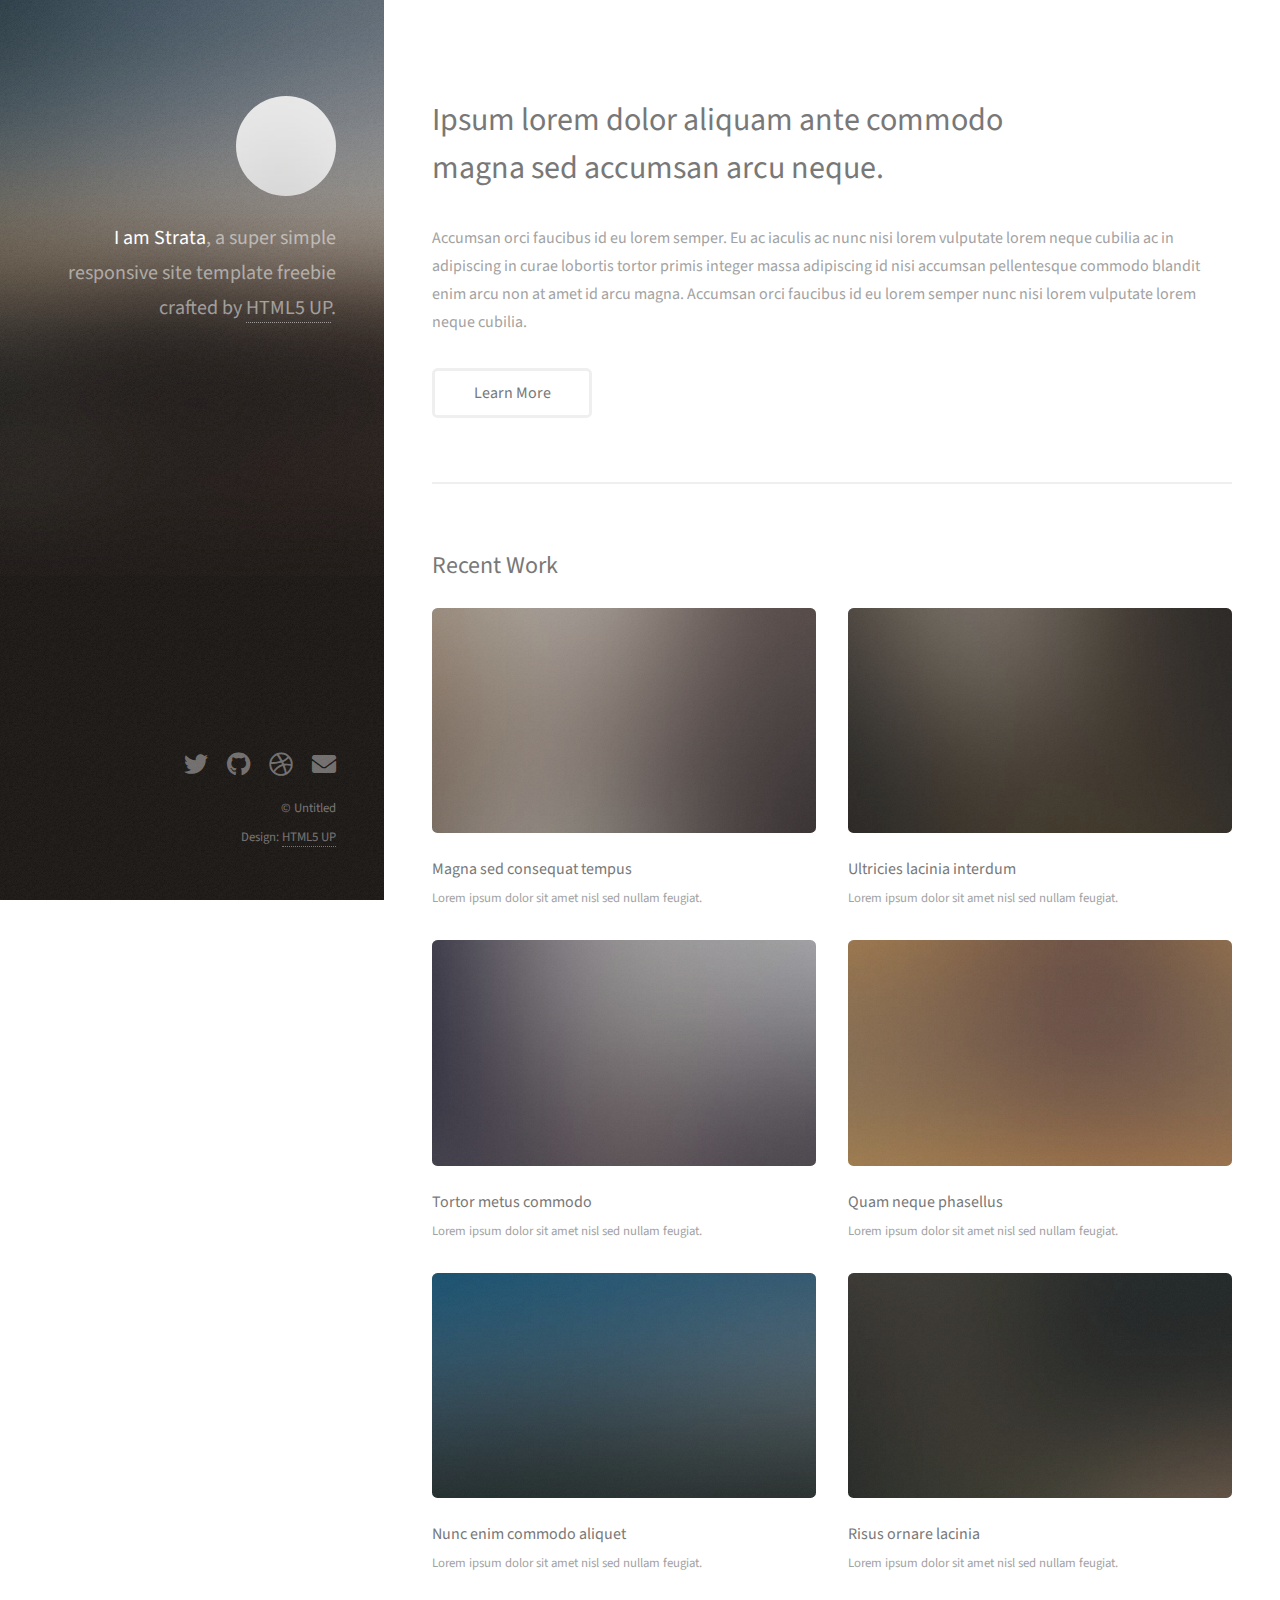
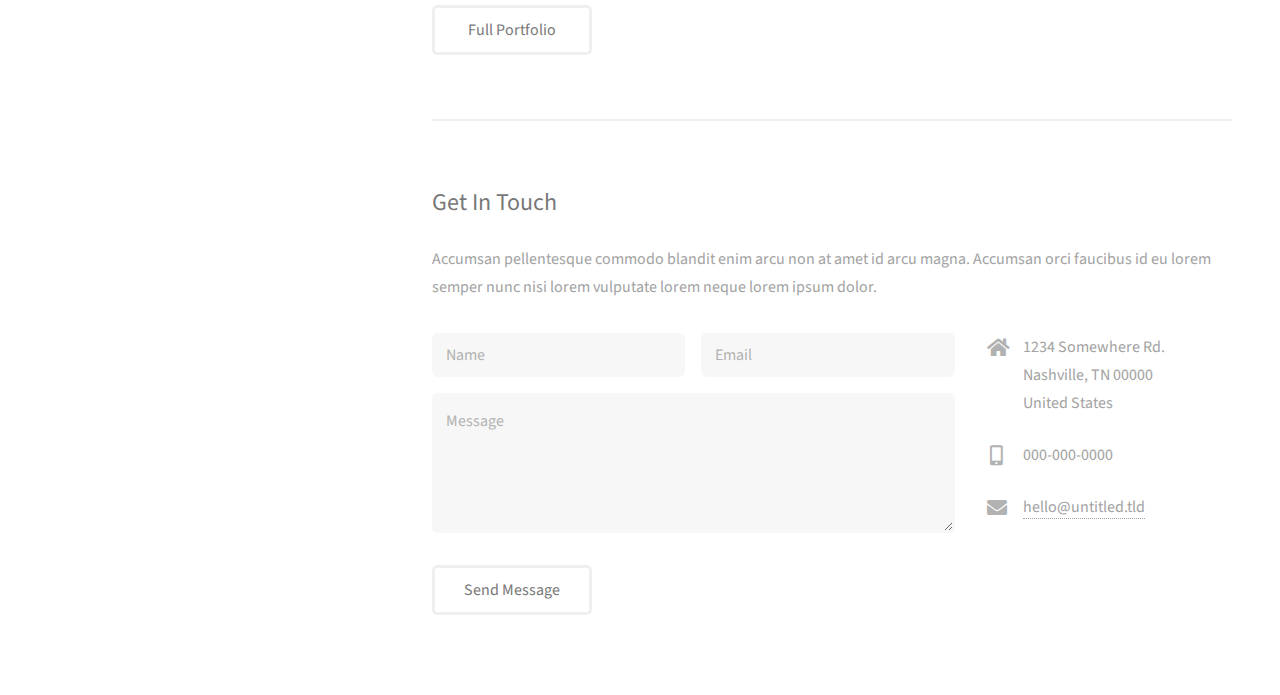
==== index.html @ 722ff7c0 "Initial Commit" ====
<!DOCTYPE HTML>
<!--
	Strata by HTML5 UP
	html5up.net | @ajlkn
	Free for personal and commercial use under the CCA 3.0 license (html5up.net/license)
-->
<html>
	<head>
		<title>Strata by HTML5 UP</title>
		<meta charset="utf-8" />
		<meta name="viewport" content="width=device-width, initial-scale=1, user-scalable=no" />
		<link rel="stylesheet" href="assets/css/main.css" />
	</head>
	<body class="is-preload">

		<!-- Header -->
			<header id="header">
				<div class="inner">
					<a href="#" class="image avatar"><img src="images/avatar.jpg" alt="" /></a>
					<h1><strong>I am Strata</strong>, a super simple<br />
					responsive site template freebie<br />
					crafted by <a href="http://html5up.net">HTML5 UP</a>.</h1>
				</div>
			</header>

		<!-- Main -->
			<div id="main">

				<!-- One -->
					<section id="one">
						<header class="major">
							<h2>Ipsum lorem dolor aliquam ante commodo<br />
							magna sed accumsan arcu neque.</h2>
						</header>
						<p>Accumsan orci faucibus id eu lorem semper. Eu ac iaculis ac nunc nisi lorem vulputate lorem neque cubilia ac in adipiscing in curae lobortis tortor primis integer massa adipiscing id nisi accumsan pellentesque commodo blandit enim arcu non at amet id arcu magna. Accumsan orci faucibus id eu lorem semper nunc nisi lorem vulputate lorem neque cubilia.</p>
						<ul class="actions">
							<li><a href="#" class="button">Learn More</a></li>
						</ul>
					</section>

				<!-- Two -->
					<section id="two">
						<h2>Recent Work</h2>
						<div class="row">
							<article class="col-6 col-12-xsmall work-item">
								<a href="images/fulls/01.jpg" class="image fit thumb"><img src="images/thumbs/01.jpg" alt="" /></a>
								<h3>Magna sed consequat tempus</h3>
								<p>Lorem ipsum dolor sit amet nisl sed nullam feugiat.</p>
							</article>
							<article class="col-6 col-12-xsmall work-item">
								<a href="images/fulls/02.jpg" class="image fit thumb"><img src="images/thumbs/02.jpg" alt="" /></a>
								<h3>Ultricies lacinia interdum</h3>
								<p>Lorem ipsum dolor sit amet nisl sed nullam feugiat.</p>
							</article>
							<article class="col-6 col-12-xsmall work-item">
								<a href="images/fulls/03.jpg" class="image fit thumb"><img src="images/thumbs/03.jpg" alt="" /></a>
								<h3>Tortor metus commodo</h3>
								<p>Lorem ipsum dolor sit amet nisl sed nullam feugiat.</p>
							</article>
							<article class="col-6 col-12-xsmall work-item">
								<a href="images/fulls/04.jpg" class="image fit thumb"><img src="images/thumbs/04.jpg" alt="" /></a>
								<h3>Quam neque phasellus</h3>
								<p>Lorem ipsum dolor sit amet nisl sed nullam feugiat.</p>
							</article>
							<article class="col-6 col-12-xsmall work-item">
								<a href="images/fulls/05.jpg" class="image fit thumb"><img src="images/thumbs/05.jpg" alt="" /></a>
								<h3>Nunc enim commodo aliquet</h3>
								<p>Lorem ipsum dolor sit amet nisl sed nullam feugiat.</p>
							</article>
							<article class="col-6 col-12-xsmall work-item">
								<a href="images/fulls/06.jpg" class="image fit thumb"><img src="images/thumbs/06.jpg" alt="" /></a>
								<h3>Risus ornare lacinia</h3>
								<p>Lorem ipsum dolor sit amet nisl sed nullam feugiat.</p>
							</article>
						</div>
						<ul class="actions">
							<li><a href="#" class="button">Full Portfolio</a></li>
						</ul>
					</section>

				<!-- Three -->
					<section id="three">
						<h2>Get In Touch</h2>
						<p>Accumsan pellentesque commodo blandit enim arcu non at amet id arcu magna. Accumsan orci faucibus id eu lorem semper nunc nisi lorem vulputate lorem neque lorem ipsum dolor.</p>
						<div class="row">
							<div class="col-8 col-12-small">
								<form method="post" action="#">
									<div class="row gtr-uniform gtr-50">
										<div class="col-6 col-12-xsmall"><input type="text" name="name" id="name" placeholder="Name" /></div>
										<div class="col-6 col-12-xsmall"><input type="email" name="email" id="email" placeholder="Email" /></div>
										<div class="col-12"><textarea name="message" id="message" placeholder="Message" rows="4"></textarea></div>
									</div>
								</form>
								<ul class="actions">
									<li><input type="submit" value="Send Message" /></li>
								</ul>
							</div>
							<div class="col-4 col-12-small">
								<ul class="labeled-icons">
									<li>
										<h3 class="icon solid fa-home"><span class="label">Address</span></h3>
										1234 Somewhere Rd.<br />
										Nashville, TN 00000<br />
										United States
									</li>
									<li>
										<h3 class="icon solid fa-mobile-alt"><span class="label">Phone</span></h3>
										000-000-0000
									</li>
									<li>
										<h3 class="icon solid fa-envelope"><span class="label">Email</span></h3>
										<a href="#">hello@untitled.tld</a>
									</li>
								</ul>
							</div>
						</div>
					</section>

				<!-- Four -->
				<!--
					<section id="four">
						<h2>Elements</h2>

						<section>
							<h4>Text</h4>
							<p>This is <b>bold</b> and this is <strong>strong</strong>. This is <i>italic</i> and this is <em>emphasized</em>.
							This is <sup>superscript</sup> text and this is <sub>subscript</sub> text.
							This is <u>underlined</u> and this is code: <code>for (;;) { ... }</code>. Finally, <a href="#">this is a link</a>.</p>
							<hr />
							<header>
								<h4>Heading with a Subtitle</h4>
								<p>Lorem ipsum dolor sit amet nullam id egestas urna aliquam</p>
							</header>
							<p>Nunc lacinia ante nunc ac lobortis. Interdum adipiscing gravida odio porttitor sem non mi integer non faucibus ornare mi ut ante amet placerat aliquet. Volutpat eu sed ante lacinia sapien lorem accumsan varius montes viverra nibh in adipiscing blandit tempus accumsan.</p>
							<header>
								<h5>Heading with a Subtitle</h5>
								<p>Lorem ipsum dolor sit amet nullam id egestas urna aliquam</p>
							</header>
							<p>Nunc lacinia ante nunc ac lobortis. Interdum adipiscing gravida odio porttitor sem non mi integer non faucibus ornare mi ut ante amet placerat aliquet. Volutpat eu sed ante lacinia sapien lorem accumsan varius montes viverra nibh in adipiscing blandit tempus accumsan.</p>
							<hr />
							<h2>Heading Level 2</h2>
							<h3>Heading Level 3</h3>
							<h4>Heading Level 4</h4>
							<h5>Heading Level 5</h5>
							<h6>Heading Level 6</h6>
							<hr />
							<h5>Blockquote</h5>
							<blockquote>Fringilla nisl. Donec accumsan interdum nisi, quis tincidunt felis sagittis eget tempus euismod. Vestibulum ante ipsum primis in faucibus vestibulum. Blandit adipiscing eu felis iaculis volutpat ac adipiscing accumsan faucibus. Vestibulum ante ipsum primis in faucibus lorem ipsum dolor sit amet nullam adipiscing eu felis.</blockquote>
							<h5>Preformatted</h5>
							<pre><code>i = 0;

while (!deck.isInOrder()) {
print 'Iteration ' + i;
deck.shuffle();
i++;
}

print 'It took ' + i + ' iterations to sort the deck.';</code></pre>
						</section>

						<section>
							<h4>Lists</h4>
							<div class="row">
								<div class="col-6 col-12-xsmall">
									<h5>Unordered</h5>
									<ul>
										<li>Dolor pulvinar etiam magna etiam.</li>
										<li>Sagittis adipiscing lorem eleifend.</li>
										<li>Felis enim feugiat dolore viverra.</li>
									</ul>
									<h5>Alternate</h5>
									<ul class="alt">
										<li>Dolor pulvinar etiam magna etiam.</li>
										<li>Sagittis adipiscing lorem eleifend.</li>
										<li>Felis enim feugiat dolore viverra.</li>
									</ul>
								</div>
								<div class="col-6 col-12-xsmall">
									<h5>Ordered</h5>
									<ol>
										<li>Dolor pulvinar etiam magna etiam.</li>
										<li>Etiam vel felis at lorem sed viverra.</li>
										<li>Felis enim feugiat dolore viverra.</li>
										<li>Dolor pulvinar etiam magna etiam.</li>
										<li>Etiam vel felis at lorem sed viverra.</li>
										<li>Felis enim feugiat dolore viverra.</li>
									</ol>
									<h5>Icons</h5>
									<ul class="icons">
										<li><a href="#" class="icon brands fa-twitter"><span class="label">Twitter</span></a></li>
										<li><a href="#" class="icon brands fa-facebook-f"><span class="label">Facebook</span></a></li>
										<li><a href="#" class="icon brands fa-instagram"><span class="label">Instagram</span></a></li>
										<li><a href="#" class="icon brands fa-github"><span class="label">Github</span></a></li>
										<li><a href="#" class="icon brands fa-dribbble"><span class="label">Dribbble</span></a></li>
										<li><a href="#" class="icon brands fa-tumblr"><span class="label">Tumblr</span></a></li>
									</ul>
								</div>
							</div>
							<h5>Actions</h5>
							<ul class="actions">
								<li><a href="#" class="button primary">Default</a></li>
								<li><a href="#" class="button">Default</a></li>
							</ul>
							<ul class="actions small">
								<li><a href="#" class="button primary small">Small</a></li>
								<li><a href="#" class="button small">Small</a></li>
							</ul>
							<div class="row">
								<div class="col-6 col-12-small">
									<ul class="actions stacked">
										<li><a href="#" class="button primary">Default</a></li>
										<li><a href="#" class="button">Default</a></li>
									</ul>
								</div>
								<div class="col-6 col-12-small">
									<ul class="actions stacked">
										<li><a href="#" class="button primary small">Small</a></li>
										<li><a href="#" class="button small">Small</a></li>
									</ul>
								</div>
								<div class="col-6 col-12-small">
									<ul class="actions stacked">
										<li><a href="#" class="button primary fit">Default</a></li>
										<li><a href="#" class="button fit">Default</a></li>
									</ul>
								</div>
								<div class="col-6 col-12-small">
									<ul class="actions stacked">
										<li><a href="#" class="button primary small fit">Small</a></li>
										<li><a href="#" class="button small fit">Small</a></li>
									</ul>
								</div>
							</div>
						</section>

						<section>
							<h4>Table</h4>
							<h5>Default</h5>
							<div class="table-wrapper">
								<table>
									<thead>
										<tr>
											<th>Name</th>
											<th>Description</th>
											<th>Price</th>
										</tr>
									</thead>
									<tbody>
										<tr>
											<td>Item One</td>
											<td>Ante turpis integer aliquet porttitor.</td>
											<td>29.99</td>
										</tr>
										<tr>
											<td>Item Two</td>
											<td>Vis ac commodo adipiscing arcu aliquet.</td>
											<td>19.99</td>
										</tr>
										<tr>
											<td>Item Three</td>
											<td> Morbi faucibus arcu accumsan lorem.</td>
											<td>29.99</td>
										</tr>
										<tr>
											<td>Item Four</td>
											<td>Vitae integer tempus condimentum.</td>
											<td>19.99</td>
										</tr>
										<tr>
											<td>Item Five</td>
											<td>Ante turpis integer aliquet porttitor.</td>
											<td>29.99</td>
										</tr>
									</tbody>
									<tfoot>
										<tr>
											<td colspan="2"></td>
											<td>100.00</td>
										</tr>
									</tfoot>
								</table>
							</div>

							<h5>Alternate</h5>
							<div class="table-wrapper">
								<table class="alt">
									<thead>
										<tr>
											<th>Name</th>
											<th>Description</th>
											<th>Price</th>
										</tr>
									</thead>
									<tbody>
										<tr>
											<td>Item One</td>
											<td>Ante turpis integer aliquet porttitor.</td>
											<td>29.99</td>
										</tr>
										<tr>
											<td>Item Two</td>
											<td>Vis ac commodo adipiscing arcu aliquet.</td>
											<td>19.99</td>
										</tr>
										<tr>
											<td>Item Three</td>
											<td> Morbi faucibus arcu accumsan lorem.</td>
											<td>29.99</td>
										</tr>
										<tr>
											<td>Item Four</td>
											<td>Vitae integer tempus condimentum.</td>
											<td>19.99</td>
										</tr>
										<tr>
											<td>Item Five</td>
											<td>Ante turpis integer aliquet porttitor.</td>
											<td>29.99</td>
										</tr>
									</tbody>
									<tfoot>
										<tr>
											<td colspan="2"></td>
											<td>100.00</td>
										</tr>
									</tfoot>
								</table>
							</div>
						</section>

						<section>
							<h4>Buttons</h4>
							<ul class="actions">
								<li><a href="#" class="button primary">Primary</a></li>
								<li><a href="#" class="button">Default</a></li>
							</ul>
							<ul class="actions">
								<li><a href="#" class="button large">Large</a></li>
								<li><a href="#" class="button">Default</a></li>
								<li><a href="#" class="button small">Small</a></li>
							</ul>
							<ul class="actions fit">
								<li><a href="#" class="button primary fit">Fit</a></li>
								<li><a href="#" class="button fit">Fit</a></li>
							</ul>
							<ul class="actions fit small">
								<li><a href="#" class="button primary fit small">Fit + Small</a></li>
								<li><a href="#" class="button fit small">Fit + Small</a></li>
							</ul>
							<ul class="actions">
								<li><a href="#" class="button primary icon solid fa-download">Icon</a></li>
								<li><a href="#" class="button icon solid fa-download">Icon</a></li>
							</ul>
							<ul class="actions">
								<li><span class="button primary disabled">Primary</span></li>
								<li><span class="button disabled">Default</span></li>
							</ul>
						</section>

						<section>
							<h4>Form</h4>
							<form method="post" action="#">
								<div class="row gtr-uniform gtr-50">
									<div class="col-6 col-12-xsmall">
										<input type="text" name="demo-name" id="demo-name" value="" placeholder="Name" />
									</div>
									<div class="col-6 col-12-xsmall">
										<input type="email" name="demo-email" id="demo-email" value="" placeholder="Email" />
									</div>
									<div class="col-12">
										<select name="demo-category" id="demo-category">
											<option value="">- Category -</option>
											<option value="1">Manufacturing</option>
											<option value="1">Shipping</option>
											<option value="1">Administration</option>
											<option value="1">Human Resources</option>
										</select>
									</div>
									<div class="col-4 col-12-small">
										<input type="radio" id="demo-priority-low" name="demo-priority" checked>
										<label for="demo-priority-low">Low Priority</label>
									</div>
									<div class="col-4 col-12-small">
										<input type="radio" id="demo-priority-normal" name="demo-priority">
										<label for="demo-priority-normal">Normal Priority</label>
									</div>
									<div class="col-4 col-12-small">
										<input type="radio" id="demo-priority-high" name="demo-priority">
										<label for="demo-priority-high">High Priority</label>
									</div>
									<div class="col-6 col-12-small">
										<input type="checkbox" id="demo-copy" name="demo-copy">
										<label for="demo-copy">Email me a copy of this message</label>
									</div>
									<div class="col-6 col-12-small">
										<input type="checkbox" id="demo-human" name="demo-human" checked>
										<label for="demo-human">I am a human and not a robot</label>
									</div>
									<div class="col-12">
										<textarea name="demo-message" id="demo-message" placeholder="Enter your message" rows="6"></textarea>
									</div>
									<div class="col-12">
										<ul class="actions">
											<li><input type="submit" value="Send Message" class="primary" /></li>
											<li><input type="reset" value="Reset" /></li>
										</ul>
									</div>
								</div>
							</form>
						</section>

						<section>
							<h4>Image</h4>
							<h5>Fit</h5>
							<div class="box alt">
								<div class="row gtr-50 gtr-uniform">
									<div class="col-12"><span class="image fit"><img src="images/fulls/05.jpg" alt="" /></span></div>
									<div class="col-4"><span class="image fit"><img src="images/thumbs/01.jpg" alt="" /></span></div>
									<div class="col-4"><span class="image fit"><img src="images/thumbs/02.jpg" alt="" /></span></div>
									<div class="col-4"><span class="image fit"><img src="images/thumbs/03.jpg" alt="" /></span></div>
									<div class="col-4"><span class="image fit"><img src="images/thumbs/04.jpg" alt="" /></span></div>
									<div class="col-4"><span class="image fit"><img src="images/thumbs/05.jpg" alt="" /></span></div>
									<div class="col-4"><span class="image fit"><img src="images/thumbs/06.jpg" alt="" /></span></div>
									<div class="col-4"><span class="image fit"><img src="images/thumbs/03.jpg" alt="" /></span></div>
									<div class="col-4"><span class="image fit"><img src="images/thumbs/02.jpg" alt="" /></span></div>
									<div class="col-4"><span class="image fit"><img src="images/thumbs/01.jpg" alt="" /></span></div>
								</div>
							</div>
							<h5>Left &amp; Right</h5>
							<p><span class="image left"><img src="images/avatar.jpg" alt="" /></span>Fringilla nisl. Donec accumsan interdum nisi, quis tincidunt felis sagittis eget. tempus euismod. Vestibulum ante ipsum primis in faucibus vestibulum. Blandit adipiscing eu felis iaculis volutpat ac adipiscing accumsan eu faucibus. Integer ac pellentesque praesent tincidunt felis sagittis eget. tempus euismod. Vestibulum ante ipsum primis in faucibus vestibulum. Blandit adipiscing eu felis iaculis volutpat ac adipiscing accumsan eu faucibus. Integer ac pellentesque praesent. Donec accumsan interdum nisi, quis tincidunt felis sagittis eget. tempus euismod. Vestibulum ante ipsum primis in faucibus vestibulum. Blandit adipiscing eu felis iaculis volutpat ac adipiscing accumsan eu faucibus. Integer ac pellentesque praesent tincidunt felis sagittis eget. tempus euismod. Vestibulum ante ipsum primis in faucibus vestibulum. Blandit adipiscing eu felis iaculis volutpat ac adipiscing accumsan eu faucibus. Integer ac pellentesque praesent.</p>
							<p><span class="image right"><img src="images/avatar.jpg" alt="" /></span>Fringilla nisl. Donec accumsan interdum nisi, quis tincidunt felis sagittis eget. tempus euismod. Vestibulum ante ipsum primis in faucibus vestibulum. Blandit adipiscing eu felis iaculis volutpat ac adipiscing accumsan eu faucibus. Integer ac pellentesque praesent tincidunt felis sagittis eget. tempus euismod. Vestibulum ante ipsum primis in faucibus vestibulum. Blandit adipiscing eu felis iaculis volutpat ac adipiscing accumsan eu faucibus. Integer ac pellentesque praesent. Donec accumsan interdum nisi, quis tincidunt felis sagittis eget. tempus euismod. Vestibulum ante ipsum primis in faucibus vestibulum. Blandit adipiscing eu felis iaculis volutpat ac adipiscing accumsan eu faucibus. Integer ac pellentesque praesent tincidunt felis sagittis eget. tempus euismod. Vestibulum ante ipsum primis in faucibus vestibulum. Blandit adipiscing eu felis iaculis volutpat ac adipiscing accumsan eu faucibus. Integer ac pellentesque praesent.</p>
						</section>

					</section>
				-->

			</div>

		<!-- Footer -->
			<footer id="footer">
				<div class="inner">
					<ul class="icons">
						<li><a href="#" class="icon brands fa-twitter"><span class="label">Twitter</span></a></li>
						<li><a href="#" class="icon brands fa-github"><span class="label">Github</span></a></li>
						<li><a href="#" class="icon brands fa-dribbble"><span class="label">Dribbble</span></a></li>
						<li><a href="#" class="icon solid fa-envelope"><span class="label">Email</span></a></li>
					</ul>
					<ul class="copyright">
						<li>&copy; Untitled</li><li>Design: <a href="http://html5up.net">HTML5 UP</a></li>
					</ul>
				</div>
			</footer>

		<!-- Scripts -->
			<script src="assets/js/jquery.min.js"></script>
			<script src="assets/js/jquery.poptrox.min.js"></script>
			<script src="assets/js/browser.min.js"></script>
			<script src="assets/js/breakpoints.min.js"></script>
			<script src="assets/js/util.js"></script>
			<script src="assets/js/main.js"></script>

	</body>
</html>
---- assets/css/main.css ----
@import url("fontawesome-all.min.css");
@import url("https://fonts.googleapis.com/css?family=Source+Sans+Pro:400,400italic");

/*
	Strata by HTML5 UP
	html5up.net | @ajlkn
	Free for personal and commercial use under the CCA 3.0 license (html5up.net/license)
*/

html, body, div, span, applet, object,
iframe, h1, h2, h3, h4, h5, h6, p, blockquote,
pre, a, abbr, acronym, address, big, cite,
code, del, dfn, em, img, ins, kbd, q, s, samp,
small, strike, strong, sub, sup, tt, var, b,
u, i, center, dl, dt, dd, ol, ul, li, fieldset,
form, label, legend, table, caption, tbody,
tfoot, thead, tr, th, td, article, aside,
canvas, details, embed, figure, figcaption,
footer, header, hgroup, menu, nav, output, ruby,
section, summary, time, mark, audio, video {
	margin: 0;
	padding: 0;
	border: 0;
	font-size: 100%;
	font: inherit;
	vertical-align: baseline;}

article, aside, details, figcaption, figure,
footer, header, hgroup, menu, nav, section {
	display: block;}

body {
	line-height: 1;
}

ol, ul {
	list-style: none;
}

blockquote, q {
	quotes: none;
}

	blockquote:before, blockquote:after, q:before, q:after {
		content: '';
		content: none;
	}

table {
	border-collapse: collapse;
	border-spacing: 0;
}

body {
	-webkit-text-size-adjust: none;
}

mark {
	background-color: transparent;
	color: inherit;
}

input::-moz-focus-inner {
	border: 0;
	padding: 0;
}

input, select, textarea {
	-moz-appearance: none;
	-webkit-appearance: none;
	-ms-appearance: none;
	appearance: none;
}

/* Basic */

	html {
		box-sizing: border-box;
	}

	*, *:before, *:after {
		box-sizing: inherit;
	}

	body {
		background: #fff;
	}

		body.is-preload *, body.is-preload *:before, body.is-preload *:after {
			-moz-animation: none !important;
			-webkit-animation: none !important;
			-ms-animation: none !important;
			animation: none !important;
			-moz-transition: none !important;
			-webkit-transition: none !important;
			-ms-transition: none !important;
			transition: none !important;
		}

	body, input, select, textarea {
		color: #a2a2a2;
		font-family: "Source Sans Pro", Helvetica, sans-serif;
		font-size: 16pt;
		font-weight: 400;
		line-height: 1.75em;
	}

	a {
		-moz-transition: color 0.2s ease-in-out, border-color 0.2s ease-in-out;
		-webkit-transition: color 0.2s ease-in-out, border-color 0.2s ease-in-out;
		-ms-transition: color 0.2s ease-in-out, border-color 0.2s ease-in-out;
		transition: color 0.2s ease-in-out, border-color 0.2s ease-in-out;
		border-bottom: dotted 1px;
		color: #49bf9d;
		text-decoration: none;
	}

		a:hover {
			border-bottom-color: transparent;
			color: #49bf9d !important;
			text-decoration: none;
		}

	strong, b {
		color: #787878;
		font-weight: 400;
	}

	em, i {
		font-style: italic;
	}

	p {
		margin: 0 0 2em 0;
	}

	h1, h2, h3, h4, h5, h6 {
		color: #787878;
		font-weight: 400;
		line-height: 1em;
		margin: 0 0 1em 0;
	}

		h1 a, h2 a, h3 a, h4 a, h5 a, h6 a {
			color: inherit;
			text-decoration: none;
		}

	h1 {
		font-size: 2em;
		line-height: 1.5em;
	}

	h2 {
		font-size: 1.5em;
		line-height: 1.5em;
	}

	h3 {
		font-size: 1.25em;
		line-height: 1.5em;
	}

	h4 {
		font-size: 1.1em;
		line-height: 1.5em;
	}

	h5 {
		font-size: 0.9em;
		line-height: 1.5em;
	}

	h6 {
		font-size: 0.7em;
		line-height: 1.5em;
	}

	sub {
		font-size: 0.8em;
		position: relative;
		top: 0.5em;
	}

	sup {
		font-size: 0.8em;
		position: relative;
		top: -0.5em;
	}

	hr {
		border: 0;
		border-bottom: solid 2px #efefef;
		margin: 2em 0;
	}

		hr.major {
			margin: 3em 0;
		}

	blockquote {
		border-left: solid 6px #efefef;
		font-style: italic;
		margin: 0 0 2em 0;
		padding: 0.5em 0 0.5em 1.5em;
	}

	code {
		background: #f7f7f7;
		border-radius: 0.35em;
		border: solid 2px #efefef;
		font-family: "Courier New", monospace;
		font-size: 0.9em;
		margin: 0 0.25em;
		padding: 0.25em 0.65em;
	}

	pre {
		-webkit-overflow-scrolling: touch;
		font-family: "Courier New", monospace;
		font-size: 0.9em;
		margin: 0 0 2em 0;
	}

		pre code {
			display: block;
			line-height: 1.75em;
			padding: 1em 1.5em;
			overflow-x: auto;
		}

	.align-left {
		text-align: left;
	}

	.align-center {
		text-align: center;
	}

	.align-right {
		text-align: right;
	}

/* Container */

	.container {
		margin: 0 auto;
		max-width: calc(100% - 4em);
		width: 100%;
	}

		.container.xsmall {
			width: 25%;
		}

		.container.small {
			width: 50%;
		}

		.container.medium {
			width: 75%;
		}

		.container.large {
			width: 125%;
		}

		.container.xlarge {
			width: 150%;
		}

		.container.max {
			width: 100%;
		}

		@media screen and (max-width: 980px) {

			.container {
				width: 100% !important;
				max-width: 100% !important;
			}

		}

		@media screen and (max-width: 480px) {

			.container {
				max-width: calc(100% - 3em);
			}

		}

/* Row */

	.row {
		display: flex;
		flex-wrap: wrap;
		box-sizing: border-box;
		align-items: stretch;
	}

		.row > * {
			box-sizing: border-box;
		}

		.row.gtr-uniform > * > :last-child {
			margin-bottom: 0;
		}

		.row.aln-left {
			justify-content: flex-start;
		}

		.row.aln-center {
			justify-content: center;
		}

		.row.aln-right {
			justify-content: flex-end;
		}

		.row.aln-top {
			align-items: flex-start;
		}

		.row.aln-middle {
			align-items: center;
		}

		.row.aln-bottom {
			align-items: flex-end;
		}

		.row > .imp {
			order: -1;
		}

		.row > .col-1 {
			width: 8.33333%;
		}

		.row > .off-1 {
			margin-left: 8.33333%;
		}

		.row > .col-2 {
			width: 16.66667%;
		}

		.row > .off-2 {
			margin-left: 16.66667%;
		}

		.row > .col-3 {
			width: 25%;
		}

		.row > .off-3 {
			margin-left: 25%;
		}

		.row > .col-4 {
			width: 33.33333%;
		}

		.row > .off-4 {
			margin-left: 33.33333%;
		}

		.row > .col-5 {
			width: 41.66667%;
		}

		.row > .off-5 {
			margin-left: 41.66667%;
		}

		.row > .col-6 {
			width: 50%;
		}

		.row > .off-6 {
			margin-left: 50%;
		}

		.row > .col-7 {
			width: 58.33333%;
		}

		.row > .off-7 {
			margin-left: 58.33333%;
		}

		.row > .col-8 {
			width: 66.66667%;
		}

		.row > .off-8 {
			margin-left: 66.66667%;
		}

		.row > .col-9 {
			width: 75%;
		}

		.row > .off-9 {
			margin-left: 75%;
		}

		.row > .col-10 {
			width: 83.33333%;
		}

		.row > .off-10 {
			margin-left: 83.33333%;
		}

		.row > .col-11 {
			width: 91.66667%;
		}

		.row > .off-11 {
			margin-left: 91.66667%;
		}

		.row > .col-12 {
			width: 100%;
		}

		.row > .off-12 {
			margin-left: 100%;
		}

		.row.gtr-0 {
			margin-top: 0;
			margin-left: 0em;
		}

			.row.gtr-0 > * {
				padding: 0 0 0 0em;
			}

			.row.gtr-0.gtr-uniform {
				margin-top: 0em;
			}

				.row.gtr-0.gtr-uniform > * {
					padding-top: 0em;
				}

		.row.gtr-25 {
			margin-top: 0;
			margin-left: -0.625em;
		}

			.row.gtr-25 > * {
				padding: 0 0 0 0.625em;
			}

			.row.gtr-25.gtr-uniform {
				margin-top: -0.625em;
			}

				.row.gtr-25.gtr-uniform > * {
					padding-top: 0.625em;
				}

		.row.gtr-50 {
			margin-top: 0;
			margin-left: -1.25em;
		}

			.row.gtr-50 > * {
				padding: 0 0 0 1.25em;
			}

			.row.gtr-50.gtr-uniform {
				margin-top: -1.25em;
			}

				.row.gtr-50.gtr-uniform > * {
					padding-top: 1.25em;
				}

		.row {
			margin-top: 0;
			margin-left: -2.5em;
		}

			.row > * {
				padding: 0 0 0 2.5em;
			}

			.row.gtr-uniform {
				margin-top: -2.5em;
			}

				.row.gtr-uniform > * {
					padding-top: 2.5em;
				}

		.row.gtr-150 {
			margin-top: 0;
			margin-left: -3.75em;
		}

			.row.gtr-150 > * {
				padding: 0 0 0 3.75em;
			}

			.row.gtr-150.gtr-uniform {
				margin-top: -3.75em;
			}

				.row.gtr-150.gtr-uniform > * {
					padding-top: 3.75em;
				}

		.row.gtr-200 {
			margin-top: 0;
			margin-left: -5em;
		}

			.row.gtr-200 > * {
				padding: 0 0 0 5em;
			}

			.row.gtr-200.gtr-uniform {
				margin-top: -5em;
			}

				.row.gtr-200.gtr-uniform > * {
					padding-top: 5em;
				}

		@media screen and (max-width: 1800px) {

			.row {
				display: flex;
				flex-wrap: wrap;
				box-sizing: border-box;
				align-items: stretch;
			}

				.row > * {
					box-sizing: border-box;
				}

				.row.gtr-uniform > * > :last-child {
					margin-bottom: 0;
				}

				.row.aln-left {
					justify-content: flex-start;
				}

				.row.aln-center {
					justify-content: center;
				}

				.row.aln-right {
					justify-content: flex-end;
				}

				.row.aln-top {
					align-items: flex-start;
				}

				.row.aln-middle {
					align-items: center;
				}

				.row.aln-bottom {
					align-items: flex-end;
				}

				.row > .imp-xlarge {
					order: -1;
				}

				.row > .col-1-xlarge {
					width: 8.33333%;
				}

				.row > .off-1-xlarge {
					margin-left: 8.33333%;
				}

				.row > .col-2-xlarge {
					width: 16.66667%;
				}

				.row > .off-2-xlarge {
					margin-left: 16.66667%;
				}

				.row > .col-3-xlarge {
					width: 25%;
				}

				.row > .off-3-xlarge {
					margin-left: 25%;
				}

				.row > .col-4-xlarge {
					width: 33.33333%;
				}

				.row > .off-4-xlarge {
					margin-left: 33.33333%;
				}

				.row > .col-5-xlarge {
					width: 41.66667%;
				}

				.row > .off-5-xlarge {
					margin-left: 41.66667%;
				}

				.row > .col-6-xlarge {
					width: 50%;
				}

				.row > .off-6-xlarge {
					margin-left: 50%;
				}

				.row > .col-7-xlarge {
					width: 58.33333%;
				}

				.row > .off-7-xlarge {
					margin-left: 58.33333%;
				}

				.row > .col-8-xlarge {
					width: 66.66667%;
				}

				.row > .off-8-xlarge {
					margin-left: 66.66667%;
				}

				.row > .col-9-xlarge {
					width: 75%;
				}

				.row > .off-9-xlarge {
					margin-left: 75%;
				}

				.row > .col-10-xlarge {
					width: 83.33333%;
				}

				.row > .off-10-xlarge {
					margin-left: 83.33333%;
				}

				.row > .col-11-xlarge {
					width: 91.66667%;
				}

				.row > .off-11-xlarge {
					margin-left: 91.66667%;
				}

				.row > .col-12-xlarge {
					width: 100%;
				}

				.row > .off-12-xlarge {
					margin-left: 100%;
				}

				.row.gtr-0 {
					margin-top: 0;
					margin-left: 0em;
				}

					.row.gtr-0 > * {
						padding: 0 0 0 0em;
					}

					.row.gtr-0.gtr-uniform {
						margin-top: 0em;
					}

						.row.gtr-0.gtr-uniform > * {
							padding-top: 0em;
						}

				.row.gtr-25 {
					margin-top: 0;
					margin-left: -0.625em;
				}

					.row.gtr-25 > * {
						padding: 0 0 0 0.625em;
					}

					.row.gtr-25.gtr-uniform {
						margin-top: -0.625em;
					}

						.row.gtr-25.gtr-uniform > * {
							padding-top: 0.625em;
						}

				.row.gtr-50 {
					margin-top: 0;
					margin-left: -1.25em;
				}

					.row.gtr-50 > * {
						padding: 0 0 0 1.25em;
					}

					.row.gtr-50.gtr-uniform {
						margin-top: -1.25em;
					}

						.row.gtr-50.gtr-uniform > * {
							padding-top: 1.25em;
						}

				.row {
					margin-top: 0;
					margin-left: -2.5em;
				}

					.row > * {
						padding: 0 0 0 2.5em;
					}

					.row.gtr-uniform {
						margin-top: -2.5em;
					}

						.row.gtr-uniform > * {
							padding-top: 2.5em;
						}

				.row.gtr-150 {
					margin-top: 0;
					margin-left: -3.75em;
				}

					.row.gtr-150 > * {
						padding: 0 0 0 3.75em;
					}

					.row.gtr-150.gtr-uniform {
						margin-top: -3.75em;
					}

						.row.gtr-150.gtr-uniform > * {
							padding-top: 3.75em;
						}

				.row.gtr-200 {
					margin-top: 0;
					margin-left: -5em;
				}

					.row.gtr-200 > * {
						padding: 0 0 0 5em;
					}

					.row.gtr-200.gtr-uniform {
						margin-top: -5em;
					}

						.row.gtr-200.gtr-uniform > * {
							padding-top: 5em;
						}

		}

		@media screen and (max-width: 1280px) {

			.row {
				display: flex;
				flex-wrap: wrap;
				box-sizing: border-box;
				align-items: stretch;
			}

				.row > * {
					box-sizing: border-box;
				}

				.row.gtr-uniform > * > :last-child {
					margin-bottom: 0;
				}

				.row.aln-left {
					justify-content: flex-start;
				}

				.row.aln-center {
					justify-content: center;
				}

				.row.aln-right {
					justify-content: flex-end;
				}

				.row.aln-top {
					align-items: flex-start;
				}

				.row.aln-middle {
					align-items: center;
				}

				.row.aln-bottom {
					align-items: flex-end;
				}

				.row > .imp-large {
					order: -1;
				}

				.row > .col-1-large {
					width: 8.33333%;
				}

				.row > .off-1-large {
					margin-left: 8.33333%;
				}

				.row > .col-2-large {
					width: 16.66667%;
				}

				.row > .off-2-large {
					margin-left: 16.66667%;
				}

				.row > .col-3-large {
					width: 25%;
				}

				.row > .off-3-large {
					margin-left: 25%;
				}

				.row > .col-4-large {
					width: 33.33333%;
				}

				.row > .off-4-large {
					margin-left: 33.33333%;
				}

				.row > .col-5-large {
					width: 41.66667%;
				}

				.row > .off-5-large {
					margin-left: 41.66667%;
				}

				.row > .col-6-large {
					width: 50%;
				}

				.row > .off-6-large {
					margin-left: 50%;
				}

				.row > .col-7-large {
					width: 58.33333%;
				}

				.row > .off-7-large {
					margin-left: 58.33333%;
				}

				.row > .col-8-large {
					width: 66.66667%;
				}

				.row > .off-8-large {
					margin-left: 66.66667%;
				}

				.row > .col-9-large {
					width: 75%;
				}

				.row > .off-9-large {
					margin-left: 75%;
				}

				.row > .col-10-large {
					width: 83.33333%;
				}

				.row > .off-10-large {
					margin-left: 83.33333%;
				}

				.row > .col-11-large {
					width: 91.66667%;
				}

				.row > .off-11-large {
					margin-left: 91.66667%;
				}

				.row > .col-12-large {
					width: 100%;
				}

				.row > .off-12-large {
					margin-left: 100%;
				}

				.row.gtr-0 {
					margin-top: 0;
					margin-left: 0em;
				}

					.row.gtr-0 > * {
						padding: 0 0 0 0em;
					}

					.row.gtr-0.gtr-uniform {
						margin-top: 0em;
					}

						.row.gtr-0.gtr-uniform > * {
							padding-top: 0em;
						}

				.row.gtr-25 {
					margin-top: 0;
					margin-left: -0.5em;
				}

					.row.gtr-25 > * {
						padding: 0 0 0 0.5em;
					}

					.row.gtr-25.gtr-uniform {
						margin-top: -0.5em;
					}

						.row.gtr-25.gtr-uniform > * {
							padding-top: 0.5em;
						}

				.row.gtr-50 {
					margin-top: 0;
					margin-left: -1em;
				}

					.row.gtr-50 > * {
						padding: 0 0 0 1em;
					}

					.row.gtr-50.gtr-uniform {
						margin-top: -1em;
					}

						.row.gtr-50.gtr-uniform > * {
							padding-top: 1em;
						}

				.row {
					margin-top: 0;
					margin-left: -2em;
				}

					.row > * {
						padding: 0 0 0 2em;
					}

					.row.gtr-uniform {
						margin-top: -2em;
					}

						.row.gtr-uniform > * {
							padding-top: 2em;
						}

				.row.gtr-150 {
					margin-top: 0;
					margin-left: -3em;
				}

					.row.gtr-150 > * {
						padding: 0 0 0 3em;
					}

					.row.gtr-150.gtr-uniform {
						margin-top: -3em;
					}

						.row.gtr-150.gtr-uniform > * {
							padding-top: 3em;
						}

				.row.gtr-200 {
					margin-top: 0;
					margin-left: -4em;
				}

					.row.gtr-200 > * {
						padding: 0 0 0 4em;
					}

					.row.gtr-200.gtr-uniform {
						margin-top: -4em;
					}

						.row.gtr-200.gtr-uniform > * {
							padding-top: 4em;
						}

		}

		@media screen and (max-width: 980px) {

			.row {
				display: flex;
				flex-wrap: wrap;
				box-sizing: border-box;
				align-items: stretch;
			}

				.row > * {
					box-sizing: border-box;
				}

				.row.gtr-uniform > * > :last-child {
					margin-bottom: 0;
				}

				.row.aln-left {
					justify-content: flex-start;
				}

				.row.aln-center {
					justify-content: center;
				}

				.row.aln-right {
					justify-content: flex-end;
				}

				.row.aln-top {
					align-items: flex-start;
				}

				.row.aln-middle {
					align-items: center;
				}

				.row.aln-bottom {
					align-items: flex-end;
				}

				.row > .imp-medium {
					order: -1;
				}

				.row > .col-1-medium {
					width: 8.33333%;
				}

				.row > .off-1-medium {
					margin-left: 8.33333%;
				}

				.row > .col-2-medium {
					width: 16.66667%;
				}

				.row > .off-2-medium {
					margin-left: 16.66667%;
				}

				.row > .col-3-medium {
					width: 25%;
				}

				.row > .off-3-medium {
					margin-left: 25%;
				}

				.row > .col-4-medium {
					width: 33.33333%;
				}

				.row > .off-4-medium {
					margin-left: 33.33333%;
				}

				.row > .col-5-medium {
					width: 41.66667%;
				}

				.row > .off-5-medium {
					margin-left: 41.66667%;
				}

				.row > .col-6-medium {
					width: 50%;
				}

				.row > .off-6-medium {
					margin-left: 50%;
				}

				.row > .col-7-medium {
					width: 58.33333%;
				}

				.row > .off-7-medium {
					margin-left: 58.33333%;
				}

				.row > .col-8-medium {
					width: 66.66667%;
				}

				.row > .off-8-medium {
					margin-left: 66.66667%;
				}

				.row > .col-9-medium {
					width: 75%;
				}

				.row > .off-9-medium {
					margin-left: 75%;
				}

				.row > .col-10-medium {
					width: 83.33333%;
				}

				.row > .off-10-medium {
					margin-left: 83.33333%;
				}

				.row > .col-11-medium {
					width: 91.66667%;
				}

				.row > .off-11-medium {
					margin-left: 91.66667%;
				}

				.row > .col-12-medium {
					width: 100%;
				}

				.row > .off-12-medium {
					margin-left: 100%;
				}

				.row.gtr-0 {
					margin-top: 0;
					margin-left: 0em;
				}

					.row.gtr-0 > * {
						padding: 0 0 0 0em;
					}

					.row.gtr-0.gtr-uniform {
						margin-top: 0em;
					}

						.row.gtr-0.gtr-uniform > * {
							padding-top: 0em;
						}

				.row.gtr-25 {
					margin-top: 0;
					margin-left: -0.5em;
				}

					.row.gtr-25 > * {
						padding: 0 0 0 0.5em;
					}

					.row.gtr-25.gtr-uniform {
						margin-top: -0.5em;
					}

						.row.gtr-25.gtr-uniform > * {
							padding-top: 0.5em;
						}

				.row.gtr-50 {
					margin-top: 0;
					margin-left: -1em;
				}

					.row.gtr-50 > * {
						padding: 0 0 0 1em;
					}

					.row.gtr-50.gtr-uniform {
						margin-top: -1em;
					}

						.row.gtr-50.gtr-uniform > * {
							padding-top: 1em;
						}

				.row {
					margin-top: 0;
					margin-left: -2em;
				}

					.row > * {
						padding: 0 0 0 2em;
					}

					.row.gtr-uniform {
						margin-top: -2em;
					}

						.row.gtr-uniform > * {
							padding-top: 2em;
						}

				.row.gtr-150 {
					margin-top: 0;
					margin-left: -3em;
				}

					.row.gtr-150 > * {
						padding: 0 0 0 3em;
					}

					.row.gtr-150.gtr-uniform {
						margin-top: -3em;
					}

						.row.gtr-150.gtr-uniform > * {
							padding-top: 3em;
						}

				.row.gtr-200 {
					margin-top: 0;
					margin-left: -4em;
				}

					.row.gtr-200 > * {
						padding: 0 0 0 4em;
					}

					.row.gtr-200.gtr-uniform {
						margin-top: -4em;
					}

						.row.gtr-200.gtr-uniform > * {
							padding-top: 4em;
						}

		}

		@media screen and (max-width: 736px) {

			.row {
				display: flex;
				flex-wrap: wrap;
				box-sizing: border-box;
				align-items: stretch;
			}

				.row > * {
					box-sizing: border-box;
				}

				.row.gtr-uniform > * > :last-child {
					margin-bottom: 0;
				}

				.row.aln-left {
					justify-content: flex-start;
				}

				.row.aln-center {
					justify-content: center;
				}

				.row.aln-right {
					justify-content: flex-end;
				}

				.row.aln-top {
					align-items: flex-start;
				}

				.row.aln-middle {
					align-items: center;
				}

				.row.aln-bottom {
					align-items: flex-end;
				}

				.row > .imp-small {
					order: -1;
				}

				.row > .col-1-small {
					width: 8.33333%;
				}

				.row > .off-1-small {
					margin-left: 8.33333%;
				}

				.row > .col-2-small {
					width: 16.66667%;
				}

				.row > .off-2-small {
					margin-left: 16.66667%;
				}

				.row > .col-3-small {
					width: 25%;
				}

				.row > .off-3-small {
					margin-left: 25%;
				}

				.row > .col-4-small {
					width: 33.33333%;
				}

				.row > .off-4-small {
					margin-left: 33.33333%;
				}

				.row > .col-5-small {
					width: 41.66667%;
				}

				.row > .off-5-small {
					margin-left: 41.66667%;
				}

				.row > .col-6-small {
					width: 50%;
				}

				.row > .off-6-small {
					margin-left: 50%;
				}

				.row > .col-7-small {
					width: 58.33333%;
				}

				.row > .off-7-small {
					margin-left: 58.33333%;
				}

				.row > .col-8-small {
					width: 66.66667%;
				}

				.row > .off-8-small {
					margin-left: 66.66667%;
				}

				.row > .col-9-small {
					width: 75%;
				}

				.row > .off-9-small {
					margin-left: 75%;
				}

				.row > .col-10-small {
					width: 83.33333%;
				}

				.row > .off-10-small {
					margin-left: 83.33333%;
				}

				.row > .col-11-small {
					width: 91.66667%;
				}

				.row > .off-11-small {
					margin-left: 91.66667%;
				}

				.row > .col-12-small {
					width: 100%;
				}

				.row > .off-12-small {
					margin-left: 100%;
				}

				.row.gtr-0 {
					margin-top: 0;
					margin-left: 0em;
				}

					.row.gtr-0 > * {
						padding: 0 0 0 0em;
					}

					.row.gtr-0.gtr-uniform {
						margin-top: 0em;
					}

						.row.gtr-0.gtr-uniform > * {
							padding-top: 0em;
						}

				.row.gtr-25 {
					margin-top: 0;
					margin-left: -0.375em;
				}

					.row.gtr-25 > * {
						padding: 0 0 0 0.375em;
					}

					.row.gtr-25.gtr-uniform {
						margin-top: -0.375em;
					}

						.row.gtr-25.gtr-uniform > * {
							padding-top: 0.375em;
						}

				.row.gtr-50 {
					margin-top: 0;
					margin-left: -0.75em;
				}

					.row.gtr-50 > * {
						padding: 0 0 0 0.75em;
					}

					.row.gtr-50.gtr-uniform {
						margin-top: -0.75em;
					}

						.row.gtr-50.gtr-uniform > * {
							padding-top: 0.75em;
						}

				.row {
					margin-top: 0;
					margin-left: -1.5em;
				}

					.row > * {
						padding: 0 0 0 1.5em;
					}

					.row.gtr-uniform {
						margin-top: -1.5em;
					}

						.row.gtr-uniform > * {
							padding-top: 1.5em;
						}

				.row.gtr-150 {
					margin-top: 0;
					margin-left: -2.25em;
				}

					.row.gtr-150 > * {
						padding: 0 0 0 2.25em;
					}

					.row.gtr-150.gtr-uniform {
						margin-top: -2.25em;
					}

						.row.gtr-150.gtr-uniform > * {
							padding-top: 2.25em;
						}

				.row.gtr-200 {
					margin-top: 0;
					margin-left: -3em;
				}

					.row.gtr-200 > * {
						padding: 0 0 0 3em;
					}

					.row.gtr-200.gtr-uniform {
						margin-top: -3em;
					}

						.row.gtr-200.gtr-uniform > * {
							padding-top: 3em;
						}

		}

		@media screen and (max-width: 480px) {

			.row {
				display: flex;
				flex-wrap: wrap;
				box-sizing: border-box;
				align-items: stretch;
			}

				.row > * {
					box-sizing: border-box;
				}

				.row.gtr-uniform > * > :last-child {
					margin-bottom: 0;
				}

				.row.aln-left {
					justify-content: flex-start;
				}

				.row.aln-center {
					justify-content: center;
				}

				.row.aln-right {
					justify-content: flex-end;
				}

				.row.aln-top {
					align-items: flex-start;
				}

				.row.aln-middle {
					align-items: center;
				}

				.row.aln-bottom {
					align-items: flex-end;
				}

				.row > .imp-xsmall {
					order: -1;
				}

				.row > .col-1-xsmall {
					width: 8.33333%;
				}

				.row > .off-1-xsmall {
					margin-left: 8.33333%;
				}

				.row > .col-2-xsmall {
					width: 16.66667%;
				}

				.row > .off-2-xsmall {
					margin-left: 16.66667%;
				}

				.row > .col-3-xsmall {
					width: 25%;
				}

				.row > .off-3-xsmall {
					margin-left: 25%;
				}

				.row > .col-4-xsmall {
					width: 33.33333%;
				}

				.row > .off-4-xsmall {
					margin-left: 33.33333%;
				}

				.row > .col-5-xsmall {
					width: 41.66667%;
				}

				.row > .off-5-xsmall {
					margin-left: 41.66667%;
				}

				.row > .col-6-xsmall {
					width: 50%;
				}

				.row > .off-6-xsmall {
					margin-left: 50%;
				}

				.row > .col-7-xsmall {
					width: 58.33333%;
				}

				.row > .off-7-xsmall {
					margin-left: 58.33333%;
				}

				.row > .col-8-xsmall {
					width: 66.66667%;
				}

				.row > .off-8-xsmall {
					margin-left: 66.66667%;
				}

				.row > .col-9-xsmall {
					width: 75%;
				}

				.row > .off-9-xsmall {
					margin-left: 75%;
				}

				.row > .col-10-xsmall {
					width: 83.33333%;
				}

				.row > .off-10-xsmall {
					margin-left: 83.33333%;
				}

				.row > .col-11-xsmall {
					width: 91.66667%;
				}

				.row > .off-11-xsmall {
					margin-left: 91.66667%;
				}

				.row > .col-12-xsmall {
					width: 100%;
				}

				.row > .off-12-xsmall {
					margin-left: 100%;
				}

				.row.gtr-0 {
					margin-top: 0;
					margin-left: 0em;
				}

					.row.gtr-0 > * {
						padding: 0 0 0 0em;
					}

					.row.gtr-0.gtr-uniform {
						margin-top: 0em;
					}

						.row.gtr-0.gtr-uniform > * {
							padding-top: 0em;
						}

				.row.gtr-25 {
					margin-top: 0;
					margin-left: -0.375em;
				}

					.row.gtr-25 > * {
						padding: 0 0 0 0.375em;
					}

					.row.gtr-25.gtr-uniform {
						margin-top: -0.375em;
					}

						.row.gtr-25.gtr-uniform > * {
							padding-top: 0.375em;
						}

				.row.gtr-50 {
					margin-top: 0;
					margin-left: -0.75em;
				}

					.row.gtr-50 > * {
						padding: 0 0 0 0.75em;
					}

					.row.gtr-50.gtr-uniform {
						margin-top: -0.75em;
					}

						.row.gtr-50.gtr-uniform > * {
							padding-top: 0.75em;
						}

				.row {
					margin-top: 0;
					margin-left: -1.5em;
				}

					.row > * {
						padding: 0 0 0 1.5em;
					}

					.row.gtr-uniform {
						margin-top: -1.5em;
					}

						.row.gtr-uniform > * {
							padding-top: 1.5em;
						}

				.row.gtr-150 {
					margin-top: 0;
					margin-left: -2.25em;
				}

					.row.gtr-150 > * {
						padding: 0 0 0 2.25em;
					}

					.row.gtr-150.gtr-uniform {
						margin-top: -2.25em;
					}

						.row.gtr-150.gtr-uniform > * {
							padding-top: 2.25em;
						}

				.row.gtr-200 {
					margin-top: 0;
					margin-left: -3em;
				}

					.row.gtr-200 > * {
						padding: 0 0 0 3em;
					}

					.row.gtr-200.gtr-uniform {
						margin-top: -3em;
					}

						.row.gtr-200.gtr-uniform > * {
							padding-top: 3em;
						}

		}

/* Section/Article */

	section.special, article.special {
		text-align: center;
	}

	header p {
		color: #b2b2b2;
		position: relative;
		margin: 0 0 1.5em 0;
	}

	header h2 + p {
		font-size: 1.25em;
		margin-top: -1em;
		line-height: 1.5em;
	}

	header h3 + p {
		font-size: 1.1em;
		margin-top: -0.8em;
		line-height: 1.5em;
	}

	header h4 + p,
	header h5 + p,
	header h6 + p {
		font-size: 0.9em;
		margin-top: -0.6em;
		line-height: 1.5em;
	}

	header.major h2 {
		font-size: 2em;
	}

/* Form */

	form {
		margin: 0 0 2em 0;
	}

	label {
		color: #787878;
		display: block;
		font-size: 0.9em;
		font-weight: 400;
		margin: 0 0 1em 0;
	}

	input[type="text"],
	input[type="password"],
	input[type="email"],
	select,
	textarea {
		-moz-appearance: none;
		-webkit-appearance: none;
		-ms-appearance: none;
		appearance: none;
		background: #f7f7f7;
		border-radius: 0.35em;
		border: solid 2px transparent;
		color: inherit;
		display: block;
		outline: 0;
		padding: 0 0.75em;
		text-decoration: none;
		width: 100%;
	}

		input[type="text"]:invalid,
		input[type="password"]:invalid,
		input[type="email"]:invalid,
		select:invalid,
		textarea:invalid {
			box-shadow: none;
		}

		input[type="text"]:focus,
		input[type="password"]:focus,
		input[type="email"]:focus,
		select:focus,
		textarea:focus {
			border-color: #49bf9d;
		}

	select {
		background-image: url("data:image/svg+xml;charset=utf8,%3Csvg xmlns='http://www.w3.org/2000/svg' width='40' height='40' preserveAspectRatio='none' viewBox='0 0 40 40'%3E%3Cpath d='M9.4,12.3l10.4,10.4l10.4-10.4c0.2-0.2,0.5-0.4,0.9-0.4c0.3,0,0.6,0.1,0.9,0.4l3.3,3.3c0.2,0.2,0.4,0.5,0.4,0.9 c0,0.4-0.1,0.6-0.4,0.9L20.7,31.9c-0.2,0.2-0.5,0.4-0.9,0.4c-0.3,0-0.6-0.1-0.9-0.4L4.3,17.3c-0.2-0.2-0.4-0.5-0.4-0.9 c0-0.4,0.1-0.6,0.4-0.9l3.3-3.3c0.2-0.2,0.5-0.4,0.9-0.4S9.1,12.1,9.4,12.3z' fill='%23dfdfdf' /%3E%3C/svg%3E");
		background-size: 1.25rem;
		background-repeat: no-repeat;
		background-position: calc(100% - 1rem) center;
		height: 2.75em;
		padding-right: 2.75em;
		text-overflow: ellipsis;
	}

		select option {
			color: #787878;
			background: #fff;
		}

		select:focus::-ms-value {
			background-color: transparent;
		}

		select::-ms-expand {
			display: none;
		}

	input[type="text"],
	input[type="password"],
	input[type="email"],
	select {
		height: 2.75em;
	}

	textarea {
		padding: 0.75em;
	}

	input[type="checkbox"],
	input[type="radio"] {
		-moz-appearance: none;
		-webkit-appearance: none;
		-ms-appearance: none;
		appearance: none;
		display: block;
		float: left;
		margin-right: -2em;
		opacity: 0;
		width: 1em;
		z-index: -1;
	}

		input[type="checkbox"] + label,
		input[type="radio"] + label {
			text-decoration: none;
			color: #a2a2a2;
			cursor: pointer;
			display: inline-block;
			font-size: 1em;
			font-weight: 400;
			padding-left: 2.4em;
			padding-right: 0.75em;
			position: relative;
		}

			input[type="checkbox"] + label:before,
			input[type="radio"] + label:before {
				-moz-osx-font-smoothing: grayscale;
				-webkit-font-smoothing: antialiased;
				display: inline-block;
				font-style: normal;
				font-variant: normal;
				text-rendering: auto;
				line-height: 1;
				text-transform: none !important;
				font-family: 'Font Awesome 5 Free';
				font-weight: 900;
			}

			input[type="checkbox"] + label:before,
			input[type="radio"] + label:before {
				background: #f7f7f7;
				border-radius: 0.35em;
				border: solid 2px transparent;
				content: '';
				display: inline-block;
				font-size: 0.8em;
				height: 2.0625em;
				left: 0;
				line-height: 1.85625em;
				position: absolute;
				text-align: center;
				top: 0;
				width: 2.0625em;
			}

		input[type="checkbox"]:checked + label:before,
		input[type="radio"]:checked + label:before {
			background: #787878;
			border-color: #787878;
			color: #fff;
			content: '\f00c';
		}

		input[type="checkbox"]:focus + label:before,
		input[type="radio"]:focus + label:before {
			border-color: #49bf9d;
		}

	input[type="checkbox"] + label:before {
		border-radius: 0.35em;
	}

	input[type="radio"] + label:before {
		border-radius: 100%;
	}

	::-webkit-input-placeholder {
		color: #b2b2b2 !important;
		opacity: 1.0;
	}

	:-moz-placeholder {
		color: #b2b2b2 !important;
		opacity: 1.0;
	}

	::-moz-placeholder {
		color: #b2b2b2 !important;
		opacity: 1.0;
	}

	:-ms-input-placeholder {
		color: #b2b2b2 !important;
		opacity: 1.0;
	}

/* Box */

	.box {
		border-radius: 0.35em;
		border: solid 2px #efefef;
		margin-bottom: 2em;
		padding: 1.5em;
	}

		.box > :last-child,
		.box > :last-child > :last-child,
		.box > :last-child > :last-child > :last-child {
			margin-bottom: 0;
		}

		.box.alt {
			border: 0;
			border-radius: 0;
			padding: 0;
		}

/* Icon */

	.icon {
		text-decoration: none;
		border-bottom: none;
		position: relative;
	}

		.icon:before {
			-moz-osx-font-smoothing: grayscale;
			-webkit-font-smoothing: antialiased;
			display: inline-block;
			font-style: normal;
			font-variant: normal;
			text-rendering: auto;
			line-height: 1;
			text-transform: none !important;
			font-family: 'Font Awesome 5 Free';
			font-weight: 400;
		}

		.icon > .label {
			display: none;
		}

		.icon:before {
			line-height: inherit;
		}

		.icon.solid:before {
			font-weight: 900;
		}

		.icon.brands:before {
			font-family: 'Font Awesome 5 Brands';
		}

/* Image */

	.image {
		border-radius: 0.35em;
		border: 0;
		display: inline-block;
		position: relative;
	}

		.image:before {
			-moz-transition: opacity 0.2s ease-in-out;
			-webkit-transition: opacity 0.2s ease-in-out;
			-ms-transition: opacity 0.2s ease-in-out;
			transition: opacity 0.2s ease-in-out;
			background: url("images/overlay.png");
			border-radius: 0.35em;
			content: '';
			display: block;
			height: 100%;
			left: 0;
			opacity: 0.5;
			position: absolute;
			top: 0;
			width: 100%;
		}

		.image.thumb {
			text-align: center;
		}

			.image.thumb:after {
				-moz-transition: opacity 0.2s ease-in-out;
				-webkit-transition: opacity 0.2s ease-in-out;
				-ms-transition: opacity 0.2s ease-in-out;
				transition: opacity 0.2s ease-in-out;
				border-radius: 0.35em;
				border: solid 3px rgba(255, 255, 255, 0.5);
				color: #fff;
				content: 'View';
				display: inline-block;
				font-size: 0.8em;
				font-weight: 400;
				left: 50%;
				line-height: 2.25em;
				margin: -1.25em 0 0 -3em;
				opacity: 0;
				padding: 0 1.5em;
				position: absolute;
				text-align: center;
				text-decoration: none;
				top: 50%;
				white-space: nowrap;
			}

			.image.thumb:hover:after {
				opacity: 1.0;
			}

			.image.thumb:hover:before {
				background: url("images/overlay.png"), url("images/overlay.png");
				opacity: 1.0;
			}

		.image img {
			border-radius: 0.35em;
			display: block;
		}

		.image.left {
			float: left;
			margin: 0 1.5em 1em 0;
			top: 0.25em;
		}

		.image.right {
			float: right;
			margin: 0 0 1em 1.5em;
			top: 0.25em;
		}

		.image.left, .image.right {
			max-width: 40%;
		}

			.image.left img, .image.right img {
				width: 100%;
			}

		.image.fit {
			display: block;
			margin: 0 0 2em 0;
			width: 100%;
		}

			.image.fit img {
				width: 100%;
			}

		.image.avatar {
			border-radius: 100%;
		}

			.image.avatar:before {
				display: none;
			}

			.image.avatar img {
				border-radius: 100%;
				width: 100%;
			}

/* List */

	ol {
		list-style: decimal;
		margin: 0 0 2em 0;
		padding-left: 1.25em;
	}

		ol li {
			padding-left: 0.25em;
		}

	ul {
		list-style: disc;
		margin: 0 0 2em 0;
		padding-left: 1em;
	}

		ul li {
			padding-left: 0.5em;
		}

		ul.alt {
			list-style: none;
			padding-left: 0;
		}

			ul.alt li {
				border-top: solid 2px #efefef;
				padding: 0.5em 0;
			}

				ul.alt li:first-child {
					border-top: 0;
					padding-top: 0;
				}

	dl {
		margin: 0 0 2em 0;
	}

/* Icons */

	ul.icons {
		cursor: default;
		list-style: none;
		padding-left: 0;
	}

		ul.icons li {
			display: inline-block;
			padding: 0 1em 0 0;
		}

			ul.icons li:last-child {
				padding-right: 0;
			}

			ul.icons li .icon:before {
				font-size: 1.5em;
			}

/* Labeled Icons */

	ul.labeled-icons {
		list-style: none;
		padding: 0;
	}

		ul.labeled-icons li {
			line-height: 1.75em;
			margin: 1.5em 0 0 0;
			padding-left: 2.25em;
			position: relative;
		}

			ul.labeled-icons li:first-child {
				margin-top: 0;
			}

			ul.labeled-icons li a {
				color: inherit;
			}

			ul.labeled-icons li h3 {
				color: #b2b2b2;
				left: 0;
				position: absolute;
				text-align: center;
				top: 0;
				width: 1em;
			}

/* Actions */

	ul.actions {
		display: -moz-flex;
		display: -webkit-flex;
		display: -ms-flex;
		display: flex;
		cursor: default;
		list-style: none;
		margin-left: -1em;
		padding-left: 0;
	}

		ul.actions li {
			padding: 0 0 0 1em;
			vertical-align: middle;
		}

		ul.actions.special {
			-moz-justify-content: center;
			-webkit-justify-content: center;
			-ms-justify-content: center;
			justify-content: center;
			width: 100%;
			margin-left: 0;
		}

			ul.actions.special li:first-child {
				padding-left: 0;
			}

		ul.actions.stacked {
			-moz-flex-direction: column;
			-webkit-flex-direction: column;
			-ms-flex-direction: column;
			flex-direction: column;
			margin-left: 0;
		}

			ul.actions.stacked li {
				padding: 1.3em 0 0 0;
			}

				ul.actions.stacked li:first-child {
					padding-top: 0;
				}

		ul.actions.fit {
			width: calc(100% + 1em);
		}

			ul.actions.fit li {
				-moz-flex-grow: 1;
				-webkit-flex-grow: 1;
				-ms-flex-grow: 1;
				flex-grow: 1;
				-moz-flex-shrink: 1;
				-webkit-flex-shrink: 1;
				-ms-flex-shrink: 1;
				flex-shrink: 1;
				width: 100%;
			}

				ul.actions.fit li > * {
					width: 100%;
				}

			ul.actions.fit.stacked {
				width: 100%;
			}

		@media screen and (max-width: 480px) {

			ul.actions:not(.fixed) {
				-moz-flex-direction: column;
				-webkit-flex-direction: column;
				-ms-flex-direction: column;
				flex-direction: column;
				margin-left: 0;
				width: 100% !important;
			}

				ul.actions:not(.fixed) li {
					-moz-flex-grow: 1;
					-webkit-flex-grow: 1;
					-ms-flex-grow: 1;
					flex-grow: 1;
					-moz-flex-shrink: 1;
					-webkit-flex-shrink: 1;
					-ms-flex-shrink: 1;
					flex-shrink: 1;
					padding: 1em 0 0 0;
					text-align: center;
					width: 100%;
				}

					ul.actions:not(.fixed) li > * {
						width: 100%;
					}

					ul.actions:not(.fixed) li:first-child {
						padding-top: 0;
					}

					ul.actions:not(.fixed) li input[type="submit"],
					ul.actions:not(.fixed) li input[type="reset"],
					ul.actions:not(.fixed) li input[type="button"],
					ul.actions:not(.fixed) li button,
					ul.actions:not(.fixed) li .button {
						width: 100%;
					}

						ul.actions:not(.fixed) li input[type="submit"].icon:before,
						ul.actions:not(.fixed) li input[type="reset"].icon:before,
						ul.actions:not(.fixed) li input[type="button"].icon:before,
						ul.actions:not(.fixed) li button.icon:before,
						ul.actions:not(.fixed) li .button.icon:before {
							margin-left: -0.5em;
						}

		}

/* Table */

	.table-wrapper {
		-webkit-overflow-scrolling: touch;
		overflow-x: auto;
	}

	table {
		margin: 0 0 2em 0;
		width: 100%;
	}

		table tbody tr {
			border: solid 1px #efefef;
			border-left: 0;
			border-right: 0;
		}

			table tbody tr:nth-child(2n + 1) {
				background-color: #f7f7f7;
			}

		table td {
			padding: 0.75em 0.75em;
		}

		table th {
			color: #787878;
			font-size: 0.9em;
			font-weight: 400;
			padding: 0 0.75em 0.75em 0.75em;
			text-align: left;
		}

		table thead {
			border-bottom: solid 2px #efefef;
		}

		table tfoot {
			border-top: solid 2px #efefef;
		}

		table.alt {
			border-collapse: separate;
		}

			table.alt tbody tr td {
				border: solid 2px #efefef;
				border-left-width: 0;
				border-top-width: 0;
			}

				table.alt tbody tr td:first-child {
					border-left-width: 2px;
				}

			table.alt tbody tr:first-child td {
				border-top-width: 2px;
			}

			table.alt thead {
				border-bottom: 0;
			}

			table.alt tfoot {
				border-top: 0;
			}

/* Button */

	input[type="submit"],
	input[type="reset"],
	input[type="button"],
	.button {
		-moz-appearance: none;
		-webkit-appearance: none;
		-ms-appearance: none;
		appearance: none;
		-moz-transition: background-color 0.2s ease-in-out, color 0.2s ease-in-out, border-color 0.2s ease-in-out;
		-webkit-transition: background-color 0.2s ease-in-out, color 0.2s ease-in-out, border-color 0.2s ease-in-out;
		-ms-transition: background-color 0.2s ease-in-out, color 0.2s ease-in-out, border-color 0.2s ease-in-out;
		transition: background-color 0.2s ease-in-out, color 0.2s ease-in-out, border-color 0.2s ease-in-out;
		background-color: transparent;
		border-radius: 0.35em;
		border: solid 3px #efefef;
		color: #787878 !important;
		cursor: pointer;
		display: inline-block;
		font-weight: 400;
		height: 3.15em;
		height: calc(2.75em + 6px);
		line-height: 2.75em;
		min-width: 10em;
		padding: 0 1.5em;
		text-align: center;
		text-decoration: none;
		white-space: nowrap;
	}

		input[type="submit"]:hover,
		input[type="reset"]:hover,
		input[type="button"]:hover,
		.button:hover {
			border-color: #49bf9d;
			color: #49bf9d !important;
		}

		input[type="submit"]:active,
		input[type="reset"]:active,
		input[type="button"]:active,
		.button:active {
			background-color: rgba(73, 191, 157, 0.1);
			border-color: #49bf9d;
			color: #49bf9d !important;
		}

		input[type="submit"].icon,
		input[type="reset"].icon,
		input[type="button"].icon,
		.button.icon {
			padding-left: 1.35em;
		}

			input[type="submit"].icon:before,
			input[type="reset"].icon:before,
			input[type="button"].icon:before,
			.button.icon:before {
				margin-right: 0.5em;
			}

		input[type="submit"].fit,
		input[type="reset"].fit,
		input[type="button"].fit,
		.button.fit {
			min-width: 0;
			width: 100%;
		}

		input[type="submit"].small,
		input[type="reset"].small,
		input[type="button"].small,
		.button.small {
			font-size: 0.8em;
		}

		input[type="submit"].large,
		input[type="reset"].large,
		input[type="button"].large,
		.button.large {
			font-size: 1.35em;
		}

		input[type="submit"].primary,
		input[type="reset"].primary,
		input[type="button"].primary,
		.button.primary {
			background-color: #49bf9d;
			border-color: #49bf9d;
			color: #ffffff !important;
		}

			input[type="submit"].primary:hover,
			input[type="reset"].primary:hover,
			input[type="button"].primary:hover,
			.button.primary:hover {
				background-color: #5cc6a7;
				border-color: #5cc6a7;
			}

			input[type="submit"].primary:active,
			input[type="reset"].primary:active,
			input[type="button"].primary:active,
			.button.primary:active {
				background-color: #3eb08f;
				border-color: #3eb08f;
			}

		input[type="submit"].disabled, input[type="submit"]:disabled,
		input[type="reset"].disabled,
		input[type="reset"]:disabled,
		input[type="button"].disabled,
		input[type="button"]:disabled,
		.button.disabled,
		.button:disabled {
			background-color: #e7e7e7 !important;
			border-color: #e7e7e7 !important;
			color: #b2b2b2 !important;
			cursor: default;
		}

/* Work Item */

	.work-item {
		margin: 0 0 2em 0;
	}

		.work-item .image {
			margin: 0 0 1.5em 0;
		}

		.work-item h3 {
			font-size: 1em;
			margin: 0 0 0.5em 0;
		}

		.work-item p {
			font-size: 0.8em;
			line-height: 1.5em;
			margin: 0;
		}

/* Header */

	#header {
		display: -moz-flex;
		display: -webkit-flex;
		display: -ms-flex;
		display: flex;
		-moz-flex-direction: column;
		-webkit-flex-direction: column;
		-ms-flex-direction: column;
		flex-direction: column;
		-moz-align-items: -moz-flex-end;
		-webkit-align-items: -webkit-flex-end;
		-ms-align-items: -ms-flex-end;
		align-items: flex-end;
		-moz-justify-content: space-between;
		-webkit-justify-content: space-between;
		-ms-justify-content: space-between;
		justify-content: space-between;
		background-color: #1f1815;
		background-attachment: scroll,								scroll;
		background-image: url("images/overlay.png"), url("../../images/bg.jpg");
		background-position: top left,							top left;
		background-repeat: repeat,								no-repeat;
		background-size: auto,								150%;
		color: rgba(255, 255, 255, 0.5);
		height: 100%;
		left: 0;
		padding: 8em 4em;
		position: fixed;
		text-align: right;
		top: 0;
		width: 35%;
	}

		#header > * {
			-moz-flex-shrink: 0;
			-webkit-flex-shrink: 0;
			-ms-flex-shrink: 0;
			flex-shrink: 0;
			width: 100%;
		}

		#header > .inner {
			-moz-flex-grow: 1;
			-webkit-flex-grow: 1;
			-ms-flex-grow: 1;
			flex-grow: 1;
			margin: 0 0 2em 0;
		}

		#header strong, #header b {
			color: #ffffff;
		}

		#header h2, #header h3, #header h4, #header h5, #header h6 {
			color: #ffffff;
		}

		#header h1 {
			color: rgba(255, 255, 255, 0.5);
			font-size: 1.35em;
			line-height: 1.75em;
			margin: 0;
		}

		#header .image.avatar {
			margin: 0 0 1em 0;
			width: 6.25em;
		}

/* Footer */

	#footer .icons {
		margin: 1em 0 0 0;
	}

		#footer .icons a {
			color: rgba(255, 255, 255, 0.4);
		}

	#footer .copyright {
		color: rgba(255, 255, 255, 0.4);
		font-size: 0.8em;
		list-style: none;
		margin: 1em 0 0 0;
		padding: 0;
	}

		#footer .copyright li {
			border-left: solid 1px rgba(255, 255, 255, 0.25);
			display: inline-block;
			line-height: 1em;
			margin-left: 0.75em;
			padding-left: 0.75em;
		}

			#footer .copyright li:first-child {
				border-left: 0;
				margin-left: 0;
				padding-left: 0;
			}

			#footer .copyright li a {
				color: inherit;
			}

/* Main */

	#main {
		margin-left: 35%;
		max-width: 54em;
		padding: 8em 4em 4em 4em;
		width: calc(100% - 35%);
	}

		#main > section {
			border-top: solid 2px #efefef;
			margin: 4em 0 0 0;
			padding: 4em 0 0 0;
		}

			#main > section:first-child {
				border-top: 0;
				margin-top: 0;
				padding-top: 0;
			}

/* Poptrox */

	@-moz-keyframes spin {
		0% {
			-moz-transform: rotate(0deg);
			-webkit-transform: rotate(0deg);
			-ms-transform: rotate(0deg);
			transform: rotate(0deg);
		}

		100% {
			-moz-transform: rotate(360deg);
			-webkit-transform: rotate(360deg);
			-ms-transform: rotate(360deg);
			transform: rotate(360deg);
		}
	}

	@-webkit-keyframes spin {
		0% {
			-moz-transform: rotate(0deg);
			-webkit-transform: rotate(0deg);
			-ms-transform: rotate(0deg);
			transform: rotate(0deg);
		}

		100% {
			-moz-transform: rotate(360deg);
			-webkit-transform: rotate(360deg);
			-ms-transform: rotate(360deg);
			transform: rotate(360deg);
		}
	}

	@-ms-keyframes spin {
		0% {
			-moz-transform: rotate(0deg);
			-webkit-transform: rotate(0deg);
			-ms-transform: rotate(0deg);
			transform: rotate(0deg);
		}

		100% {
			-moz-transform: rotate(360deg);
			-webkit-transform: rotate(360deg);
			-ms-transform: rotate(360deg);
			transform: rotate(360deg);
		}
	}

	@keyframes spin {
		0% {
			-moz-transform: rotate(0deg);
			-webkit-transform: rotate(0deg);
			-ms-transform: rotate(0deg);
			transform: rotate(0deg);
		}

		100% {
			-moz-transform: rotate(360deg);
			-webkit-transform: rotate(360deg);
			-ms-transform: rotate(360deg);
			transform: rotate(360deg);
		}
	}

	.poptrox-popup {
		-moz-box-sizing: content-box;
		-webkit-box-sizing: content-box;
		-ms-box-sizing: content-box;
		box-sizing: content-box;
		-webkit-tap-highlight-color: rgba(255, 255, 255, 0);
		background: #fff;
		border-radius: 0.35em;
		box-shadow: 0 0.1em 0.15em 0 rgba(0, 0, 0, 0.15);
		overflow: hidden;
		padding-bottom: 3em;
	}

		.poptrox-popup .loader {
			text-decoration: none;
			-moz-animation: spin 1s linear infinite;
			-webkit-animation: spin 1s linear infinite;
			-ms-animation: spin 1s linear infinite;
			animation: spin 1s linear infinite;
			font-size: 1.5em;
			height: 1em;
			left: 50%;
			line-height: 1em;
			margin: -0.5em 0 0 -0.5em;
			position: absolute;
			top: 50%;
			width: 1em;
		}

			.poptrox-popup .loader:before {
				-moz-osx-font-smoothing: grayscale;
				-webkit-font-smoothing: antialiased;
				display: inline-block;
				font-style: normal;
				font-variant: normal;
				text-rendering: auto;
				line-height: 1;
				text-transform: none !important;
				font-family: 'Font Awesome 5 Free';
				font-weight: 900;
			}

			.poptrox-popup .loader:before {
				content: '\f1ce';
			}

		.poptrox-popup .caption {
			background: #fff;
			bottom: 0;
			cursor: default;
			font-size: 0.9em;
			height: 3em;
			left: 0;
			line-height: 2.8em;
			position: absolute;
			text-align: center;
			width: 100%;
			z-index: 1;
		}

		.poptrox-popup .nav-next,
		.poptrox-popup .nav-previous {
			text-decoration: none;
			-moz-transition: opacity 0.2s ease-in-out;
			-webkit-transition: opacity 0.2s ease-in-out;
			-ms-transition: opacity 0.2s ease-in-out;
			transition: opacity 0.2s ease-in-out;
			-webkit-tap-highlight-color: rgba(255, 255, 255, 0);
			background: rgba(0, 0, 0, 0.01);
			cursor: pointer;
			height: 100%;
			opacity: 0;
			position: absolute;
			top: 0;
			width: 50%;
		}

			.poptrox-popup .nav-next:before,
			.poptrox-popup .nav-previous:before {
				-moz-osx-font-smoothing: grayscale;
				-webkit-font-smoothing: antialiased;
				display: inline-block;
				font-style: normal;
				font-variant: normal;
				text-rendering: auto;
				line-height: 1;
				text-transform: none !important;
				font-family: 'Font Awesome 5 Free';
				font-weight: 900;
			}

			.poptrox-popup .nav-next:before,
			.poptrox-popup .nav-previous:before {
				color: #fff;
				font-size: 2.5em;
				height: 1em;
				line-height: 1em;
				margin-top: -0.75em;
				position: absolute;
				text-align: center;
				top: 50%;
				width: 1.5em;
			}

		.poptrox-popup .nav-next {
			right: 0;
		}

			.poptrox-popup .nav-next:before {
				content: '\f105';
				right: 0;
			}

		.poptrox-popup .nav-previous {
			left: 0;
		}

			.poptrox-popup .nav-previous:before {
				content: '\f104';
				left: 0;
			}

		.poptrox-popup .closer {
			text-decoration: none;
			-moz-transition: opacity 0.2s ease-in-out;
			-webkit-transition: opacity 0.2s ease-in-out;
			-ms-transition: opacity 0.2s ease-in-out;
			transition: opacity 0.2s ease-in-out;
			-webkit-tap-highlight-color: rgba(255, 255, 255, 0);
			color: #fff;
			height: 4em;
			line-height: 4em;
			opacity: 0;
			position: absolute;
			right: 0;
			text-align: center;
			top: 0;
			width: 4em;
			z-index: 2;
		}

			.poptrox-popup .closer:before {
				-moz-osx-font-smoothing: grayscale;
				-webkit-font-smoothing: antialiased;
				display: inline-block;
				font-style: normal;
				font-variant: normal;
				text-rendering: auto;
				line-height: 1;
				text-transform: none !important;
				font-family: 'Font Awesome 5 Free';
				font-weight: 900;
			}

			.poptrox-popup .closer:before {
				-moz-box-sizing: content-box;
				-webkit-box-sizing: content-box;
				-ms-box-sizing: content-box;
				box-sizing: content-box;
				border-radius: 100%;
				border: solid 3px rgba(255, 255, 255, 0.5);
				content: '\f00d';
				display: block;
				font-size: 1em;
				height: 1.75em;
				left: 50%;
				line-height: 1.75em;
				margin: -0.875em 0 0 -0.875em;
				position: absolute;
				top: 50%;
				width: 1.75em;
			}

		.poptrox-popup:hover .nav-next,
		.poptrox-popup:hover .nav-previous {
			opacity: 0.5;
		}

			.poptrox-popup:hover .nav-next:hover,
			.poptrox-popup:hover .nav-previous:hover {
				opacity: 1.0;
			}

		.poptrox-popup:hover .closer {
			opacity: 0.5;
		}

			.poptrox-popup:hover .closer:hover {
				opacity: 1.0;
			}

/* Touch */

	body.is-touch .image.thumb:before {
		opacity: 0.5 !important;
	}

	body.is-touch .image.thumb:after {
		display: none !important;
	}

	body.is-touch #header {
		background-attachment: scroll;
		background-size: auto, cover;
	}

	body.is-touch .poptrox-popup .nav-next,
	body.is-touch .poptrox-popup .nav-previous,
	body.is-touch .poptrox-popup .closer {
		opacity: 1.0 !important;
	}

/* XLarge */

	@media screen and (max-width: 1800px) {

		/* Basic */

			body, input, select, textarea {
				font-size: 12pt;
			}

	}

/* Large */

	@media screen and (max-width: 1280px) {

		/* Header */

			#header {
				padding: 6em 3em 3em 3em;
				width: 30%;
			}

				#header h1 {
					font-size: 1.25em;
				}

					#header h1 br {
						display: none;
					}

				#header > .inner {
					margin-bottom: 0;
				}

		/* Footer */

			#footer .copyright li {
				border-left-width: 0;
				display: block;
				line-height: 2.25em;
				margin-left: 0;
				padding-left: 0;
			}

		/* Main */

			#main {
				margin-left: 30%;
				max-width: none;
				padding: 6em 3em 3em 3em;
				width: calc(100% - 30%);
			}

	}

/* Medium */

	@media screen and (max-width: 980px) {

		/* Basic */

			h1 br, h2 br, h3 br, h4 br, h5 br, h6 br {
				display: none;
			}

		/* List */

			ul.icons li .icon {
				font-size: 1.25em;
			}

		/* Header */

			#header {
				background-attachment: scroll;
				background-position: top left, center center;
				background-size: auto,		cover;
				left: auto;
				padding: 6em 4em;
				position: relative;
				text-align: center;
				top: auto;
				width: 100%;
				display: block;
			}

				#header h1 {
					font-size: 1.75em;
				}

					#header h1 br {
						display: inline;
					}

		/* Footer */

			#footer {
				background-attachment: scroll;
				background-color: #1f1815;
				background-image: url("images/overlay.png"), url("../../images/bg.jpg");
				background-position: top left,						bottom center;
				background-repeat: repeat,							no-repeat;
				background-size: auto,							cover;
				bottom: auto;
				left: auto;
				padding: 4em 4em 6em 4em;
				position: relative;
				text-align: center;
				width: 100%;
			}

				#footer .icons {
					margin: 0 0 1em 0;
				}

				#footer .copyright {
					margin: 0 0 1em 0;
				}

					#footer .copyright li {
						border-left-width: 1px;
						display: inline-block;
						line-height: 1em;
						margin-left: 0.75em;
						padding-left: 0.75em;
					}

		/* Main */

			#main {
				margin: 0;
				padding: 6em 4em;
				width: 100%;
			}

	}

/* Small */

	@media screen and (max-width: 736px) {

		/* Basic */

			h1 {
				font-size: 1.5em;
			}

			h2 {
				font-size: 1.2em;
			}

			h3 {
				font-size: 1em;
			}

		/* Section/Article */

			section.special, article.special {
				text-align: center;
			}

			header.major h2 {
				font-size: 1.35em;
			}

		/* List */

			ul.labeled-icons li {
				padding-left: 2em;
			}

				ul.labeled-icons li h3 {
					line-height: 1.75em;
				}

		/* Header */

			#header {
				padding: 2.25em 1.5em;
			}

				#header h1 {
					font-size: 1.35em;
				}

		/* Footer */

			#footer {
				padding: 2.25em 1.5em;
			}

		/* Main */

			#main {
				padding: 2.25em 1.5em 0.25em 1.5em;
			}

				#main > section {
					margin: 2.25em 0 0 0;
					padding: 2.25em 0 0 0;
				}

		/* Poptrox */

			.poptrox-popup {
				border-radius: 0;
			}

				.poptrox-popup .nav-next:before,
				.poptrox-popup .nav-previous:before {
					margin-top: -1em;
				}

	}

/* XSmall */

	@media screen and (max-width: 480px) {

		/* Header */

			#header {
				padding: 4.5em 1.5em;
			}

				#header h1 br {
					display: none;
				}

		/* Footer */

			#footer .copyright li {
				border-left-width: 0;
				display: block;
				line-height: 2.25em;
				margin-left: 0;
				padding-left: 0;
			}

	}
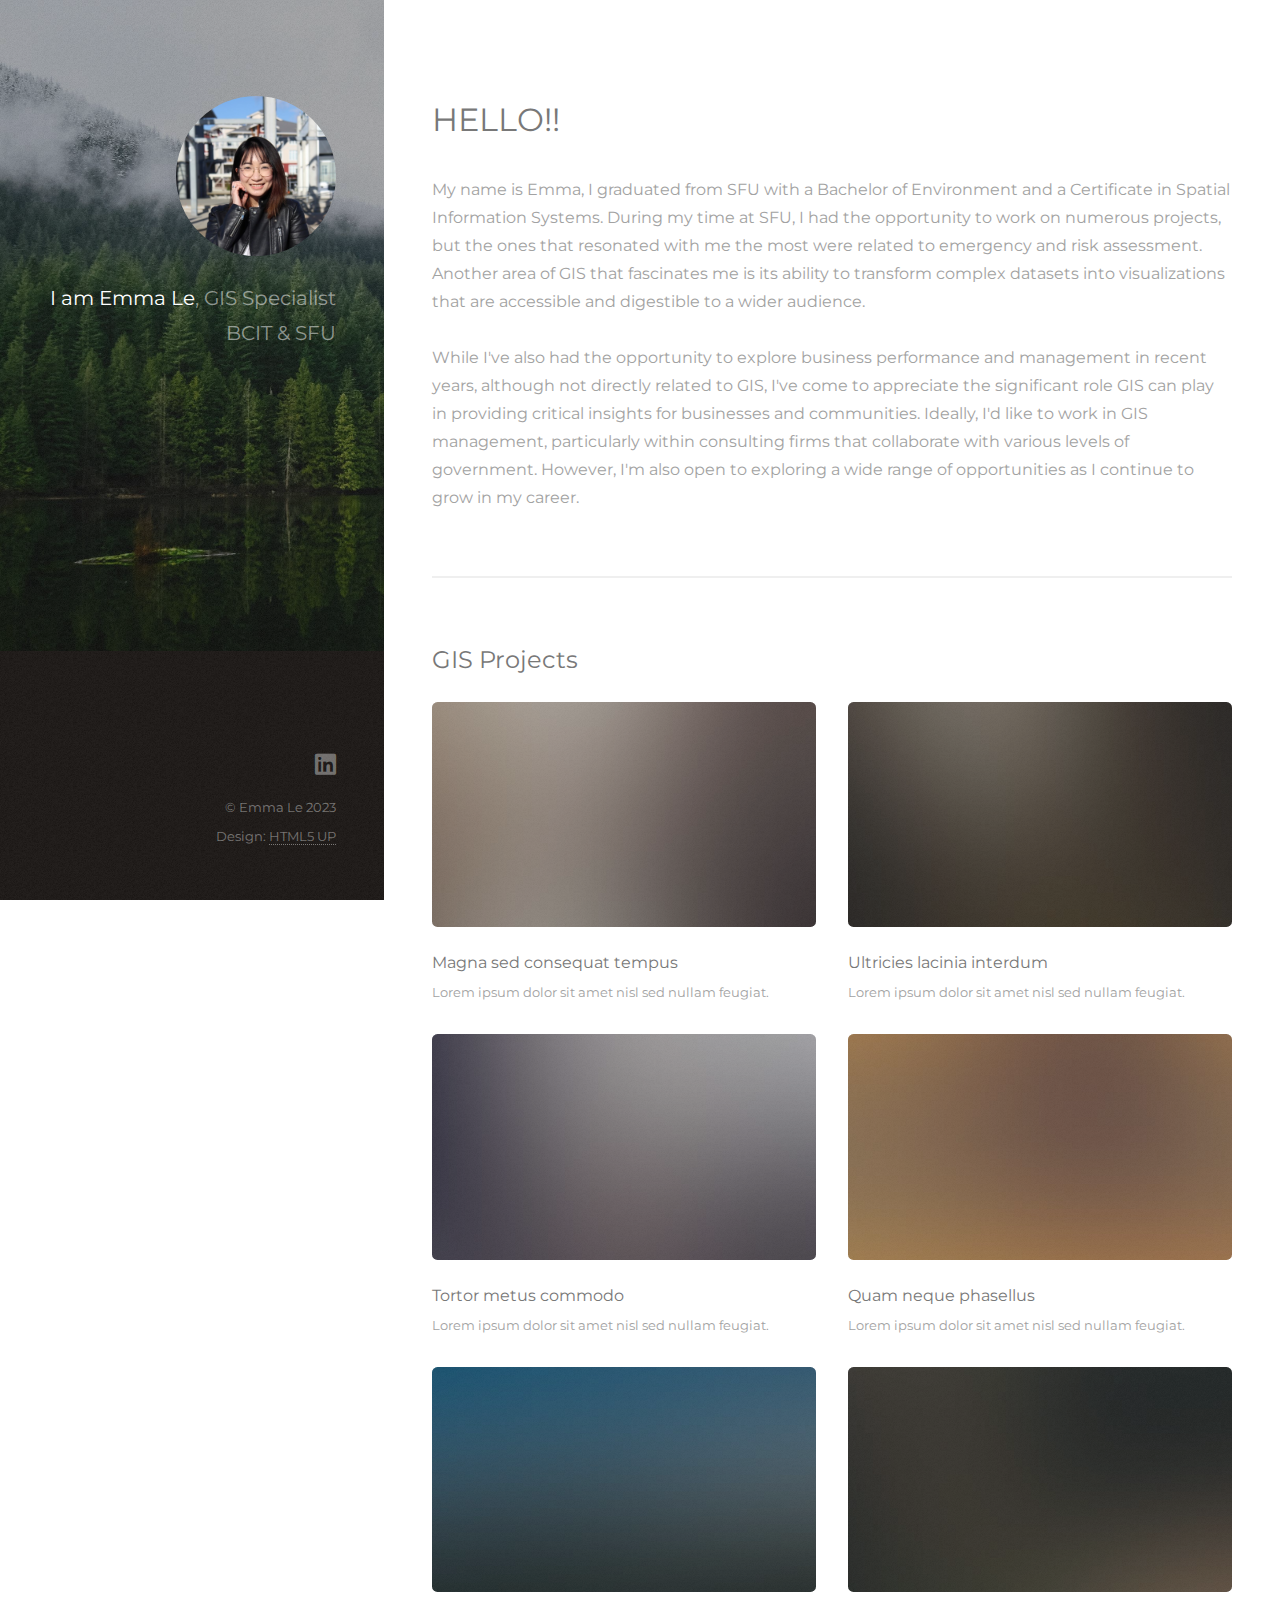
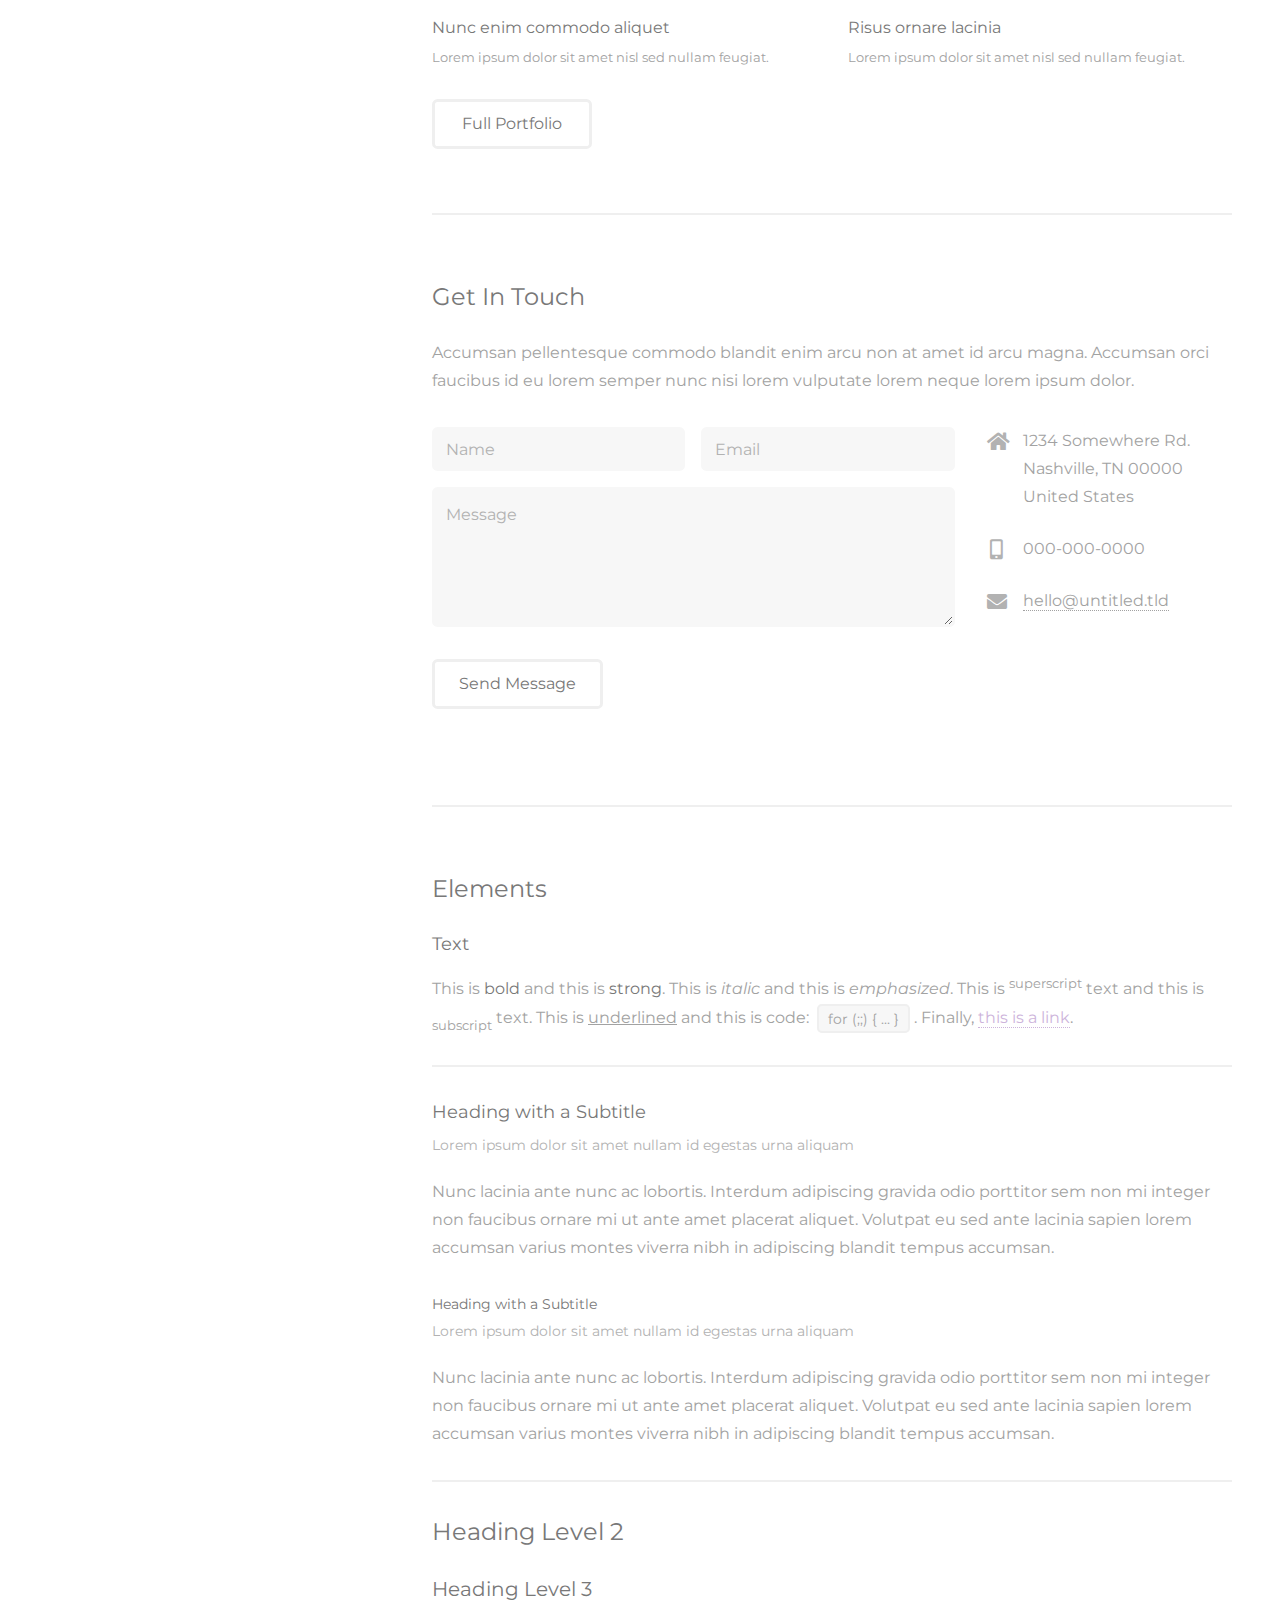
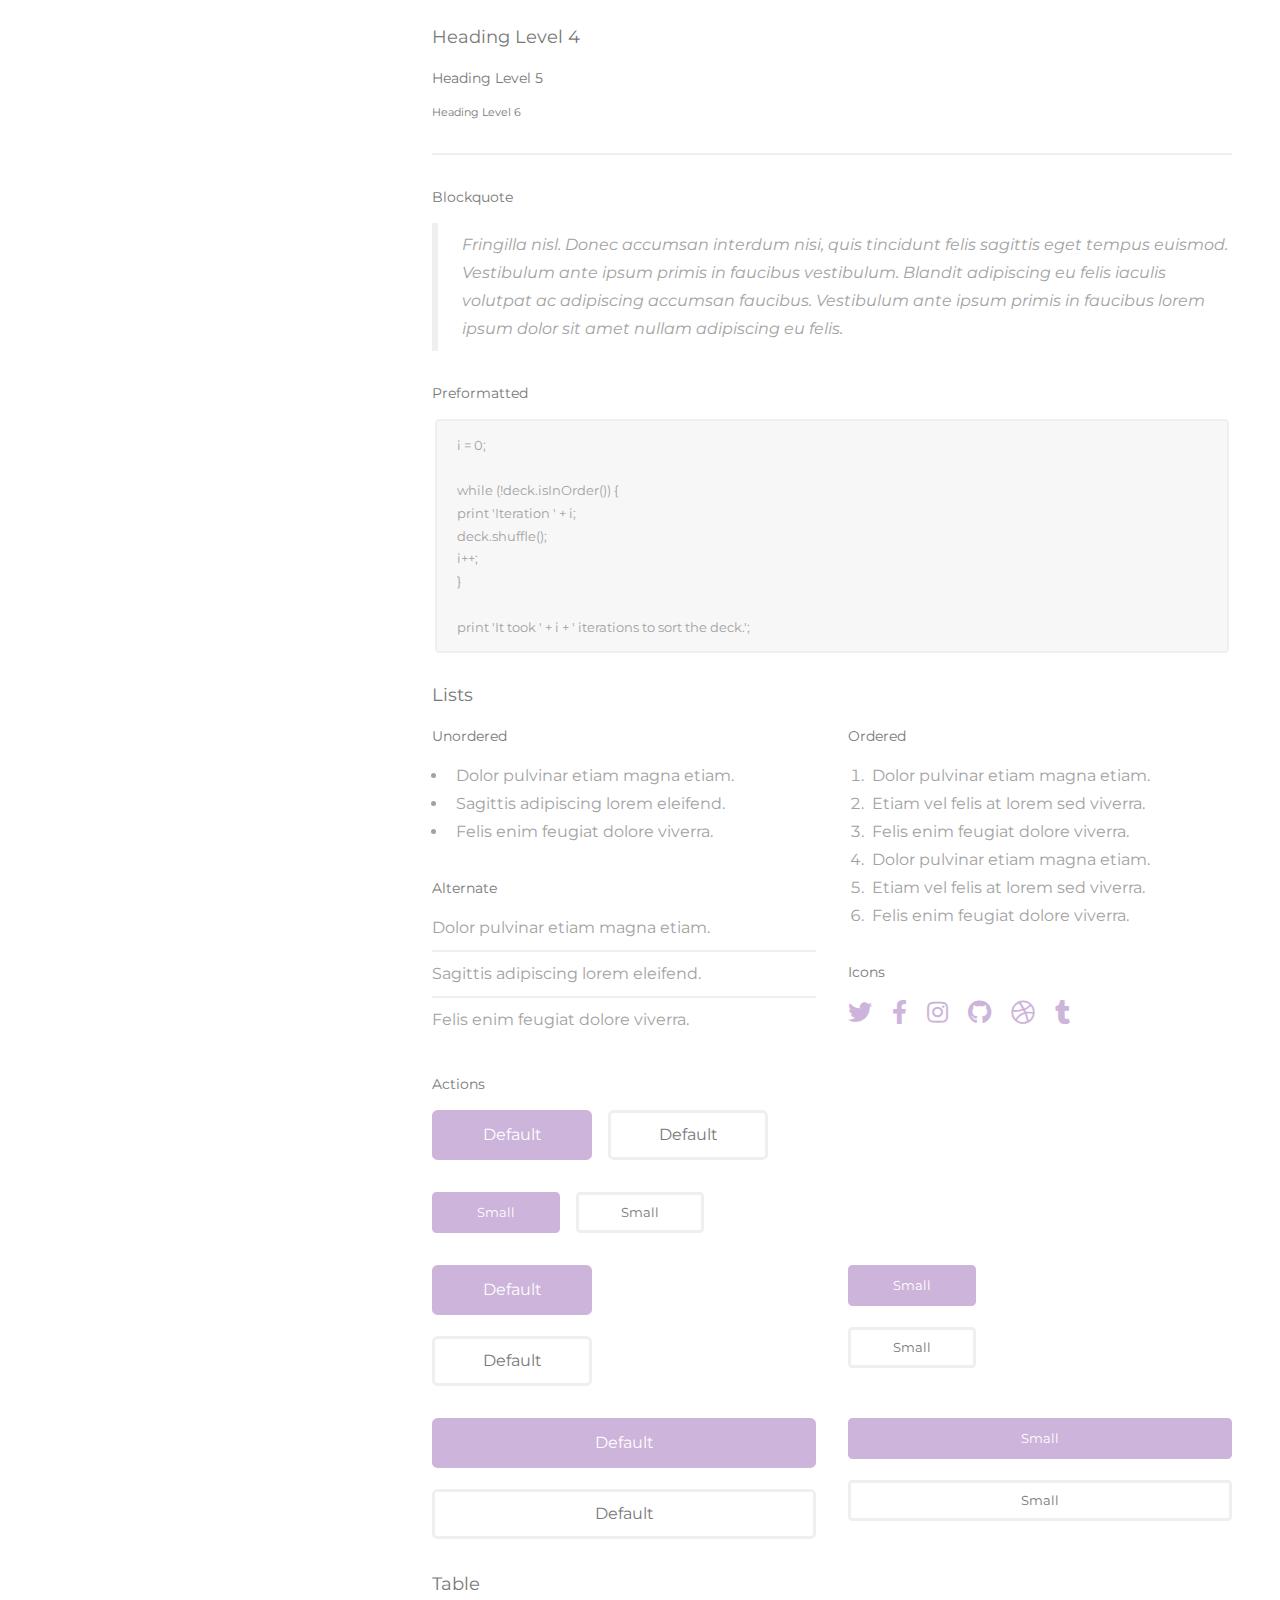
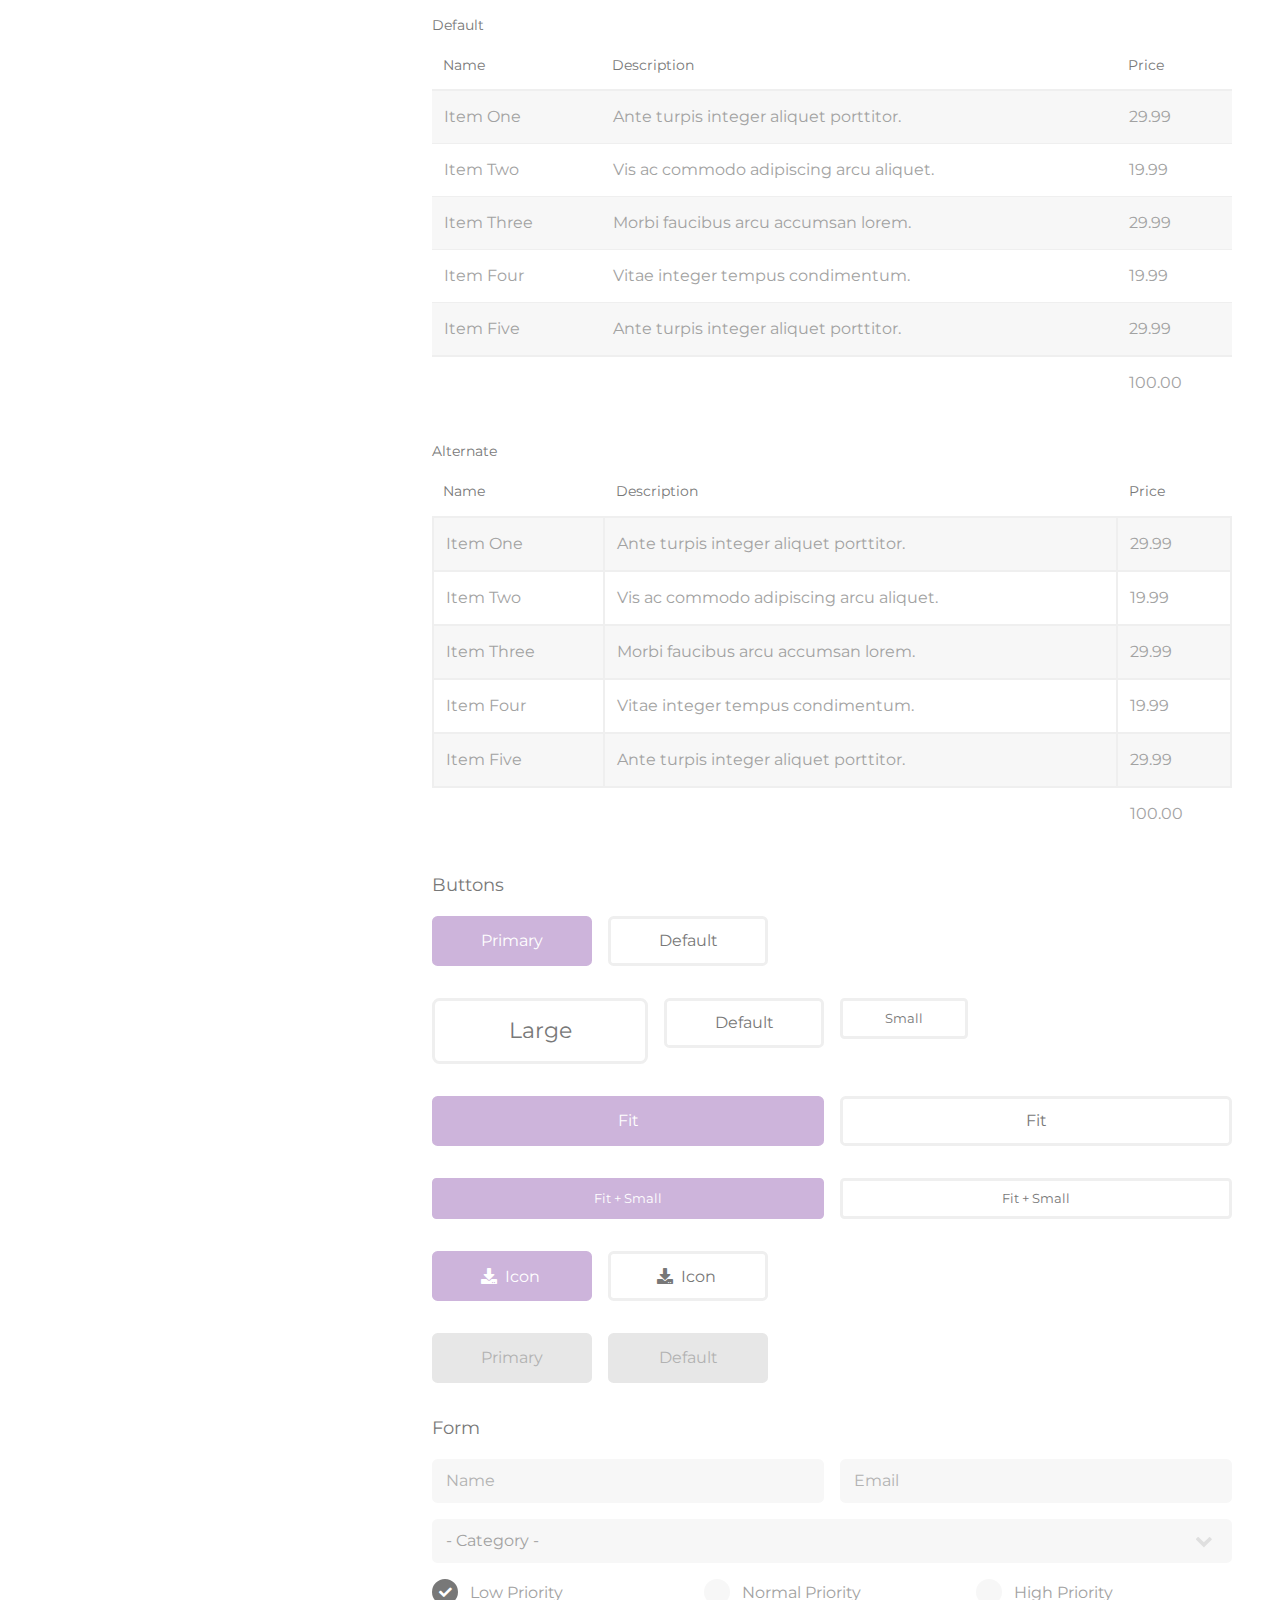
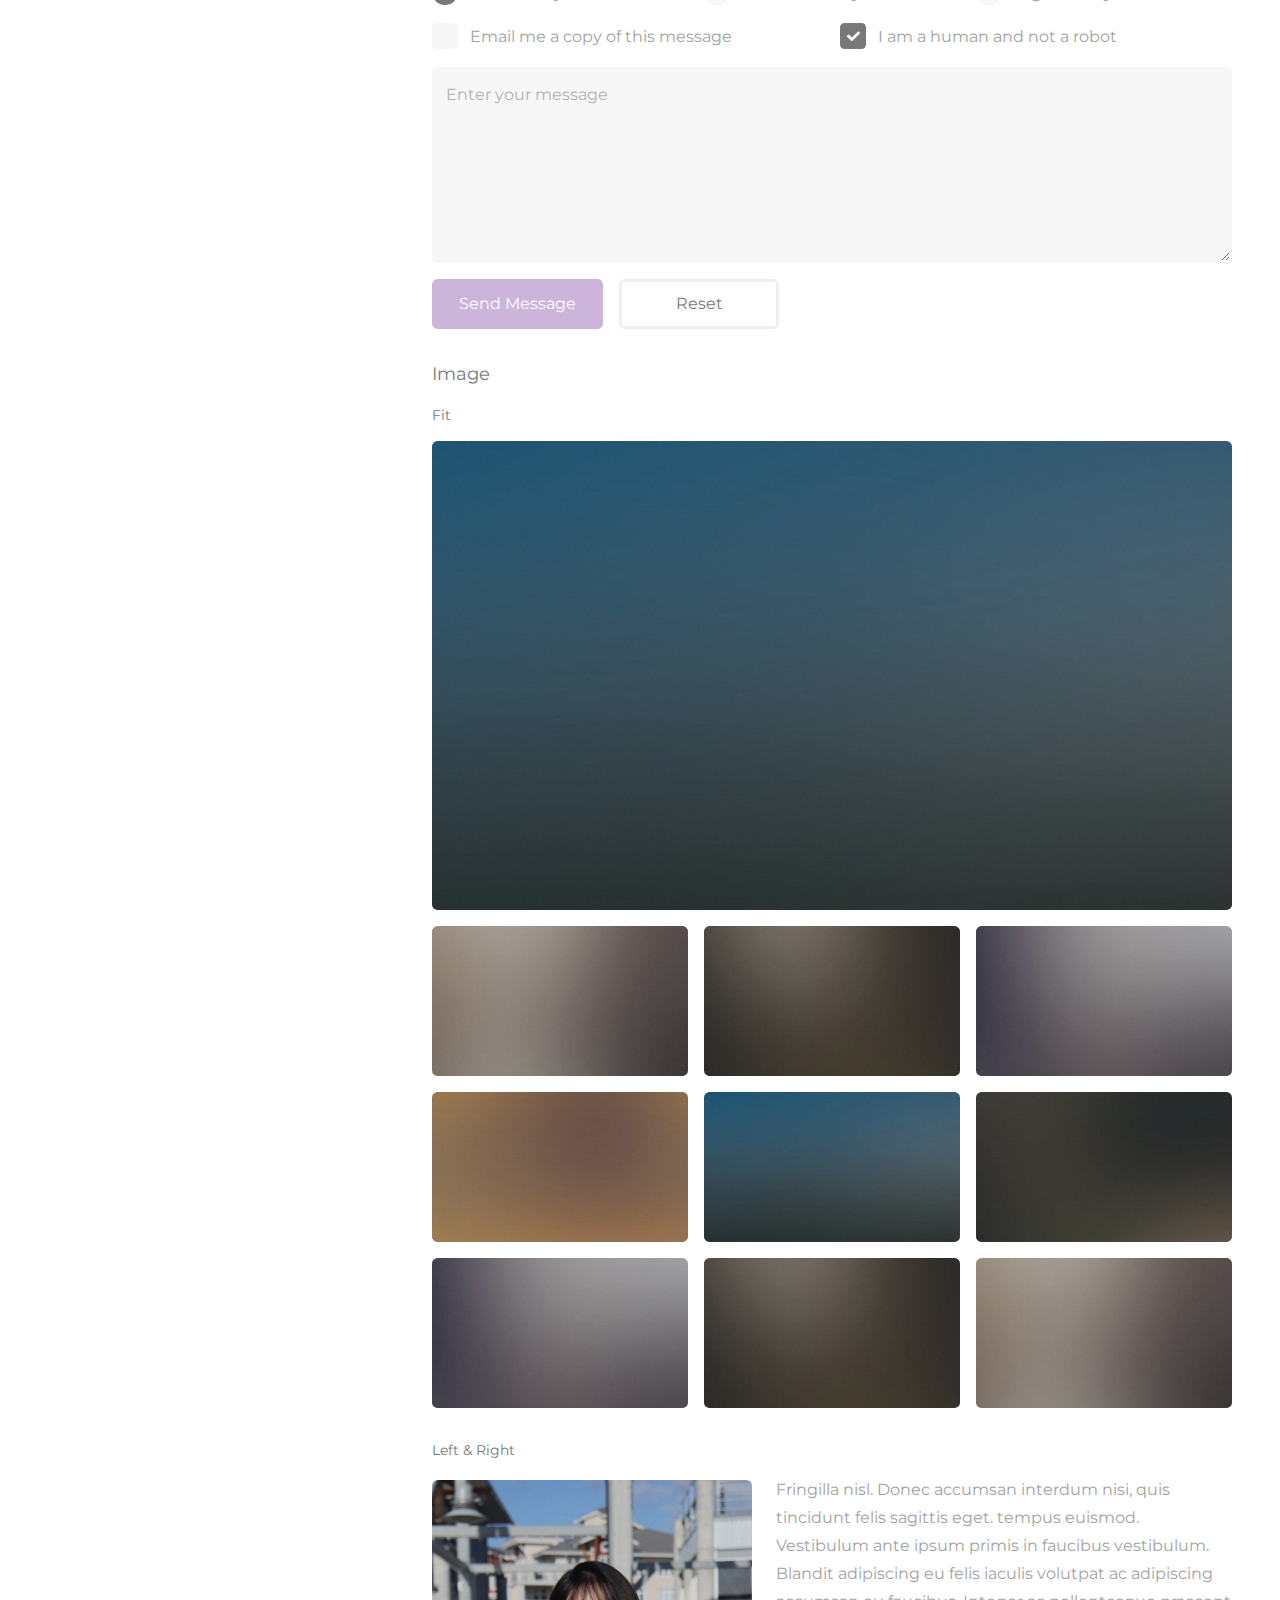
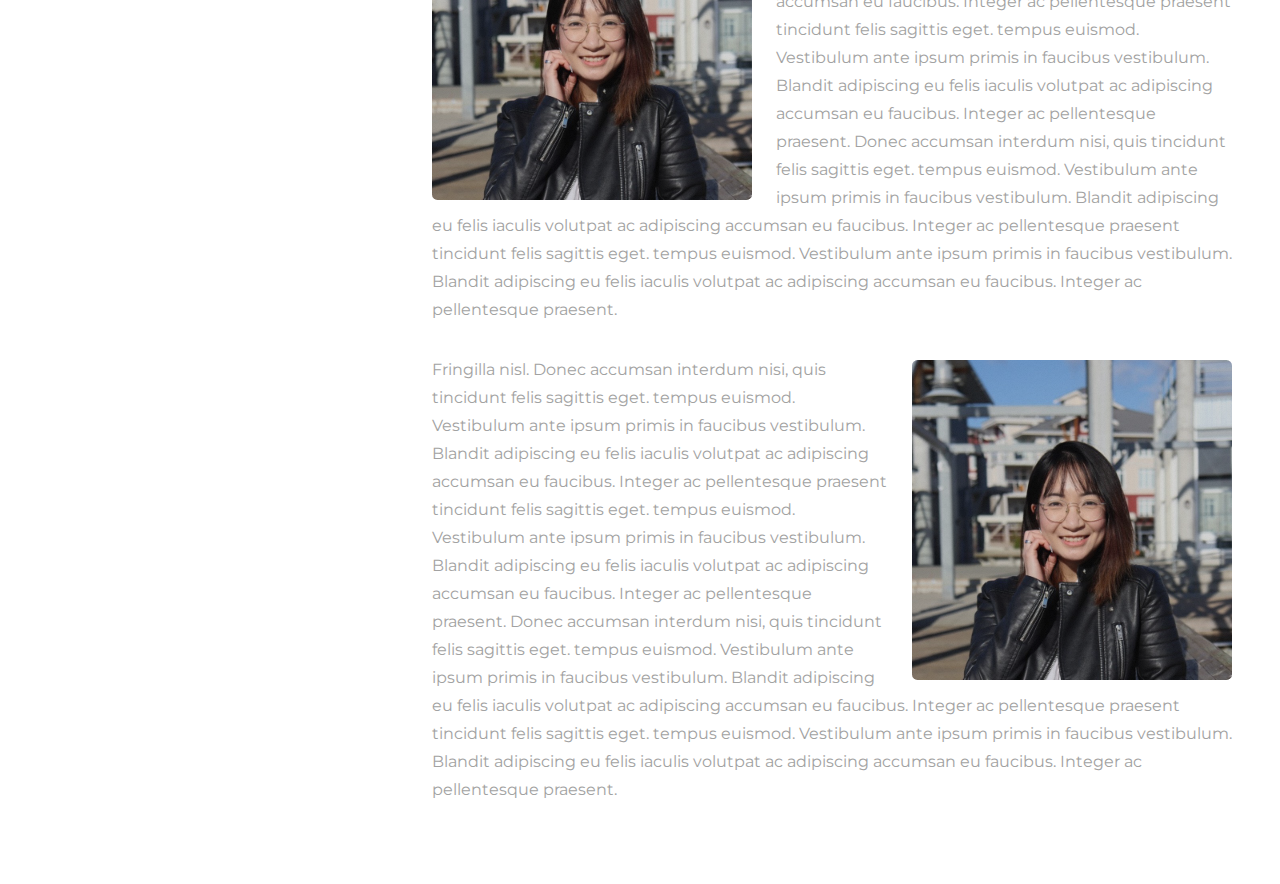
==== commit 51c795ba: "Style Changes and added wesbite content and added new image assets" ====
--- a/index.html
+++ b/index.html
@@ -1,153 +1,176 @@
 <!DOCTYPE HTML>
-<!--
-	Strata by HTML5 UP
-	html5up.net | @ajlkn
-	Free for personal and commercial use under the CCA 3.0 license (html5up.net/license)
--->
-<html>
-	<head>
-		<title>Strata by HTML5 UP</title>
-		<meta charset="utf-8" />
-		<meta name="viewport" content="width=device-width, initial-scale=1, user-scalable=no" />
-		<link rel="stylesheet" href="assets/css/main.css" />
-	</head>
-	<body class="is-preload">
-
-		<!-- Header -->
-			<header id="header">
-				<div class="inner">
-					<a href="#" class="image avatar"><img src="images/avatar.jpg" alt="" /></a>
-					<h1><strong>I am Strata</strong>, a super simple<br />
-					responsive site template freebie<br />
-					crafted by <a href="http://html5up.net">HTML5 UP</a>.</h1>
-				</div>
+<html> 
+
+<head>
+	<title>Emma's GIS Portfolio</title>
+	<link rel="icon" type="image/x-icon" href="images/favicon.png">
+	<meta charset="utf-8" />
+	<meta name="viewport" content="width=device-width, initial-scale=1, user-scalable=no" />
+	<link rel="stylesheet" href="assets/css/main.css" />
+	<link rel="preconnect" href="https://fonts.googleapis.com">
+	<link rel="preconnect" href="https://fonts.gstatic.com" crossorigin>
+	<link
+		href="https://fonts.googleapis.com/css2?family=Montserrat:ital,wght@0,100;0,200;0,300;0,400;0,500;0,600;0,700;0,800;0,900;1,100;1,200;1,300;1,400;1,500;1,600;1,700;1,800;1,900&display=swap"
+		rel="stylesheet">
+</head>
+
+<body class="is-preload">
+
+	<!-- Header -->
+	<header id="header">
+		<div class="inner">
+			<a href="https://www.linkedin.com/in/emma-trang-le/" class="image avatar"><img src="images/avatar.jpg" alt="Emma Le Profile Image" /></a>
+			<h1><strong>I am Emma Le</strong>, GIS Specialist<br />
+				BCIT & SFU<br />
+		</div>
+	</header>
+
+	<!-- Main -->
+	<div id="main">
+
+		<!-- One -->
+		<section id="one">
+			<header class="major">
+				<h2>HELLO!!</h2>
 			</header>
-
-		<!-- Main -->
-			<div id="main">
-
-				<!-- One -->
-					<section id="one">
-						<header class="major">
-							<h2>Ipsum lorem dolor aliquam ante commodo<br />
-							magna sed accumsan arcu neque.</h2>
-						</header>
-						<p>Accumsan orci faucibus id eu lorem semper. Eu ac iaculis ac nunc nisi lorem vulputate lorem neque cubilia ac in adipiscing in curae lobortis tortor primis integer massa adipiscing id nisi accumsan pellentesque commodo blandit enim arcu non at amet id arcu magna. Accumsan orci faucibus id eu lorem semper nunc nisi lorem vulputate lorem neque cubilia.</p>
-						<ul class="actions">
-							<li><a href="#" class="button">Learn More</a></li>
-						</ul>
-					</section>
-
-				<!-- Two -->
-					<section id="two">
-						<h2>Recent Work</h2>
-						<div class="row">
-							<article class="col-6 col-12-xsmall work-item">
-								<a href="images/fulls/01.jpg" class="image fit thumb"><img src="images/thumbs/01.jpg" alt="" /></a>
-								<h3>Magna sed consequat tempus</h3>
-								<p>Lorem ipsum dolor sit amet nisl sed nullam feugiat.</p>
-							</article>
-							<article class="col-6 col-12-xsmall work-item">
-								<a href="images/fulls/02.jpg" class="image fit thumb"><img src="images/thumbs/02.jpg" alt="" /></a>
-								<h3>Ultricies lacinia interdum</h3>
-								<p>Lorem ipsum dolor sit amet nisl sed nullam feugiat.</p>
-							</article>
-							<article class="col-6 col-12-xsmall work-item">
-								<a href="images/fulls/03.jpg" class="image fit thumb"><img src="images/thumbs/03.jpg" alt="" /></a>
-								<h3>Tortor metus commodo</h3>
-								<p>Lorem ipsum dolor sit amet nisl sed nullam feugiat.</p>
-							</article>
-							<article class="col-6 col-12-xsmall work-item">
-								<a href="images/fulls/04.jpg" class="image fit thumb"><img src="images/thumbs/04.jpg" alt="" /></a>
-								<h3>Quam neque phasellus</h3>
-								<p>Lorem ipsum dolor sit amet nisl sed nullam feugiat.</p>
-							</article>
-							<article class="col-6 col-12-xsmall work-item">
-								<a href="images/fulls/05.jpg" class="image fit thumb"><img src="images/thumbs/05.jpg" alt="" /></a>
-								<h3>Nunc enim commodo aliquet</h3>
-								<p>Lorem ipsum dolor sit amet nisl sed nullam feugiat.</p>
-							</article>
-							<article class="col-6 col-12-xsmall work-item">
-								<a href="images/fulls/06.jpg" class="image fit thumb"><img src="images/thumbs/06.jpg" alt="" /></a>
-								<h3>Risus ornare lacinia</h3>
-								<p>Lorem ipsum dolor sit amet nisl sed nullam feugiat.</p>
-							</article>
-						</div>
-						<ul class="actions">
-							<li><a href="#" class="button">Full Portfolio</a></li>
-						</ul>
-					</section>
-
-				<!-- Three -->
-					<section id="three">
-						<h2>Get In Touch</h2>
-						<p>Accumsan pellentesque commodo blandit enim arcu non at amet id arcu magna. Accumsan orci faucibus id eu lorem semper nunc nisi lorem vulputate lorem neque lorem ipsum dolor.</p>
-						<div class="row">
-							<div class="col-8 col-12-small">
-								<form method="post" action="#">
-									<div class="row gtr-uniform gtr-50">
-										<div class="col-6 col-12-xsmall"><input type="text" name="name" id="name" placeholder="Name" /></div>
-										<div class="col-6 col-12-xsmall"><input type="email" name="email" id="email" placeholder="Email" /></div>
-										<div class="col-12"><textarea name="message" id="message" placeholder="Message" rows="4"></textarea></div>
-									</div>
-								</form>
-								<ul class="actions">
-									<li><input type="submit" value="Send Message" /></li>
-								</ul>
-							</div>
-							<div class="col-4 col-12-small">
-								<ul class="labeled-icons">
-									<li>
-										<h3 class="icon solid fa-home"><span class="label">Address</span></h3>
-										1234 Somewhere Rd.<br />
-										Nashville, TN 00000<br />
-										United States
-									</li>
-									<li>
-										<h3 class="icon solid fa-mobile-alt"><span class="label">Phone</span></h3>
-										000-000-0000
-									</li>
-									<li>
-										<h3 class="icon solid fa-envelope"><span class="label">Email</span></h3>
-										<a href="#">hello@untitled.tld</a>
-									</li>
-								</ul>
-							</div>
-						</div>
-					</section>
-
-				<!-- Four -->
-				<!--
-					<section id="four">
-						<h2>Elements</h2>
-
-						<section>
-							<h4>Text</h4>
-							<p>This is <b>bold</b> and this is <strong>strong</strong>. This is <i>italic</i> and this is <em>emphasized</em>.
-							This is <sup>superscript</sup> text and this is <sub>subscript</sub> text.
-							This is <u>underlined</u> and this is code: <code>for (;;) { ... }</code>. Finally, <a href="#">this is a link</a>.</p>
-							<hr />
-							<header>
-								<h4>Heading with a Subtitle</h4>
-								<p>Lorem ipsum dolor sit amet nullam id egestas urna aliquam</p>
-							</header>
-							<p>Nunc lacinia ante nunc ac lobortis. Interdum adipiscing gravida odio porttitor sem non mi integer non faucibus ornare mi ut ante amet placerat aliquet. Volutpat eu sed ante lacinia sapien lorem accumsan varius montes viverra nibh in adipiscing blandit tempus accumsan.</p>
-							<header>
-								<h5>Heading with a Subtitle</h5>
-								<p>Lorem ipsum dolor sit amet nullam id egestas urna aliquam</p>
-							</header>
-							<p>Nunc lacinia ante nunc ac lobortis. Interdum adipiscing gravida odio porttitor sem non mi integer non faucibus ornare mi ut ante amet placerat aliquet. Volutpat eu sed ante lacinia sapien lorem accumsan varius montes viverra nibh in adipiscing blandit tempus accumsan.</p>
-							<hr />
-							<h2>Heading Level 2</h2>
-							<h3>Heading Level 3</h3>
-							<h4>Heading Level 4</h4>
-							<h5>Heading Level 5</h5>
-							<h6>Heading Level 6</h6>
-							<hr />
-							<h5>Blockquote</h5>
-							<blockquote>Fringilla nisl. Donec accumsan interdum nisi, quis tincidunt felis sagittis eget tempus euismod. Vestibulum ante ipsum primis in faucibus vestibulum. Blandit adipiscing eu felis iaculis volutpat ac adipiscing accumsan faucibus. Vestibulum ante ipsum primis in faucibus lorem ipsum dolor sit amet nullam adipiscing eu felis.</blockquote>
-							<h5>Preformatted</h5>
-							<pre><code>i = 0;
+			<p>My name is Emma, I graduated from SFU with a Bachelor of Environment and a Certificate in Spatial
+				Information Systems. During my time at SFU, I had the opportunity to work on numerous projects, but the
+				ones that resonated with me the most were related to emergency and risk assessment. Another area of GIS
+				that fascinates me is its ability to transform complex datasets into visualizations that are accessible
+				and digestible to a wider audience.
+				<br>
+				<br>
+				While I've also had the opportunity to explore business performance and management in recent years,
+				although not directly related to GIS, I've come to appreciate the significant role GIS can play in
+				providing critical insights for businesses and communities. Ideally, I'd like to work in GIS management,
+				particularly within consulting firms that collaborate with various levels of government. However, I'm
+				also open to exploring a wide range of opportunities as I continue to grow in my career.
+			</p>
+		</section>
+
+		<!-- Two -->
+		<section id="two">
+			<h2>GIS Projects</h2>
+			<div class="row">
+				<article class="col-6 col-12-xsmall work-item">
+					<a href="images/fulls/01.jpg" class="image fit thumb"><img src="images/thumbs/01.jpg" alt="" /></a>
+					<h3>Magna sed consequat tempus</h3>
+					<p>Lorem ipsum dolor sit amet nisl sed nullam feugiat.</p>
+				</article>
+				<article class="col-6 col-12-xsmall work-item">
+					<a href="images/fulls/02.jpg" class="image fit thumb"><img src="images/thumbs/02.jpg" alt="" /></a>
+					<h3>Ultricies lacinia interdum</h3>
+					<p>Lorem ipsum dolor sit amet nisl sed nullam feugiat.</p>
+				</article>
+				<article class="col-6 col-12-xsmall work-item">
+					<a href="images/fulls/03.jpg" class="image fit thumb"><img src="images/thumbs/03.jpg" alt="" /></a>
+					<h3>Tortor metus commodo</h3>
+					<p>Lorem ipsum dolor sit amet nisl sed nullam feugiat.</p>
+				</article>
+				<article class="col-6 col-12-xsmall work-item">
+					<a href="images/fulls/04.jpg" class="image fit thumb"><img src="images/thumbs/04.jpg" alt="" /></a>
+					<h3>Quam neque phasellus</h3>
+					<p>Lorem ipsum dolor sit amet nisl sed nullam feugiat.</p>
+				</article>
+				<article class="col-6 col-12-xsmall work-item">
+					<a href="images/fulls/05.jpg" class="image fit thumb"><img src="images/thumbs/05.jpg" alt="" /></a>
+					<h3>Nunc enim commodo aliquet</h3>
+					<p>Lorem ipsum dolor sit amet nisl sed nullam feugiat.</p>
+				</article>
+				<article class="col-6 col-12-xsmall work-item">
+					<a href="images/fulls/06.jpg" class="image fit thumb"><img src="images/thumbs/06.jpg" alt="" /></a>
+					<h3>Risus ornare lacinia</h3>
+					<p>Lorem ipsum dolor sit amet nisl sed nullam feugiat.</p>
+				</article>
+			</div>
+			<ul class="actions">
+				<li><a href="#" class="button">Full Portfolio</a></li>
+			</ul>
+		</section>
+
+		<!-- Three -->
+		<section id="three">
+			<h2>Get In Touch</h2>
+			<p>Accumsan pellentesque commodo blandit enim arcu non at amet id arcu magna. Accumsan orci faucibus id eu
+				lorem semper nunc nisi lorem vulputate lorem neque lorem ipsum dolor.</p>
+			<div class="row">
+				<div class="col-8 col-12-small">
+					<form method="post" action="#">
+						<div class="row gtr-uniform gtr-50">
+							<div class="col-6 col-12-xsmall"><input type="text" name="name" id="name"
+									placeholder="Name" /></div>
+							<div class="col-6 col-12-xsmall"><input type="email" name="email" id="email"
+									placeholder="Email" /></div>
+							<div class="col-12"><textarea name="message" id="message" placeholder="Message"
+									rows="4"></textarea></div>
+						</div>
+					</form>
+					<ul class="actions">
+						<li><input type="submit" value="Send Message" /></li>
+					</ul>
+				</div>
+				<div class="col-4 col-12-small">
+					<ul class="labeled-icons">
+						<li>
+							<h3 class="icon solid fa-home"><span class="label">Address</span></h3>
+							1234 Somewhere Rd.<br />
+							Nashville, TN 00000<br />
+							United States
+						</li>
+						<li>
+							<h3 class="icon solid fa-mobile-alt"><span class="label">Phone</span></h3>
+							000-000-0000
+						</li>
+						<li>
+							<h3 class="icon solid fa-envelope"><span class="label">Email</span></h3>
+							<a href="#">hello@untitled.tld</a>
+						</li>
+					</ul>
+				</div>
+			</div>
+		</section>
+
+		<!-- Four -->
+
+		<section id="four">
+			<h2>Elements</h2>
+
+			<section>
+				<h4>Text</h4>
+				<p>This is <b>bold</b> and this is <strong>strong</strong>. This is <i>italic</i> and this is
+					<em>emphasized</em>.
+					This is <sup>superscript</sup> text and this is <sub>subscript</sub> text.
+					This is <u>underlined</u> and this is code: <code>for (;;) { ... }</code>. Finally, <a href="#">this
+						is a link</a>.</p>
+				<hr />
+				<header>
+					<h4>Heading with a Subtitle</h4>
+					<p>Lorem ipsum dolor sit amet nullam id egestas urna aliquam</p>
+				</header>
+				<p>Nunc lacinia ante nunc ac lobortis. Interdum adipiscing gravida odio porttitor sem non mi integer non
+					faucibus ornare mi ut ante amet placerat aliquet. Volutpat eu sed ante lacinia sapien lorem accumsan
+					varius montes viverra nibh in adipiscing blandit tempus accumsan.</p>
+				<header>
+					<h5>Heading with a Subtitle</h5>
+					<p>Lorem ipsum dolor sit amet nullam id egestas urna aliquam</p>
+				</header>
+				<p>Nunc lacinia ante nunc ac lobortis. Interdum adipiscing gravida odio porttitor sem non mi integer non
+					faucibus ornare mi ut ante amet placerat aliquet. Volutpat eu sed ante lacinia sapien lorem accumsan
+					varius montes viverra nibh in adipiscing blandit tempus accumsan.</p>
+				<hr />
+				<h2>Heading Level 2</h2>
+				<h3>Heading Level 3</h3>
+				<h4>Heading Level 4</h4>
+				<h5>Heading Level 5</h5>
+				<h6>Heading Level 6</h6>
+				<hr />
+				<h5>Blockquote</h5>
+				<blockquote>Fringilla nisl. Donec accumsan interdum nisi, quis tincidunt felis sagittis eget tempus
+					euismod. Vestibulum ante ipsum primis in faucibus vestibulum. Blandit adipiscing eu felis iaculis
+					volutpat ac adipiscing accumsan faucibus. Vestibulum ante ipsum primis in faucibus lorem ipsum dolor
+					sit amet nullam adipiscing eu felis.</blockquote>
+				<h5>Preformatted</h5>
+				<pre><code>i = 0;
 
 while (!deck.isInOrder()) {
 print 'Iteration ' + i;
@@ -156,308 +179,340 @@
 }
 
 print 'It took ' + i + ' iterations to sort the deck.';</code></pre>
-						</section>
-
-						<section>
-							<h4>Lists</h4>
-							<div class="row">
-								<div class="col-6 col-12-xsmall">
-									<h5>Unordered</h5>
-									<ul>
-										<li>Dolor pulvinar etiam magna etiam.</li>
-										<li>Sagittis adipiscing lorem eleifend.</li>
-										<li>Felis enim feugiat dolore viverra.</li>
-									</ul>
-									<h5>Alternate</h5>
-									<ul class="alt">
-										<li>Dolor pulvinar etiam magna etiam.</li>
-										<li>Sagittis adipiscing lorem eleifend.</li>
-										<li>Felis enim feugiat dolore viverra.</li>
-									</ul>
-								</div>
-								<div class="col-6 col-12-xsmall">
-									<h5>Ordered</h5>
-									<ol>
-										<li>Dolor pulvinar etiam magna etiam.</li>
-										<li>Etiam vel felis at lorem sed viverra.</li>
-										<li>Felis enim feugiat dolore viverra.</li>
-										<li>Dolor pulvinar etiam magna etiam.</li>
-										<li>Etiam vel felis at lorem sed viverra.</li>
-										<li>Felis enim feugiat dolore viverra.</li>
-									</ol>
-									<h5>Icons</h5>
-									<ul class="icons">
-										<li><a href="#" class="icon brands fa-twitter"><span class="label">Twitter</span></a></li>
-										<li><a href="#" class="icon brands fa-facebook-f"><span class="label">Facebook</span></a></li>
-										<li><a href="#" class="icon brands fa-instagram"><span class="label">Instagram</span></a></li>
-										<li><a href="#" class="icon brands fa-github"><span class="label">Github</span></a></li>
-										<li><a href="#" class="icon brands fa-dribbble"><span class="label">Dribbble</span></a></li>
-										<li><a href="#" class="icon brands fa-tumblr"><span class="label">Tumblr</span></a></li>
-									</ul>
-								</div>
-							</div>
-							<h5>Actions</h5>
+			</section>
+
+			<section>
+				<h4>Lists</h4>
+				<div class="row">
+					<div class="col-6 col-12-xsmall">
+						<h5>Unordered</h5>
+						<ul>
+							<li>Dolor pulvinar etiam magna etiam.</li>
+							<li>Sagittis adipiscing lorem eleifend.</li>
+							<li>Felis enim feugiat dolore viverra.</li>
+						</ul>
+						<h5>Alternate</h5>
+						<ul class="alt">
+							<li>Dolor pulvinar etiam magna etiam.</li>
+							<li>Sagittis adipiscing lorem eleifend.</li>
+							<li>Felis enim feugiat dolore viverra.</li>
+						</ul>
+					</div>
+					<div class="col-6 col-12-xsmall">
+						<h5>Ordered</h5>
+						<ol>
+							<li>Dolor pulvinar etiam magna etiam.</li>
+							<li>Etiam vel felis at lorem sed viverra.</li>
+							<li>Felis enim feugiat dolore viverra.</li>
+							<li>Dolor pulvinar etiam magna etiam.</li>
+							<li>Etiam vel felis at lorem sed viverra.</li>
+							<li>Felis enim feugiat dolore viverra.</li>
+						</ol>
+						<h5>Icons</h5>
+						<ul class="icons">
+							<li><a href="#" class="icon brands fa-twitter"><span class="label">Twitter</span></a></li>
+							<li><a href="#" class="icon brands fa-facebook-f"><span class="label">Facebook</span></a>
+							</li>
+							<li><a href="#" class="icon brands fa-instagram"><span class="label">Instagram</span></a>
+							</li>
+							<li><a href="#" class="icon brands fa-github"><span class="label">Github</span></a></li>
+							<li><a href="#" class="icon brands fa-dribbble"><span class="label">Dribbble</span></a></li>
+							<li><a href="#" class="icon brands fa-tumblr"><span class="label">Tumblr</span></a></li>
+						</ul>
+					</div>
+				</div>
+				<h5>Actions</h5>
+				<ul class="actions">
+					<li><a href="#" class="button primary">Default</a></li>
+					<li><a href="#" class="button">Default</a></li>
+				</ul>
+				<ul class="actions small">
+					<li><a href="#" class="button primary small">Small</a></li>
+					<li><a href="#" class="button small">Small</a></li>
+				</ul>
+				<div class="row">
+					<div class="col-6 col-12-small">
+						<ul class="actions stacked">
+							<li><a href="#" class="button primary">Default</a></li>
+							<li><a href="#" class="button">Default</a></li>
+						</ul>
+					</div>
+					<div class="col-6 col-12-small">
+						<ul class="actions stacked">
+							<li><a href="#" class="button primary small">Small</a></li>
+							<li><a href="#" class="button small">Small</a></li>
+						</ul>
+					</div>
+					<div class="col-6 col-12-small">
+						<ul class="actions stacked">
+							<li><a href="#" class="button primary fit">Default</a></li>
+							<li><a href="#" class="button fit">Default</a></li>
+						</ul>
+					</div>
+					<div class="col-6 col-12-small">
+						<ul class="actions stacked">
+							<li><a href="#" class="button primary small fit">Small</a></li>
+							<li><a href="#" class="button small fit">Small</a></li>
+						</ul>
+					</div>
+				</div>
+			</section>
+
+			<section>
+				<h4>Table</h4>
+				<h5>Default</h5>
+				<div class="table-wrapper">
+					<table>
+						<thead>
+							<tr>
+								<th>Name</th>
+								<th>Description</th>
+								<th>Price</th>
+							</tr>
+						</thead>
+						<tbody>
+							<tr>
+								<td>Item One</td>
+								<td>Ante turpis integer aliquet porttitor.</td>
+								<td>29.99</td>
+							</tr>
+							<tr>
+								<td>Item Two</td>
+								<td>Vis ac commodo adipiscing arcu aliquet.</td>
+								<td>19.99</td>
+							</tr>
+							<tr>
+								<td>Item Three</td>
+								<td> Morbi faucibus arcu accumsan lorem.</td>
+								<td>29.99</td>
+							</tr>
+							<tr>
+								<td>Item Four</td>
+								<td>Vitae integer tempus condimentum.</td>
+								<td>19.99</td>
+							</tr>
+							<tr>
+								<td>Item Five</td>
+								<td>Ante turpis integer aliquet porttitor.</td>
+								<td>29.99</td>
+							</tr>
+						</tbody>
+						<tfoot>
+							<tr>
+								<td colspan="2"></td>
+								<td>100.00</td>
+							</tr>
+						</tfoot>
+					</table>
+				</div>
+
+				<h5>Alternate</h5>
+				<div class="table-wrapper">
+					<table class="alt">
+						<thead>
+							<tr>
+								<th>Name</th>
+								<th>Description</th>
+								<th>Price</th>
+							</tr>
+						</thead>
+						<tbody>
+							<tr>
+								<td>Item One</td>
+								<td>Ante turpis integer aliquet porttitor.</td>
+								<td>29.99</td>
+							</tr>
+							<tr>
+								<td>Item Two</td>
+								<td>Vis ac commodo adipiscing arcu aliquet.</td>
+								<td>19.99</td>
+							</tr>
+							<tr>
+								<td>Item Three</td>
+								<td> Morbi faucibus arcu accumsan lorem.</td>
+								<td>29.99</td>
+							</tr>
+							<tr>
+								<td>Item Four</td>
+								<td>Vitae integer tempus condimentum.</td>
+								<td>19.99</td>
+							</tr>
+							<tr>
+								<td>Item Five</td>
+								<td>Ante turpis integer aliquet porttitor.</td>
+								<td>29.99</td>
+							</tr>
+						</tbody>
+						<tfoot>
+							<tr>
+								<td colspan="2"></td>
+								<td>100.00</td>
+							</tr>
+						</tfoot>
+					</table>
+				</div>
+			</section>
+
+			<section>
+				<h4>Buttons</h4>
+				<ul class="actions">
+					<li><a href="#" class="button primary">Primary</a></li>
+					<li><a href="#" class="button">Default</a></li>
+				</ul>
+				<ul class="actions">
+					<li><a href="#" class="button large">Large</a></li>
+					<li><a href="#" class="button">Default</a></li>
+					<li><a href="#" class="button small">Small</a></li>
+				</ul>
+				<ul class="actions fit">
+					<li><a href="#" class="button primary fit">Fit</a></li>
+					<li><a href="#" class="button fit">Fit</a></li>
+				</ul>
+				<ul class="actions fit small">
+					<li><a href="#" class="button primary fit small">Fit + Small</a></li>
+					<li><a href="#" class="button fit small">Fit + Small</a></li>
+				</ul>
+				<ul class="actions">
+					<li><a href="#" class="button primary icon solid fa-download">Icon</a></li>
+					<li><a href="#" class="button icon solid fa-download">Icon</a></li>
+				</ul>
+				<ul class="actions">
+					<li><span class="button primary disabled">Primary</span></li>
+					<li><span class="button disabled">Default</span></li>
+				</ul>
+			</section>
+
+			<section>
+				<h4>Form</h4>
+				<form method="post" action="#">
+					<div class="row gtr-uniform gtr-50">
+						<div class="col-6 col-12-xsmall">
+							<input type="text" name="demo-name" id="demo-name" value="" placeholder="Name" />
+						</div>
+						<div class="col-6 col-12-xsmall">
+							<input type="email" name="demo-email" id="demo-email" value="" placeholder="Email" />
+						</div>
+						<div class="col-12">
+							<select name="demo-category" id="demo-category">
+								<option value="">- Category -</option>
+								<option value="1">Manufacturing</option>
+								<option value="1">Shipping</option>
+								<option value="1">Administration</option>
+								<option value="1">Human Resources</option>
+							</select>
+						</div>
+						<div class="col-4 col-12-small">
+							<input type="radio" id="demo-priority-low" name="demo-priority" checked>
+							<label for="demo-priority-low">Low Priority</label>
+						</div>
+						<div class="col-4 col-12-small">
+							<input type="radio" id="demo-priority-normal" name="demo-priority">
+							<label for="demo-priority-normal">Normal Priority</label>
+						</div>
+						<div class="col-4 col-12-small">
+							<input type="radio" id="demo-priority-high" name="demo-priority">
+							<label for="demo-priority-high">High Priority</label>
+						</div>
+						<div class="col-6 col-12-small">
+							<input type="checkbox" id="demo-copy" name="demo-copy">
+							<label for="demo-copy">Email me a copy of this message</label>
+						</div>
+						<div class="col-6 col-12-small">
+							<input type="checkbox" id="demo-human" name="demo-human" checked>
+							<label for="demo-human">I am a human and not a robot</label>
+						</div>
+						<div class="col-12">
+							<textarea name="demo-message" id="demo-message" placeholder="Enter your message"
+								rows="6"></textarea>
+						</div>
+						<div class="col-12">
 							<ul class="actions">
-								<li><a href="#" class="button primary">Default</a></li>
-								<li><a href="#" class="button">Default</a></li>
+								<li><input type="submit" value="Send Message" class="primary" /></li>
+								<li><input type="reset" value="Reset" /></li>
 							</ul>
-							<ul class="actions small">
-								<li><a href="#" class="button primary small">Small</a></li>
-								<li><a href="#" class="button small">Small</a></li>
-							</ul>
-							<div class="row">
-								<div class="col-6 col-12-small">
-									<ul class="actions stacked">
-										<li><a href="#" class="button primary">Default</a></li>
-										<li><a href="#" class="button">Default</a></li>
-									</ul>
-								</div>
-								<div class="col-6 col-12-small">
-									<ul class="actions stacked">
-										<li><a href="#" class="button primary small">Small</a></li>
-										<li><a href="#" class="button small">Small</a></li>
-									</ul>
-								</div>
-								<div class="col-6 col-12-small">
-									<ul class="actions stacked">
-										<li><a href="#" class="button primary fit">Default</a></li>
-										<li><a href="#" class="button fit">Default</a></li>
-									</ul>
-								</div>
-								<div class="col-6 col-12-small">
-									<ul class="actions stacked">
-										<li><a href="#" class="button primary small fit">Small</a></li>
-										<li><a href="#" class="button small fit">Small</a></li>
-									</ul>
-								</div>
-							</div>
-						</section>
-
-						<section>
-							<h4>Table</h4>
-							<h5>Default</h5>
-							<div class="table-wrapper">
-								<table>
-									<thead>
-										<tr>
-											<th>Name</th>
-											<th>Description</th>
-											<th>Price</th>
-										</tr>
-									</thead>
-									<tbody>
-										<tr>
-											<td>Item One</td>
-											<td>Ante turpis integer aliquet porttitor.</td>
-											<td>29.99</td>
-										</tr>
-										<tr>
-											<td>Item Two</td>
-											<td>Vis ac commodo adipiscing arcu aliquet.</td>
-											<td>19.99</td>
-										</tr>
-										<tr>
-											<td>Item Three</td>
-											<td> Morbi faucibus arcu accumsan lorem.</td>
-											<td>29.99</td>
-										</tr>
-										<tr>
-											<td>Item Four</td>
-											<td>Vitae integer tempus condimentum.</td>
-											<td>19.99</td>
-										</tr>
-										<tr>
-											<td>Item Five</td>
-											<td>Ante turpis integer aliquet porttitor.</td>
-											<td>29.99</td>
-										</tr>
-									</tbody>
-									<tfoot>
-										<tr>
-											<td colspan="2"></td>
-											<td>100.00</td>
-										</tr>
-									</tfoot>
-								</table>
-							</div>
-
-							<h5>Alternate</h5>
-							<div class="table-wrapper">
-								<table class="alt">
-									<thead>
-										<tr>
-											<th>Name</th>
-											<th>Description</th>
-											<th>Price</th>
-										</tr>
-									</thead>
-									<tbody>
-										<tr>
-											<td>Item One</td>
-											<td>Ante turpis integer aliquet porttitor.</td>
-											<td>29.99</td>
-										</tr>
-										<tr>
-											<td>Item Two</td>
-											<td>Vis ac commodo adipiscing arcu aliquet.</td>
-											<td>19.99</td>
-										</tr>
-										<tr>
-											<td>Item Three</td>
-											<td> Morbi faucibus arcu accumsan lorem.</td>
-											<td>29.99</td>
-										</tr>
-										<tr>
-											<td>Item Four</td>
-											<td>Vitae integer tempus condimentum.</td>
-											<td>19.99</td>
-										</tr>
-										<tr>
-											<td>Item Five</td>
-											<td>Ante turpis integer aliquet porttitor.</td>
-											<td>29.99</td>
-										</tr>
-									</tbody>
-									<tfoot>
-										<tr>
-											<td colspan="2"></td>
-											<td>100.00</td>
-										</tr>
-									</tfoot>
-								</table>
-							</div>
-						</section>
-
-						<section>
-							<h4>Buttons</h4>
-							<ul class="actions">
-								<li><a href="#" class="button primary">Primary</a></li>
-								<li><a href="#" class="button">Default</a></li>
-							</ul>
-							<ul class="actions">
-								<li><a href="#" class="button large">Large</a></li>
-								<li><a href="#" class="button">Default</a></li>
-								<li><a href="#" class="button small">Small</a></li>
-							</ul>
-							<ul class="actions fit">
-								<li><a href="#" class="button primary fit">Fit</a></li>
-								<li><a href="#" class="button fit">Fit</a></li>
-							</ul>
-							<ul class="actions fit small">
-								<li><a href="#" class="button primary fit small">Fit + Small</a></li>
-								<li><a href="#" class="button fit small">Fit + Small</a></li>
-							</ul>
-							<ul class="actions">
-								<li><a href="#" class="button primary icon solid fa-download">Icon</a></li>
-								<li><a href="#" class="button icon solid fa-download">Icon</a></li>
-							</ul>
-							<ul class="actions">
-								<li><span class="button primary disabled">Primary</span></li>
-								<li><span class="button disabled">Default</span></li>
-							</ul>
-						</section>
-
-						<section>
-							<h4>Form</h4>
-							<form method="post" action="#">
-								<div class="row gtr-uniform gtr-50">
-									<div class="col-6 col-12-xsmall">
-										<input type="text" name="demo-name" id="demo-name" value="" placeholder="Name" />
-									</div>
-									<div class="col-6 col-12-xsmall">
-										<input type="email" name="demo-email" id="demo-email" value="" placeholder="Email" />
-									</div>
-									<div class="col-12">
-										<select name="demo-category" id="demo-category">
-											<option value="">- Category -</option>
-											<option value="1">Manufacturing</option>
-											<option value="1">Shipping</option>
-											<option value="1">Administration</option>
-											<option value="1">Human Resources</option>
-										</select>
-									</div>
-									<div class="col-4 col-12-small">
-										<input type="radio" id="demo-priority-low" name="demo-priority" checked>
-										<label for="demo-priority-low">Low Priority</label>
-									</div>
-									<div class="col-4 col-12-small">
-										<input type="radio" id="demo-priority-normal" name="demo-priority">
-										<label for="demo-priority-normal">Normal Priority</label>
-									</div>
-									<div class="col-4 col-12-small">
-										<input type="radio" id="demo-priority-high" name="demo-priority">
-										<label for="demo-priority-high">High Priority</label>
-									</div>
-									<div class="col-6 col-12-small">
-										<input type="checkbox" id="demo-copy" name="demo-copy">
-										<label for="demo-copy">Email me a copy of this message</label>
-									</div>
-									<div class="col-6 col-12-small">
-										<input type="checkbox" id="demo-human" name="demo-human" checked>
-										<label for="demo-human">I am a human and not a robot</label>
-									</div>
-									<div class="col-12">
-										<textarea name="demo-message" id="demo-message" placeholder="Enter your message" rows="6"></textarea>
-									</div>
-									<div class="col-12">
-										<ul class="actions">
-											<li><input type="submit" value="Send Message" class="primary" /></li>
-											<li><input type="reset" value="Reset" /></li>
-										</ul>
-									</div>
-								</div>
-							</form>
-						</section>
-
-						<section>
-							<h4>Image</h4>
-							<h5>Fit</h5>
-							<div class="box alt">
-								<div class="row gtr-50 gtr-uniform">
-									<div class="col-12"><span class="image fit"><img src="images/fulls/05.jpg" alt="" /></span></div>
-									<div class="col-4"><span class="image fit"><img src="images/thumbs/01.jpg" alt="" /></span></div>
-									<div class="col-4"><span class="image fit"><img src="images/thumbs/02.jpg" alt="" /></span></div>
-									<div class="col-4"><span class="image fit"><img src="images/thumbs/03.jpg" alt="" /></span></div>
-									<div class="col-4"><span class="image fit"><img src="images/thumbs/04.jpg" alt="" /></span></div>
-									<div class="col-4"><span class="image fit"><img src="images/thumbs/05.jpg" alt="" /></span></div>
-									<div class="col-4"><span class="image fit"><img src="images/thumbs/06.jpg" alt="" /></span></div>
-									<div class="col-4"><span class="image fit"><img src="images/thumbs/03.jpg" alt="" /></span></div>
-									<div class="col-4"><span class="image fit"><img src="images/thumbs/02.jpg" alt="" /></span></div>
-									<div class="col-4"><span class="image fit"><img src="images/thumbs/01.jpg" alt="" /></span></div>
-								</div>
-							</div>
-							<h5>Left &amp; Right</h5>
-							<p><span class="image left"><img src="images/avatar.jpg" alt="" /></span>Fringilla nisl. Donec accumsan interdum nisi, quis tincidunt felis sagittis eget. tempus euismod. Vestibulum ante ipsum primis in faucibus vestibulum. Blandit adipiscing eu felis iaculis volutpat ac adipiscing accumsan eu faucibus. Integer ac pellentesque praesent tincidunt felis sagittis eget. tempus euismod. Vestibulum ante ipsum primis in faucibus vestibulum. Blandit adipiscing eu felis iaculis volutpat ac adipiscing accumsan eu faucibus. Integer ac pellentesque praesent. Donec accumsan interdum nisi, quis tincidunt felis sagittis eget. tempus euismod. Vestibulum ante ipsum primis in faucibus vestibulum. Blandit adipiscing eu felis iaculis volutpat ac adipiscing accumsan eu faucibus. Integer ac pellentesque praesent tincidunt felis sagittis eget. tempus euismod. Vestibulum ante ipsum primis in faucibus vestibulum. Blandit adipiscing eu felis iaculis volutpat ac adipiscing accumsan eu faucibus. Integer ac pellentesque praesent.</p>
-							<p><span class="image right"><img src="images/avatar.jpg" alt="" /></span>Fringilla nisl. Donec accumsan interdum nisi, quis tincidunt felis sagittis eget. tempus euismod. Vestibulum ante ipsum primis in faucibus vestibulum. Blandit adipiscing eu felis iaculis volutpat ac adipiscing accumsan eu faucibus. Integer ac pellentesque praesent tincidunt felis sagittis eget. tempus euismod. Vestibulum ante ipsum primis in faucibus vestibulum. Blandit adipiscing eu felis iaculis volutpat ac adipiscing accumsan eu faucibus. Integer ac pellentesque praesent. Donec accumsan interdum nisi, quis tincidunt felis sagittis eget. tempus euismod. Vestibulum ante ipsum primis in faucibus vestibulum. Blandit adipiscing eu felis iaculis volutpat ac adipiscing accumsan eu faucibus. Integer ac pellentesque praesent tincidunt felis sagittis eget. tempus euismod. Vestibulum ante ipsum primis in faucibus vestibulum. Blandit adipiscing eu felis iaculis volutpat ac adipiscing accumsan eu faucibus. Integer ac pellentesque praesent.</p>
-						</section>
-
-					</section>
-				-->
-
-			</div>
-
-		<!-- Footer -->
-			<footer id="footer">
-				<div class="inner">
-					<ul class="icons">
-						<li><a href="#" class="icon brands fa-twitter"><span class="label">Twitter</span></a></li>
-						<li><a href="#" class="icon brands fa-github"><span class="label">Github</span></a></li>
-						<li><a href="#" class="icon brands fa-dribbble"><span class="label">Dribbble</span></a></li>
-						<li><a href="#" class="icon solid fa-envelope"><span class="label">Email</span></a></li>
-					</ul>
-					<ul class="copyright">
-						<li>&copy; Untitled</li><li>Design: <a href="http://html5up.net">HTML5 UP</a></li>
-					</ul>
-				</div>
-			</footer>
-
-		<!-- Scripts -->
-			<script src="assets/js/jquery.min.js"></script>
-			<script src="assets/js/jquery.poptrox.min.js"></script>
-			<script src="assets/js/browser.min.js"></script>
-			<script src="assets/js/breakpoints.min.js"></script>
-			<script src="assets/js/util.js"></script>
-			<script src="assets/js/main.js"></script>
-
-	</body>
+						</div>
+					</div>
+				</form>
+			</section>
+
+			<section>
+				<h4>Image</h4>
+				<h5>Fit</h5>
+				<div class="box alt">
+					<div class="row gtr-50 gtr-uniform">
+						<div class="col-12"><span class="image fit"><img src="images/fulls/05.jpg" alt="" /></span>
+						</div>
+						<div class="col-4"><span class="image fit"><img src="images/thumbs/01.jpg" alt="" /></span>
+						</div>
+						<div class="col-4"><span class="image fit"><img src="images/thumbs/02.jpg" alt="" /></span>
+						</div>
+						<div class="col-4"><span class="image fit"><img src="images/thumbs/03.jpg" alt="" /></span>
+						</div>
+						<div class="col-4"><span class="image fit"><img src="images/thumbs/04.jpg" alt="" /></span>
+						</div>
+						<div class="col-4"><span class="image fit"><img src="images/thumbs/05.jpg" alt="" /></span>
+						</div>
+						<div class="col-4"><span class="image fit"><img src="images/thumbs/06.jpg" alt="" /></span>
+						</div>
+						<div class="col-4"><span class="image fit"><img src="images/thumbs/03.jpg" alt="" /></span>
+						</div>
+						<div class="col-4"><span class="image fit"><img src="images/thumbs/02.jpg" alt="" /></span>
+						</div>
+						<div class="col-4"><span class="image fit"><img src="images/thumbs/01.jpg" alt="" /></span>
+						</div>
+					</div>
+				</div>
+				<h5>Left &amp; Right</h5>
+				<p><span class="image left"><img src="images/avatar.jpg" alt="" /></span>Fringilla nisl. Donec accumsan
+					interdum nisi, quis tincidunt felis sagittis eget. tempus euismod. Vestibulum ante ipsum primis in
+					faucibus vestibulum. Blandit adipiscing eu felis iaculis volutpat ac adipiscing accumsan eu
+					faucibus. Integer ac pellentesque praesent tincidunt felis sagittis eget. tempus euismod. Vestibulum
+					ante ipsum primis in faucibus vestibulum. Blandit adipiscing eu felis iaculis volutpat ac adipiscing
+					accumsan eu faucibus. Integer ac pellentesque praesent. Donec accumsan interdum nisi, quis tincidunt
+					felis sagittis eget. tempus euismod. Vestibulum ante ipsum primis in faucibus vestibulum. Blandit
+					adipiscing eu felis iaculis volutpat ac adipiscing accumsan eu faucibus. Integer ac pellentesque
+					praesent tincidunt felis sagittis eget. tempus euismod. Vestibulum ante ipsum primis in faucibus
+					vestibulum. Blandit adipiscing eu felis iaculis volutpat ac adipiscing accumsan eu faucibus. Integer
+					ac pellentesque praesent.</p>
+				<p><span class="image right"><img src="images/avatar.jpg" alt="" /></span>Fringilla nisl. Donec accumsan
+					interdum nisi, quis tincidunt felis sagittis eget. tempus euismod. Vestibulum ante ipsum primis in
+					faucibus vestibulum. Blandit adipiscing eu felis iaculis volutpat ac adipiscing accumsan eu
+					faucibus. Integer ac pellentesque praesent tincidunt felis sagittis eget. tempus euismod. Vestibulum
+					ante ipsum primis in faucibus vestibulum. Blandit adipiscing eu felis iaculis volutpat ac adipiscing
+					accumsan eu faucibus. Integer ac pellentesque praesent. Donec accumsan interdum nisi, quis tincidunt
+					felis sagittis eget. tempus euismod. Vestibulum ante ipsum primis in faucibus vestibulum. Blandit
+					adipiscing eu felis iaculis volutpat ac adipiscing accumsan eu faucibus. Integer ac pellentesque
+					praesent tincidunt felis sagittis eget. tempus euismod. Vestibulum ante ipsum primis in faucibus
+					vestibulum. Blandit adipiscing eu felis iaculis volutpat ac adipiscing accumsan eu faucibus. Integer
+					ac pellentesque praesent.</p>
+			</section>
+
+		</section>
+
+
+	</div>
+
+	<!-- Footer -->
+	<footer id="footer">
+		<div class="inner">
+			<ul class="icons">
+				<li><a href="https://www.linkedin.com/in/emma-trang-le/" class="icon brands fa-linkedin"><span class="label">LinkedIn</span></a></li>
+			</ul>
+			<ul class="copyright">
+				<li>&copy; Emma Le 2023</li>
+				<li>Design: <a href="http://html5up.net">HTML5 UP</a></li>
+			</ul>
+		</div>
+	</footer>
+
+	<!-- Scripts -->
+	<script src="assets/js/jquery.min.js"></script>
+	<script src="assets/js/jquery.poptrox.min.js"></script>
+	<script src="assets/js/browser.min.js"></script>
+	<script src="assets/js/breakpoints.min.js"></script>
+	<script src="assets/js/util.js"></script>
+	<script src="assets/js/main.js"></script>
+
+</body>
+
 </html>--- a/assets/css/main.css
+++ b/assets/css/main.css
@@ -1,12 +1,11 @@
 @import url("fontawesome-all.min.css");
 @import url("https://fonts.googleapis.com/css?family=Source+Sans+Pro:400,400italic");
-
+@import url("https://fonts.googleapis.com/css2?family=Montserrat:ital,wght@0,100;0,200;0,300;0,400;0,500;0,600;0,700;0,800;0,900;1,100;1,200;1,300;1,400;1,500;1,600;1,700;1,800;1,900&display=swap");
 /*
 	Strata by HTML5 UP
 	html5up.net | @ajlkn
 	Free for personal and commercial use under the CCA 3.0 license (html5up.net/license)
 */
-
 html, body, div, span, applet, object,
 iframe, h1, h2, h3, h4, h5, h6, p, blockquote,
 pre, a, abbr, acronym, address, big, cite,
@@ -18,3204 +17,2508 @@
 canvas, details, embed, figure, figcaption,
 footer, header, hgroup, menu, nav, output, ruby,
 section, summary, time, mark, audio, video {
-	margin: 0;
-	padding: 0;
-	border: 0;
-	font-size: 100%;
-	font: inherit;
-	vertical-align: baseline;}
+  margin: 0;
+  padding: 0;
+  border: 0;
+  font-size: 100%;
+  font: inherit;
+  vertical-align: baseline;
+}
 
 article, aside, details, figcaption, figure,
 footer, header, hgroup, menu, nav, section {
-	display: block;}
+  display: block;
+}
 
 body {
-	line-height: 1;
+  line-height: 1;
 }
 
 ol, ul {
-	list-style: none;
+  list-style: none;
 }
 
 blockquote, q {
-	quotes: none;
-}
-
-	blockquote:before, blockquote:after, q:before, q:after {
-		content: '';
-		content: none;
-	}
+  quotes: none;
+}
+blockquote:before, blockquote:after, q:before, q:after {
+  content: "";
+  content: none;
+}
 
 table {
-	border-collapse: collapse;
-	border-spacing: 0;
+  border-collapse: collapse;
+  border-spacing: 0;
 }
 
 body {
-	-webkit-text-size-adjust: none;
+  -webkit-text-size-adjust: none;
 }
 
 mark {
-	background-color: transparent;
-	color: inherit;
+  background-color: transparent;
+  color: inherit;
 }
 
 input::-moz-focus-inner {
-	border: 0;
-	padding: 0;
+  border: 0;
+  padding: 0;
 }
 
 input, select, textarea {
-	-moz-appearance: none;
-	-webkit-appearance: none;
-	-ms-appearance: none;
-	appearance: none;
+  -moz-appearance: none;
+  -webkit-appearance: none;
+  appearance: none;
 }
 
 /* Basic */
-
-	html {
-		box-sizing: border-box;
-	}
-
-	*, *:before, *:after {
-		box-sizing: inherit;
-	}
-
-	body {
-		background: #fff;
-	}
-
-		body.is-preload *, body.is-preload *:before, body.is-preload *:after {
-			-moz-animation: none !important;
-			-webkit-animation: none !important;
-			-ms-animation: none !important;
-			animation: none !important;
-			-moz-transition: none !important;
-			-webkit-transition: none !important;
-			-ms-transition: none !important;
-			transition: none !important;
-		}
-
-	body, input, select, textarea {
-		color: #a2a2a2;
-		font-family: "Source Sans Pro", Helvetica, sans-serif;
-		font-size: 16pt;
-		font-weight: 400;
-		line-height: 1.75em;
-	}
-
-	a {
-		-moz-transition: color 0.2s ease-in-out, border-color 0.2s ease-in-out;
-		-webkit-transition: color 0.2s ease-in-out, border-color 0.2s ease-in-out;
-		-ms-transition: color 0.2s ease-in-out, border-color 0.2s ease-in-out;
-		transition: color 0.2s ease-in-out, border-color 0.2s ease-in-out;
-		border-bottom: dotted 1px;
-		color: #49bf9d;
-		text-decoration: none;
-	}
-
-		a:hover {
-			border-bottom-color: transparent;
-			color: #49bf9d !important;
-			text-decoration: none;
-		}
-
-	strong, b {
-		color: #787878;
-		font-weight: 400;
-	}
-
-	em, i {
-		font-style: italic;
-	}
-
-	p {
-		margin: 0 0 2em 0;
-	}
-
-	h1, h2, h3, h4, h5, h6 {
-		color: #787878;
-		font-weight: 400;
-		line-height: 1em;
-		margin: 0 0 1em 0;
-	}
-
-		h1 a, h2 a, h3 a, h4 a, h5 a, h6 a {
-			color: inherit;
-			text-decoration: none;
-		}
-
-	h1 {
-		font-size: 2em;
-		line-height: 1.5em;
-	}
-
-	h2 {
-		font-size: 1.5em;
-		line-height: 1.5em;
-	}
-
-	h3 {
-		font-size: 1.25em;
-		line-height: 1.5em;
-	}
-
-	h4 {
-		font-size: 1.1em;
-		line-height: 1.5em;
-	}
-
-	h5 {
-		font-size: 0.9em;
-		line-height: 1.5em;
-	}
-
-	h6 {
-		font-size: 0.7em;
-		line-height: 1.5em;
-	}
-
-	sub {
-		font-size: 0.8em;
-		position: relative;
-		top: 0.5em;
-	}
-
-	sup {
-		font-size: 0.8em;
-		position: relative;
-		top: -0.5em;
-	}
-
-	hr {
-		border: 0;
-		border-bottom: solid 2px #efefef;
-		margin: 2em 0;
-	}
-
-		hr.major {
-			margin: 3em 0;
-		}
-
-	blockquote {
-		border-left: solid 6px #efefef;
-		font-style: italic;
-		margin: 0 0 2em 0;
-		padding: 0.5em 0 0.5em 1.5em;
-	}
-
-	code {
-		background: #f7f7f7;
-		border-radius: 0.35em;
-		border: solid 2px #efefef;
-		font-family: "Courier New", monospace;
-		font-size: 0.9em;
-		margin: 0 0.25em;
-		padding: 0.25em 0.65em;
-	}
-
-	pre {
-		-webkit-overflow-scrolling: touch;
-		font-family: "Courier New", monospace;
-		font-size: 0.9em;
-		margin: 0 0 2em 0;
-	}
-
-		pre code {
-			display: block;
-			line-height: 1.75em;
-			padding: 1em 1.5em;
-			overflow-x: auto;
-		}
-
-	.align-left {
-		text-align: left;
-	}
-
-	.align-center {
-		text-align: center;
-	}
-
-	.align-right {
-		text-align: right;
-	}
+html {
+  box-sizing: border-box;
+}
+
+*, *:before, *:after {
+  box-sizing: inherit;
+}
+
+body {
+  background: #fff;
+}
+body.is-preload *, body.is-preload *:before, body.is-preload *:after {
+  animation: none !important;
+  transition: none !important;
+}
+
+body, input, select, textarea {
+  color: #a2a2a2;
+  font-family: "Montserrat", sans-serif;
+  font-size: 16pt;
+  font-weight: 400;
+  line-height: 1.75em;
+}
+
+a {
+  transition: color 0.2s ease-in-out, border-color 0.2s ease-in-out;
+  border-bottom: dotted 1px;
+  color: #cdb4db;
+  text-decoration: none;
+}
+a:hover {
+  border-bottom-color: transparent;
+  color: #cdb4db !important;
+  text-decoration: none;
+}
+
+strong, b {
+  color: #787878;
+  font-weight: 400;
+}
+
+em, i {
+  font-style: italic;
+}
+
+p {
+  margin: 0 0 2em 0;
+}
+
+h1, h2, h3, h4, h5, h6 {
+  color: #787878;
+  font-weight: 400;
+  line-height: 1em;
+  margin: 0 0 1em 0;
+}
+h1 a, h2 a, h3 a, h4 a, h5 a, h6 a {
+  color: inherit;
+  text-decoration: none;
+}
+
+h1 {
+  font-size: 2em;
+  line-height: 1.5em;
+}
+
+h2 {
+  font-size: 1.5em;
+  line-height: 1.5em;
+}
+
+h3 {
+  font-size: 1.25em;
+  line-height: 1.5em;
+}
+
+h4 {
+  font-size: 1.1em;
+  line-height: 1.5em;
+}
+
+h5 {
+  font-size: 0.9em;
+  line-height: 1.5em;
+}
+
+h6 {
+  font-size: 0.7em;
+  line-height: 1.5em;
+}
+
+sub {
+  font-size: 0.8em;
+  position: relative;
+  top: 0.5em;
+}
+
+sup {
+  font-size: 0.8em;
+  position: relative;
+  top: -0.5em;
+}
+
+hr {
+  border: 0;
+  border-bottom: solid 2px #efefef;
+  margin: 2em 0;
+}
+hr.major {
+  margin: 3em 0;
+}
+
+blockquote {
+  border-left: solid 6px #efefef;
+  font-style: italic;
+  margin: 0 0 2em 0;
+  padding: 0.5em 0 0.5em 1.5em;
+}
+
+code {
+  background: #f7f7f7;
+  border-radius: 0.35em;
+  border: solid 2px #efefef;
+  font-family: "Montserrat", sans-serif;
+  font-size: 0.9em;
+  margin: 0 0.25em;
+  padding: 0.25em 0.65em;
+}
+
+pre {
+  -webkit-overflow-scrolling: touch;
+  font-family: "Montserrat", sans-serif;
+  font-size: 0.9em;
+  margin: 0 0 2em 0;
+}
+pre code {
+  display: block;
+  line-height: 1.75em;
+  padding: 1em 1.5em;
+  overflow-x: auto;
+}
+
+.align-left {
+  text-align: left;
+}
+
+.align-center {
+  text-align: center;
+}
+
+.align-right {
+  text-align: right;
+}
 
 /* Container */
-
-	.container {
-		margin: 0 auto;
-		max-width: calc(100% - 4em);
-		width: 100%;
-	}
-
-		.container.xsmall {
-			width: 25%;
-		}
-
-		.container.small {
-			width: 50%;
-		}
-
-		.container.medium {
-			width: 75%;
-		}
-
-		.container.large {
-			width: 125%;
-		}
-
-		.container.xlarge {
-			width: 150%;
-		}
-
-		.container.max {
-			width: 100%;
-		}
-
-		@media screen and (max-width: 980px) {
-
-			.container {
-				width: 100% !important;
-				max-width: 100% !important;
-			}
-
-		}
-
-		@media screen and (max-width: 480px) {
-
-			.container {
-				max-width: calc(100% - 3em);
-			}
-
-		}
+.container {
+  margin: 0 auto;
+  max-width: calc(100% - 4em);
+  width: 100%;
+}
+.container.xsmall {
+  width: 25%;
+}
+.container.small {
+  width: 50%;
+}
+.container.medium {
+  width: 75%;
+}
+.container.large {
+  width: 125%;
+}
+.container.xlarge {
+  width: 150%;
+}
+.container.max {
+  width: 100%;
+}
+@media screen and (max-width: 980px) {
+  .container {
+    width: 100% !important;
+    max-width: 100% !important;
+  }
+}
+@media screen and (max-width: 480px) {
+  .container {
+    max-width: calc(100% - 3em);
+  }
+}
 
 /* Row */
-
-	.row {
-		display: flex;
-		flex-wrap: wrap;
-		box-sizing: border-box;
-		align-items: stretch;
-	}
-
-		.row > * {
-			box-sizing: border-box;
-		}
-
-		.row.gtr-uniform > * > :last-child {
-			margin-bottom: 0;
-		}
-
-		.row.aln-left {
-			justify-content: flex-start;
-		}
-
-		.row.aln-center {
-			justify-content: center;
-		}
-
-		.row.aln-right {
-			justify-content: flex-end;
-		}
-
-		.row.aln-top {
-			align-items: flex-start;
-		}
-
-		.row.aln-middle {
-			align-items: center;
-		}
-
-		.row.aln-bottom {
-			align-items: flex-end;
-		}
-
-		.row > .imp {
-			order: -1;
-		}
-
-		.row > .col-1 {
-			width: 8.33333%;
-		}
-
-		.row > .off-1 {
-			margin-left: 8.33333%;
-		}
-
-		.row > .col-2 {
-			width: 16.66667%;
-		}
-
-		.row > .off-2 {
-			margin-left: 16.66667%;
-		}
-
-		.row > .col-3 {
-			width: 25%;
-		}
-
-		.row > .off-3 {
-			margin-left: 25%;
-		}
-
-		.row > .col-4 {
-			width: 33.33333%;
-		}
-
-		.row > .off-4 {
-			margin-left: 33.33333%;
-		}
-
-		.row > .col-5 {
-			width: 41.66667%;
-		}
-
-		.row > .off-5 {
-			margin-left: 41.66667%;
-		}
-
-		.row > .col-6 {
-			width: 50%;
-		}
-
-		.row > .off-6 {
-			margin-left: 50%;
-		}
-
-		.row > .col-7 {
-			width: 58.33333%;
-		}
-
-		.row > .off-7 {
-			margin-left: 58.33333%;
-		}
-
-		.row > .col-8 {
-			width: 66.66667%;
-		}
-
-		.row > .off-8 {
-			margin-left: 66.66667%;
-		}
-
-		.row > .col-9 {
-			width: 75%;
-		}
-
-		.row > .off-9 {
-			margin-left: 75%;
-		}
-
-		.row > .col-10 {
-			width: 83.33333%;
-		}
-
-		.row > .off-10 {
-			margin-left: 83.33333%;
-		}
-
-		.row > .col-11 {
-			width: 91.66667%;
-		}
-
-		.row > .off-11 {
-			margin-left: 91.66667%;
-		}
-
-		.row > .col-12 {
-			width: 100%;
-		}
-
-		.row > .off-12 {
-			margin-left: 100%;
-		}
-
-		.row.gtr-0 {
-			margin-top: 0;
-			margin-left: 0em;
-		}
-
-			.row.gtr-0 > * {
-				padding: 0 0 0 0em;
-			}
-
-			.row.gtr-0.gtr-uniform {
-				margin-top: 0em;
-			}
-
-				.row.gtr-0.gtr-uniform > * {
-					padding-top: 0em;
-				}
-
-		.row.gtr-25 {
-			margin-top: 0;
-			margin-left: -0.625em;
-		}
-
-			.row.gtr-25 > * {
-				padding: 0 0 0 0.625em;
-			}
-
-			.row.gtr-25.gtr-uniform {
-				margin-top: -0.625em;
-			}
-
-				.row.gtr-25.gtr-uniform > * {
-					padding-top: 0.625em;
-				}
-
-		.row.gtr-50 {
-			margin-top: 0;
-			margin-left: -1.25em;
-		}
-
-			.row.gtr-50 > * {
-				padding: 0 0 0 1.25em;
-			}
-
-			.row.gtr-50.gtr-uniform {
-				margin-top: -1.25em;
-			}
-
-				.row.gtr-50.gtr-uniform > * {
-					padding-top: 1.25em;
-				}
-
-		.row {
-			margin-top: 0;
-			margin-left: -2.5em;
-		}
-
-			.row > * {
-				padding: 0 0 0 2.5em;
-			}
-
-			.row.gtr-uniform {
-				margin-top: -2.5em;
-			}
-
-				.row.gtr-uniform > * {
-					padding-top: 2.5em;
-				}
-
-		.row.gtr-150 {
-			margin-top: 0;
-			margin-left: -3.75em;
-		}
-
-			.row.gtr-150 > * {
-				padding: 0 0 0 3.75em;
-			}
-
-			.row.gtr-150.gtr-uniform {
-				margin-top: -3.75em;
-			}
-
-				.row.gtr-150.gtr-uniform > * {
-					padding-top: 3.75em;
-				}
-
-		.row.gtr-200 {
-			margin-top: 0;
-			margin-left: -5em;
-		}
-
-			.row.gtr-200 > * {
-				padding: 0 0 0 5em;
-			}
-
-			.row.gtr-200.gtr-uniform {
-				margin-top: -5em;
-			}
-
-				.row.gtr-200.gtr-uniform > * {
-					padding-top: 5em;
-				}
-
-		@media screen and (max-width: 1800px) {
-
-			.row {
-				display: flex;
-				flex-wrap: wrap;
-				box-sizing: border-box;
-				align-items: stretch;
-			}
-
-				.row > * {
-					box-sizing: border-box;
-				}
-
-				.row.gtr-uniform > * > :last-child {
-					margin-bottom: 0;
-				}
-
-				.row.aln-left {
-					justify-content: flex-start;
-				}
-
-				.row.aln-center {
-					justify-content: center;
-				}
-
-				.row.aln-right {
-					justify-content: flex-end;
-				}
-
-				.row.aln-top {
-					align-items: flex-start;
-				}
-
-				.row.aln-middle {
-					align-items: center;
-				}
-
-				.row.aln-bottom {
-					align-items: flex-end;
-				}
-
-				.row > .imp-xlarge {
-					order: -1;
-				}
-
-				.row > .col-1-xlarge {
-					width: 8.33333%;
-				}
-
-				.row > .off-1-xlarge {
-					margin-left: 8.33333%;
-				}
-
-				.row > .col-2-xlarge {
-					width: 16.66667%;
-				}
-
-				.row > .off-2-xlarge {
-					margin-left: 16.66667%;
-				}
-
-				.row > .col-3-xlarge {
-					width: 25%;
-				}
-
-				.row > .off-3-xlarge {
-					margin-left: 25%;
-				}
-
-				.row > .col-4-xlarge {
-					width: 33.33333%;
-				}
-
-				.row > .off-4-xlarge {
-					margin-left: 33.33333%;
-				}
-
-				.row > .col-5-xlarge {
-					width: 41.66667%;
-				}
-
-				.row > .off-5-xlarge {
-					margin-left: 41.66667%;
-				}
-
-				.row > .col-6-xlarge {
-					width: 50%;
-				}
-
-				.row > .off-6-xlarge {
-					margin-left: 50%;
-				}
-
-				.row > .col-7-xlarge {
-					width: 58.33333%;
-				}
-
-				.row > .off-7-xlarge {
-					margin-left: 58.33333%;
-				}
-
-				.row > .col-8-xlarge {
-					width: 66.66667%;
-				}
-
-				.row > .off-8-xlarge {
-					margin-left: 66.66667%;
-				}
-
-				.row > .col-9-xlarge {
-					width: 75%;
-				}
-
-				.row > .off-9-xlarge {
-					margin-left: 75%;
-				}
-
-				.row > .col-10-xlarge {
-					width: 83.33333%;
-				}
-
-				.row > .off-10-xlarge {
-					margin-left: 83.33333%;
-				}
-
-				.row > .col-11-xlarge {
-					width: 91.66667%;
-				}
-
-				.row > .off-11-xlarge {
-					margin-left: 91.66667%;
-				}
-
-				.row > .col-12-xlarge {
-					width: 100%;
-				}
-
-				.row > .off-12-xlarge {
-					margin-left: 100%;
-				}
-
-				.row.gtr-0 {
-					margin-top: 0;
-					margin-left: 0em;
-				}
-
-					.row.gtr-0 > * {
-						padding: 0 0 0 0em;
-					}
-
-					.row.gtr-0.gtr-uniform {
-						margin-top: 0em;
-					}
-
-						.row.gtr-0.gtr-uniform > * {
-							padding-top: 0em;
-						}
-
-				.row.gtr-25 {
-					margin-top: 0;
-					margin-left: -0.625em;
-				}
-
-					.row.gtr-25 > * {
-						padding: 0 0 0 0.625em;
-					}
-
-					.row.gtr-25.gtr-uniform {
-						margin-top: -0.625em;
-					}
-
-						.row.gtr-25.gtr-uniform > * {
-							padding-top: 0.625em;
-						}
-
-				.row.gtr-50 {
-					margin-top: 0;
-					margin-left: -1.25em;
-				}
-
-					.row.gtr-50 > * {
-						padding: 0 0 0 1.25em;
-					}
-
-					.row.gtr-50.gtr-uniform {
-						margin-top: -1.25em;
-					}
-
-						.row.gtr-50.gtr-uniform > * {
-							padding-top: 1.25em;
-						}
-
-				.row {
-					margin-top: 0;
-					margin-left: -2.5em;
-				}
-
-					.row > * {
-						padding: 0 0 0 2.5em;
-					}
-
-					.row.gtr-uniform {
-						margin-top: -2.5em;
-					}
-
-						.row.gtr-uniform > * {
-							padding-top: 2.5em;
-						}
-
-				.row.gtr-150 {
-					margin-top: 0;
-					margin-left: -3.75em;
-				}
-
-					.row.gtr-150 > * {
-						padding: 0 0 0 3.75em;
-					}
-
-					.row.gtr-150.gtr-uniform {
-						margin-top: -3.75em;
-					}
-
-						.row.gtr-150.gtr-uniform > * {
-							padding-top: 3.75em;
-						}
-
-				.row.gtr-200 {
-					margin-top: 0;
-					margin-left: -5em;
-				}
-
-					.row.gtr-200 > * {
-						padding: 0 0 0 5em;
-					}
-
-					.row.gtr-200.gtr-uniform {
-						margin-top: -5em;
-					}
-
-						.row.gtr-200.gtr-uniform > * {
-							padding-top: 5em;
-						}
-
-		}
-
-		@media screen and (max-width: 1280px) {
-
-			.row {
-				display: flex;
-				flex-wrap: wrap;
-				box-sizing: border-box;
-				align-items: stretch;
-			}
-
-				.row > * {
-					box-sizing: border-box;
-				}
-
-				.row.gtr-uniform > * > :last-child {
-					margin-bottom: 0;
-				}
-
-				.row.aln-left {
-					justify-content: flex-start;
-				}
-
-				.row.aln-center {
-					justify-content: center;
-				}
-
-				.row.aln-right {
-					justify-content: flex-end;
-				}
-
-				.row.aln-top {
-					align-items: flex-start;
-				}
-
-				.row.aln-middle {
-					align-items: center;
-				}
-
-				.row.aln-bottom {
-					align-items: flex-end;
-				}
-
-				.row > .imp-large {
-					order: -1;
-				}
-
-				.row > .col-1-large {
-					width: 8.33333%;
-				}
-
-				.row > .off-1-large {
-					margin-left: 8.33333%;
-				}
-
-				.row > .col-2-large {
-					width: 16.66667%;
-				}
-
-				.row > .off-2-large {
-					margin-left: 16.66667%;
-				}
-
-				.row > .col-3-large {
-					width: 25%;
-				}
-
-				.row > .off-3-large {
-					margin-left: 25%;
-				}
-
-				.row > .col-4-large {
-					width: 33.33333%;
-				}
-
-				.row > .off-4-large {
-					margin-left: 33.33333%;
-				}
-
-				.row > .col-5-large {
-					width: 41.66667%;
-				}
-
-				.row > .off-5-large {
-					margin-left: 41.66667%;
-				}
-
-				.row > .col-6-large {
-					width: 50%;
-				}
-
-				.row > .off-6-large {
-					margin-left: 50%;
-				}
-
-				.row > .col-7-large {
-					width: 58.33333%;
-				}
-
-				.row > .off-7-large {
-					margin-left: 58.33333%;
-				}
-
-				.row > .col-8-large {
-					width: 66.66667%;
-				}
-
-				.row > .off-8-large {
-					margin-left: 66.66667%;
-				}
-
-				.row > .col-9-large {
-					width: 75%;
-				}
-
-				.row > .off-9-large {
-					margin-left: 75%;
-				}
-
-				.row > .col-10-large {
-					width: 83.33333%;
-				}
-
-				.row > .off-10-large {
-					margin-left: 83.33333%;
-				}
-
-				.row > .col-11-large {
-					width: 91.66667%;
-				}
-
-				.row > .off-11-large {
-					margin-left: 91.66667%;
-				}
-
-				.row > .col-12-large {
-					width: 100%;
-				}
-
-				.row > .off-12-large {
-					margin-left: 100%;
-				}
-
-				.row.gtr-0 {
-					margin-top: 0;
-					margin-left: 0em;
-				}
-
-					.row.gtr-0 > * {
-						padding: 0 0 0 0em;
-					}
-
-					.row.gtr-0.gtr-uniform {
-						margin-top: 0em;
-					}
-
-						.row.gtr-0.gtr-uniform > * {
-							padding-top: 0em;
-						}
-
-				.row.gtr-25 {
-					margin-top: 0;
-					margin-left: -0.5em;
-				}
-
-					.row.gtr-25 > * {
-						padding: 0 0 0 0.5em;
-					}
-
-					.row.gtr-25.gtr-uniform {
-						margin-top: -0.5em;
-					}
-
-						.row.gtr-25.gtr-uniform > * {
-							padding-top: 0.5em;
-						}
-
-				.row.gtr-50 {
-					margin-top: 0;
-					margin-left: -1em;
-				}
-
-					.row.gtr-50 > * {
-						padding: 0 0 0 1em;
-					}
-
-					.row.gtr-50.gtr-uniform {
-						margin-top: -1em;
-					}
-
-						.row.gtr-50.gtr-uniform > * {
-							padding-top: 1em;
-						}
-
-				.row {
-					margin-top: 0;
-					margin-left: -2em;
-				}
-
-					.row > * {
-						padding: 0 0 0 2em;
-					}
-
-					.row.gtr-uniform {
-						margin-top: -2em;
-					}
-
-						.row.gtr-uniform > * {
-							padding-top: 2em;
-						}
-
-				.row.gtr-150 {
-					margin-top: 0;
-					margin-left: -3em;
-				}
-
-					.row.gtr-150 > * {
-						padding: 0 0 0 3em;
-					}
-
-					.row.gtr-150.gtr-uniform {
-						margin-top: -3em;
-					}
-
-						.row.gtr-150.gtr-uniform > * {
-							padding-top: 3em;
-						}
-
-				.row.gtr-200 {
-					margin-top: 0;
-					margin-left: -4em;
-				}
-
-					.row.gtr-200 > * {
-						padding: 0 0 0 4em;
-					}
-
-					.row.gtr-200.gtr-uniform {
-						margin-top: -4em;
-					}
-
-						.row.gtr-200.gtr-uniform > * {
-							padding-top: 4em;
-						}
-
-		}
-
-		@media screen and (max-width: 980px) {
-
-			.row {
-				display: flex;
-				flex-wrap: wrap;
-				box-sizing: border-box;
-				align-items: stretch;
-			}
-
-				.row > * {
-					box-sizing: border-box;
-				}
-
-				.row.gtr-uniform > * > :last-child {
-					margin-bottom: 0;
-				}
-
-				.row.aln-left {
-					justify-content: flex-start;
-				}
-
-				.row.aln-center {
-					justify-content: center;
-				}
-
-				.row.aln-right {
-					justify-content: flex-end;
-				}
-
-				.row.aln-top {
-					align-items: flex-start;
-				}
-
-				.row.aln-middle {
-					align-items: center;
-				}
-
-				.row.aln-bottom {
-					align-items: flex-end;
-				}
-
-				.row > .imp-medium {
-					order: -1;
-				}
-
-				.row > .col-1-medium {
-					width: 8.33333%;
-				}
-
-				.row > .off-1-medium {
-					margin-left: 8.33333%;
-				}
-
-				.row > .col-2-medium {
-					width: 16.66667%;
-				}
-
-				.row > .off-2-medium {
-					margin-left: 16.66667%;
-				}
-
-				.row > .col-3-medium {
-					width: 25%;
-				}
-
-				.row > .off-3-medium {
-					margin-left: 25%;
-				}
-
-				.row > .col-4-medium {
-					width: 33.33333%;
-				}
-
-				.row > .off-4-medium {
-					margin-left: 33.33333%;
-				}
-
-				.row > .col-5-medium {
-					width: 41.66667%;
-				}
-
-				.row > .off-5-medium {
-					margin-left: 41.66667%;
-				}
-
-				.row > .col-6-medium {
-					width: 50%;
-				}
-
-				.row > .off-6-medium {
-					margin-left: 50%;
-				}
-
-				.row > .col-7-medium {
-					width: 58.33333%;
-				}
-
-				.row > .off-7-medium {
-					margin-left: 58.33333%;
-				}
-
-				.row > .col-8-medium {
-					width: 66.66667%;
-				}
-
-				.row > .off-8-medium {
-					margin-left: 66.66667%;
-				}
-
-				.row > .col-9-medium {
-					width: 75%;
-				}
-
-				.row > .off-9-medium {
-					margin-left: 75%;
-				}
-
-				.row > .col-10-medium {
-					width: 83.33333%;
-				}
-
-				.row > .off-10-medium {
-					margin-left: 83.33333%;
-				}
-
-				.row > .col-11-medium {
-					width: 91.66667%;
-				}
-
-				.row > .off-11-medium {
-					margin-left: 91.66667%;
-				}
-
-				.row > .col-12-medium {
-					width: 100%;
-				}
-
-				.row > .off-12-medium {
-					margin-left: 100%;
-				}
-
-				.row.gtr-0 {
-					margin-top: 0;
-					margin-left: 0em;
-				}
-
-					.row.gtr-0 > * {
-						padding: 0 0 0 0em;
-					}
-
-					.row.gtr-0.gtr-uniform {
-						margin-top: 0em;
-					}
-
-						.row.gtr-0.gtr-uniform > * {
-							padding-top: 0em;
-						}
-
-				.row.gtr-25 {
-					margin-top: 0;
-					margin-left: -0.5em;
-				}
-
-					.row.gtr-25 > * {
-						padding: 0 0 0 0.5em;
-					}
-
-					.row.gtr-25.gtr-uniform {
-						margin-top: -0.5em;
-					}
-
-						.row.gtr-25.gtr-uniform > * {
-							padding-top: 0.5em;
-						}
-
-				.row.gtr-50 {
-					margin-top: 0;
-					margin-left: -1em;
-				}
-
-					.row.gtr-50 > * {
-						padding: 0 0 0 1em;
-					}
-
-					.row.gtr-50.gtr-uniform {
-						margin-top: -1em;
-					}
-
-						.row.gtr-50.gtr-uniform > * {
-							padding-top: 1em;
-						}
-
-				.row {
-					margin-top: 0;
-					margin-left: -2em;
-				}
-
-					.row > * {
-						padding: 0 0 0 2em;
-					}
-
-					.row.gtr-uniform {
-						margin-top: -2em;
-					}
-
-						.row.gtr-uniform > * {
-							padding-top: 2em;
-						}
-
-				.row.gtr-150 {
-					margin-top: 0;
-					margin-left: -3em;
-				}
-
-					.row.gtr-150 > * {
-						padding: 0 0 0 3em;
-					}
-
-					.row.gtr-150.gtr-uniform {
-						margin-top: -3em;
-					}
-
-						.row.gtr-150.gtr-uniform > * {
-							padding-top: 3em;
-						}
-
-				.row.gtr-200 {
-					margin-top: 0;
-					margin-left: -4em;
-				}
-
-					.row.gtr-200 > * {
-						padding: 0 0 0 4em;
-					}
-
-					.row.gtr-200.gtr-uniform {
-						margin-top: -4em;
-					}
-
-						.row.gtr-200.gtr-uniform > * {
-							padding-top: 4em;
-						}
-
-		}
-
-		@media screen and (max-width: 736px) {
-
-			.row {
-				display: flex;
-				flex-wrap: wrap;
-				box-sizing: border-box;
-				align-items: stretch;
-			}
-
-				.row > * {
-					box-sizing: border-box;
-				}
-
-				.row.gtr-uniform > * > :last-child {
-					margin-bottom: 0;
-				}
-
-				.row.aln-left {
-					justify-content: flex-start;
-				}
-
-				.row.aln-center {
-					justify-content: center;
-				}
-
-				.row.aln-right {
-					justify-content: flex-end;
-				}
-
-				.row.aln-top {
-					align-items: flex-start;
-				}
-
-				.row.aln-middle {
-					align-items: center;
-				}
-
-				.row.aln-bottom {
-					align-items: flex-end;
-				}
-
-				.row > .imp-small {
-					order: -1;
-				}
-
-				.row > .col-1-small {
-					width: 8.33333%;
-				}
-
-				.row > .off-1-small {
-					margin-left: 8.33333%;
-				}
-
-				.row > .col-2-small {
-					width: 16.66667%;
-				}
-
-				.row > .off-2-small {
-					margin-left: 16.66667%;
-				}
-
-				.row > .col-3-small {
-					width: 25%;
-				}
-
-				.row > .off-3-small {
-					margin-left: 25%;
-				}
-
-				.row > .col-4-small {
-					width: 33.33333%;
-				}
-
-				.row > .off-4-small {
-					margin-left: 33.33333%;
-				}
-
-				.row > .col-5-small {
-					width: 41.66667%;
-				}
-
-				.row > .off-5-small {
-					margin-left: 41.66667%;
-				}
-
-				.row > .col-6-small {
-					width: 50%;
-				}
-
-				.row > .off-6-small {
-					margin-left: 50%;
-				}
-
-				.row > .col-7-small {
-					width: 58.33333%;
-				}
-
-				.row > .off-7-small {
-					margin-left: 58.33333%;
-				}
-
-				.row > .col-8-small {
-					width: 66.66667%;
-				}
-
-				.row > .off-8-small {
-					margin-left: 66.66667%;
-				}
-
-				.row > .col-9-small {
-					width: 75%;
-				}
-
-				.row > .off-9-small {
-					margin-left: 75%;
-				}
-
-				.row > .col-10-small {
-					width: 83.33333%;
-				}
-
-				.row > .off-10-small {
-					margin-left: 83.33333%;
-				}
-
-				.row > .col-11-small {
-					width: 91.66667%;
-				}
-
-				.row > .off-11-small {
-					margin-left: 91.66667%;
-				}
-
-				.row > .col-12-small {
-					width: 100%;
-				}
-
-				.row > .off-12-small {
-					margin-left: 100%;
-				}
-
-				.row.gtr-0 {
-					margin-top: 0;
-					margin-left: 0em;
-				}
-
-					.row.gtr-0 > * {
-						padding: 0 0 0 0em;
-					}
-
-					.row.gtr-0.gtr-uniform {
-						margin-top: 0em;
-					}
-
-						.row.gtr-0.gtr-uniform > * {
-							padding-top: 0em;
-						}
-
-				.row.gtr-25 {
-					margin-top: 0;
-					margin-left: -0.375em;
-				}
-
-					.row.gtr-25 > * {
-						padding: 0 0 0 0.375em;
-					}
-
-					.row.gtr-25.gtr-uniform {
-						margin-top: -0.375em;
-					}
-
-						.row.gtr-25.gtr-uniform > * {
-							padding-top: 0.375em;
-						}
-
-				.row.gtr-50 {
-					margin-top: 0;
-					margin-left: -0.75em;
-				}
-
-					.row.gtr-50 > * {
-						padding: 0 0 0 0.75em;
-					}
-
-					.row.gtr-50.gtr-uniform {
-						margin-top: -0.75em;
-					}
-
-						.row.gtr-50.gtr-uniform > * {
-							padding-top: 0.75em;
-						}
-
-				.row {
-					margin-top: 0;
-					margin-left: -1.5em;
-				}
-
-					.row > * {
-						padding: 0 0 0 1.5em;
-					}
-
-					.row.gtr-uniform {
-						margin-top: -1.5em;
-					}
-
-						.row.gtr-uniform > * {
-							padding-top: 1.5em;
-						}
-
-				.row.gtr-150 {
-					margin-top: 0;
-					margin-left: -2.25em;
-				}
-
-					.row.gtr-150 > * {
-						padding: 0 0 0 2.25em;
-					}
-
-					.row.gtr-150.gtr-uniform {
-						margin-top: -2.25em;
-					}
-
-						.row.gtr-150.gtr-uniform > * {
-							padding-top: 2.25em;
-						}
-
-				.row.gtr-200 {
-					margin-top: 0;
-					margin-left: -3em;
-				}
-
-					.row.gtr-200 > * {
-						padding: 0 0 0 3em;
-					}
-
-					.row.gtr-200.gtr-uniform {
-						margin-top: -3em;
-					}
-
-						.row.gtr-200.gtr-uniform > * {
-							padding-top: 3em;
-						}
-
-		}
-
-		@media screen and (max-width: 480px) {
-
-			.row {
-				display: flex;
-				flex-wrap: wrap;
-				box-sizing: border-box;
-				align-items: stretch;
-			}
-
-				.row > * {
-					box-sizing: border-box;
-				}
-
-				.row.gtr-uniform > * > :last-child {
-					margin-bottom: 0;
-				}
-
-				.row.aln-left {
-					justify-content: flex-start;
-				}
-
-				.row.aln-center {
-					justify-content: center;
-				}
-
-				.row.aln-right {
-					justify-content: flex-end;
-				}
-
-				.row.aln-top {
-					align-items: flex-start;
-				}
-
-				.row.aln-middle {
-					align-items: center;
-				}
-
-				.row.aln-bottom {
-					align-items: flex-end;
-				}
-
-				.row > .imp-xsmall {
-					order: -1;
-				}
-
-				.row > .col-1-xsmall {
-					width: 8.33333%;
-				}
-
-				.row > .off-1-xsmall {
-					margin-left: 8.33333%;
-				}
-
-				.row > .col-2-xsmall {
-					width: 16.66667%;
-				}
-
-				.row > .off-2-xsmall {
-					margin-left: 16.66667%;
-				}
-
-				.row > .col-3-xsmall {
-					width: 25%;
-				}
-
-				.row > .off-3-xsmall {
-					margin-left: 25%;
-				}
-
-				.row > .col-4-xsmall {
-					width: 33.33333%;
-				}
-
-				.row > .off-4-xsmall {
-					margin-left: 33.33333%;
-				}
-
-				.row > .col-5-xsmall {
-					width: 41.66667%;
-				}
-
-				.row > .off-5-xsmall {
-					margin-left: 41.66667%;
-				}
-
-				.row > .col-6-xsmall {
-					width: 50%;
-				}
-
-				.row > .off-6-xsmall {
-					margin-left: 50%;
-				}
-
-				.row > .col-7-xsmall {
-					width: 58.33333%;
-				}
-
-				.row > .off-7-xsmall {
-					margin-left: 58.33333%;
-				}
-
-				.row > .col-8-xsmall {
-					width: 66.66667%;
-				}
-
-				.row > .off-8-xsmall {
-					margin-left: 66.66667%;
-				}
-
-				.row > .col-9-xsmall {
-					width: 75%;
-				}
-
-				.row > .off-9-xsmall {
-					margin-left: 75%;
-				}
-
-				.row > .col-10-xsmall {
-					width: 83.33333%;
-				}
-
-				.row > .off-10-xsmall {
-					margin-left: 83.33333%;
-				}
-
-				.row > .col-11-xsmall {
-					width: 91.66667%;
-				}
-
-				.row > .off-11-xsmall {
-					margin-left: 91.66667%;
-				}
-
-				.row > .col-12-xsmall {
-					width: 100%;
-				}
-
-				.row > .off-12-xsmall {
-					margin-left: 100%;
-				}
-
-				.row.gtr-0 {
-					margin-top: 0;
-					margin-left: 0em;
-				}
-
-					.row.gtr-0 > * {
-						padding: 0 0 0 0em;
-					}
-
-					.row.gtr-0.gtr-uniform {
-						margin-top: 0em;
-					}
-
-						.row.gtr-0.gtr-uniform > * {
-							padding-top: 0em;
-						}
-
-				.row.gtr-25 {
-					margin-top: 0;
-					margin-left: -0.375em;
-				}
-
-					.row.gtr-25 > * {
-						padding: 0 0 0 0.375em;
-					}
-
-					.row.gtr-25.gtr-uniform {
-						margin-top: -0.375em;
-					}
-
-						.row.gtr-25.gtr-uniform > * {
-							padding-top: 0.375em;
-						}
-
-				.row.gtr-50 {
-					margin-top: 0;
-					margin-left: -0.75em;
-				}
-
-					.row.gtr-50 > * {
-						padding: 0 0 0 0.75em;
-					}
-
-					.row.gtr-50.gtr-uniform {
-						margin-top: -0.75em;
-					}
-
-						.row.gtr-50.gtr-uniform > * {
-							padding-top: 0.75em;
-						}
-
-				.row {
-					margin-top: 0;
-					margin-left: -1.5em;
-				}
-
-					.row > * {
-						padding: 0 0 0 1.5em;
-					}
-
-					.row.gtr-uniform {
-						margin-top: -1.5em;
-					}
-
-						.row.gtr-uniform > * {
-							padding-top: 1.5em;
-						}
-
-				.row.gtr-150 {
-					margin-top: 0;
-					margin-left: -2.25em;
-				}
-
-					.row.gtr-150 > * {
-						padding: 0 0 0 2.25em;
-					}
-
-					.row.gtr-150.gtr-uniform {
-						margin-top: -2.25em;
-					}
-
-						.row.gtr-150.gtr-uniform > * {
-							padding-top: 2.25em;
-						}
-
-				.row.gtr-200 {
-					margin-top: 0;
-					margin-left: -3em;
-				}
-
-					.row.gtr-200 > * {
-						padding: 0 0 0 3em;
-					}
-
-					.row.gtr-200.gtr-uniform {
-						margin-top: -3em;
-					}
-
-						.row.gtr-200.gtr-uniform > * {
-							padding-top: 3em;
-						}
-
-		}
+.row {
+  display: flex;
+  flex-wrap: wrap;
+  box-sizing: border-box;
+  align-items: stretch;
+}
+.row > * {
+  box-sizing: border-box;
+}
+.row.gtr-uniform > * > :last-child {
+  margin-bottom: 0;
+}
+.row.aln-left {
+  justify-content: flex-start;
+}
+.row.aln-center {
+  justify-content: center;
+}
+.row.aln-right {
+  justify-content: flex-end;
+}
+.row.aln-top {
+  align-items: flex-start;
+}
+.row.aln-middle {
+  align-items: center;
+}
+.row.aln-bottom {
+  align-items: flex-end;
+}
+.row > .imp {
+  order: -1;
+}
+.row > .col-1 {
+  width: 8.3333333333%;
+}
+.row > .off-1 {
+  margin-left: 8.3333333333%;
+}
+.row > .col-2 {
+  width: 16.6666666667%;
+}
+.row > .off-2 {
+  margin-left: 16.6666666667%;
+}
+.row > .col-3 {
+  width: 25%;
+}
+.row > .off-3 {
+  margin-left: 25%;
+}
+.row > .col-4 {
+  width: 33.3333333333%;
+}
+.row > .off-4 {
+  margin-left: 33.3333333333%;
+}
+.row > .col-5 {
+  width: 41.6666666667%;
+}
+.row > .off-5 {
+  margin-left: 41.6666666667%;
+}
+.row > .col-6 {
+  width: 50%;
+}
+.row > .off-6 {
+  margin-left: 50%;
+}
+.row > .col-7 {
+  width: 58.3333333333%;
+}
+.row > .off-7 {
+  margin-left: 58.3333333333%;
+}
+.row > .col-8 {
+  width: 66.6666666667%;
+}
+.row > .off-8 {
+  margin-left: 66.6666666667%;
+}
+.row > .col-9 {
+  width: 75%;
+}
+.row > .off-9 {
+  margin-left: 75%;
+}
+.row > .col-10 {
+  width: 83.3333333333%;
+}
+.row > .off-10 {
+  margin-left: 83.3333333333%;
+}
+.row > .col-11 {
+  width: 91.6666666667%;
+}
+.row > .off-11 {
+  margin-left: 91.6666666667%;
+}
+.row > .col-12 {
+  width: 100%;
+}
+.row > .off-12 {
+  margin-left: 100%;
+}
+.row.gtr-0 {
+  margin-top: 0;
+  margin-left: 0em;
+}
+.row.gtr-0 > * {
+  padding: 0 0 0 0em;
+}
+.row.gtr-0.gtr-uniform {
+  margin-top: 0em;
+}
+.row.gtr-0.gtr-uniform > * {
+  padding-top: 0em;
+}
+.row.gtr-25 {
+  margin-top: 0;
+  margin-left: -0.625em;
+}
+.row.gtr-25 > * {
+  padding: 0 0 0 0.625em;
+}
+.row.gtr-25.gtr-uniform {
+  margin-top: -0.625em;
+}
+.row.gtr-25.gtr-uniform > * {
+  padding-top: 0.625em;
+}
+.row.gtr-50 {
+  margin-top: 0;
+  margin-left: -1.25em;
+}
+.row.gtr-50 > * {
+  padding: 0 0 0 1.25em;
+}
+.row.gtr-50.gtr-uniform {
+  margin-top: -1.25em;
+}
+.row.gtr-50.gtr-uniform > * {
+  padding-top: 1.25em;
+}
+.row {
+  margin-top: 0;
+  margin-left: -2.5em;
+}
+.row > * {
+  padding: 0 0 0 2.5em;
+}
+.row.gtr-uniform {
+  margin-top: -2.5em;
+}
+.row.gtr-uniform > * {
+  padding-top: 2.5em;
+}
+.row.gtr-150 {
+  margin-top: 0;
+  margin-left: -3.75em;
+}
+.row.gtr-150 > * {
+  padding: 0 0 0 3.75em;
+}
+.row.gtr-150.gtr-uniform {
+  margin-top: -3.75em;
+}
+.row.gtr-150.gtr-uniform > * {
+  padding-top: 3.75em;
+}
+.row.gtr-200 {
+  margin-top: 0;
+  margin-left: -5em;
+}
+.row.gtr-200 > * {
+  padding: 0 0 0 5em;
+}
+.row.gtr-200.gtr-uniform {
+  margin-top: -5em;
+}
+.row.gtr-200.gtr-uniform > * {
+  padding-top: 5em;
+}
+@media screen and (max-width: 1800px) {
+  .row {
+    display: flex;
+    flex-wrap: wrap;
+    box-sizing: border-box;
+    align-items: stretch;
+  }
+  .row > * {
+    box-sizing: border-box;
+  }
+  .row.gtr-uniform > * > :last-child {
+    margin-bottom: 0;
+  }
+  .row.aln-left {
+    justify-content: flex-start;
+  }
+  .row.aln-center {
+    justify-content: center;
+  }
+  .row.aln-right {
+    justify-content: flex-end;
+  }
+  .row.aln-top {
+    align-items: flex-start;
+  }
+  .row.aln-middle {
+    align-items: center;
+  }
+  .row.aln-bottom {
+    align-items: flex-end;
+  }
+  .row > .imp-xlarge {
+    order: -1;
+  }
+  .row > .col-1-xlarge {
+    width: 8.3333333333%;
+  }
+  .row > .off-1-xlarge {
+    margin-left: 8.3333333333%;
+  }
+  .row > .col-2-xlarge {
+    width: 16.6666666667%;
+  }
+  .row > .off-2-xlarge {
+    margin-left: 16.6666666667%;
+  }
+  .row > .col-3-xlarge {
+    width: 25%;
+  }
+  .row > .off-3-xlarge {
+    margin-left: 25%;
+  }
+  .row > .col-4-xlarge {
+    width: 33.3333333333%;
+  }
+  .row > .off-4-xlarge {
+    margin-left: 33.3333333333%;
+  }
+  .row > .col-5-xlarge {
+    width: 41.6666666667%;
+  }
+  .row > .off-5-xlarge {
+    margin-left: 41.6666666667%;
+  }
+  .row > .col-6-xlarge {
+    width: 50%;
+  }
+  .row > .off-6-xlarge {
+    margin-left: 50%;
+  }
+  .row > .col-7-xlarge {
+    width: 58.3333333333%;
+  }
+  .row > .off-7-xlarge {
+    margin-left: 58.3333333333%;
+  }
+  .row > .col-8-xlarge {
+    width: 66.6666666667%;
+  }
+  .row > .off-8-xlarge {
+    margin-left: 66.6666666667%;
+  }
+  .row > .col-9-xlarge {
+    width: 75%;
+  }
+  .row > .off-9-xlarge {
+    margin-left: 75%;
+  }
+  .row > .col-10-xlarge {
+    width: 83.3333333333%;
+  }
+  .row > .off-10-xlarge {
+    margin-left: 83.3333333333%;
+  }
+  .row > .col-11-xlarge {
+    width: 91.6666666667%;
+  }
+  .row > .off-11-xlarge {
+    margin-left: 91.6666666667%;
+  }
+  .row > .col-12-xlarge {
+    width: 100%;
+  }
+  .row > .off-12-xlarge {
+    margin-left: 100%;
+  }
+  .row.gtr-0 {
+    margin-top: 0;
+    margin-left: 0em;
+  }
+  .row.gtr-0 > * {
+    padding: 0 0 0 0em;
+  }
+  .row.gtr-0.gtr-uniform {
+    margin-top: 0em;
+  }
+  .row.gtr-0.gtr-uniform > * {
+    padding-top: 0em;
+  }
+  .row.gtr-25 {
+    margin-top: 0;
+    margin-left: -0.625em;
+  }
+  .row.gtr-25 > * {
+    padding: 0 0 0 0.625em;
+  }
+  .row.gtr-25.gtr-uniform {
+    margin-top: -0.625em;
+  }
+  .row.gtr-25.gtr-uniform > * {
+    padding-top: 0.625em;
+  }
+  .row.gtr-50 {
+    margin-top: 0;
+    margin-left: -1.25em;
+  }
+  .row.gtr-50 > * {
+    padding: 0 0 0 1.25em;
+  }
+  .row.gtr-50.gtr-uniform {
+    margin-top: -1.25em;
+  }
+  .row.gtr-50.gtr-uniform > * {
+    padding-top: 1.25em;
+  }
+  .row {
+    margin-top: 0;
+    margin-left: -2.5em;
+  }
+  .row > * {
+    padding: 0 0 0 2.5em;
+  }
+  .row.gtr-uniform {
+    margin-top: -2.5em;
+  }
+  .row.gtr-uniform > * {
+    padding-top: 2.5em;
+  }
+  .row.gtr-150 {
+    margin-top: 0;
+    margin-left: -3.75em;
+  }
+  .row.gtr-150 > * {
+    padding: 0 0 0 3.75em;
+  }
+  .row.gtr-150.gtr-uniform {
+    margin-top: -3.75em;
+  }
+  .row.gtr-150.gtr-uniform > * {
+    padding-top: 3.75em;
+  }
+  .row.gtr-200 {
+    margin-top: 0;
+    margin-left: -5em;
+  }
+  .row.gtr-200 > * {
+    padding: 0 0 0 5em;
+  }
+  .row.gtr-200.gtr-uniform {
+    margin-top: -5em;
+  }
+  .row.gtr-200.gtr-uniform > * {
+    padding-top: 5em;
+  }
+}
+@media screen and (max-width: 1280px) {
+  .row {
+    display: flex;
+    flex-wrap: wrap;
+    box-sizing: border-box;
+    align-items: stretch;
+  }
+  .row > * {
+    box-sizing: border-box;
+  }
+  .row.gtr-uniform > * > :last-child {
+    margin-bottom: 0;
+  }
+  .row.aln-left {
+    justify-content: flex-start;
+  }
+  .row.aln-center {
+    justify-content: center;
+  }
+  .row.aln-right {
+    justify-content: flex-end;
+  }
+  .row.aln-top {
+    align-items: flex-start;
+  }
+  .row.aln-middle {
+    align-items: center;
+  }
+  .row.aln-bottom {
+    align-items: flex-end;
+  }
+  .row > .imp-large {
+    order: -1;
+  }
+  .row > .col-1-large {
+    width: 8.3333333333%;
+  }
+  .row > .off-1-large {
+    margin-left: 8.3333333333%;
+  }
+  .row > .col-2-large {
+    width: 16.6666666667%;
+  }
+  .row > .off-2-large {
+    margin-left: 16.6666666667%;
+  }
+  .row > .col-3-large {
+    width: 25%;
+  }
+  .row > .off-3-large {
+    margin-left: 25%;
+  }
+  .row > .col-4-large {
+    width: 33.3333333333%;
+  }
+  .row > .off-4-large {
+    margin-left: 33.3333333333%;
+  }
+  .row > .col-5-large {
+    width: 41.6666666667%;
+  }
+  .row > .off-5-large {
+    margin-left: 41.6666666667%;
+  }
+  .row > .col-6-large {
+    width: 50%;
+  }
+  .row > .off-6-large {
+    margin-left: 50%;
+  }
+  .row > .col-7-large {
+    width: 58.3333333333%;
+  }
+  .row > .off-7-large {
+    margin-left: 58.3333333333%;
+  }
+  .row > .col-8-large {
+    width: 66.6666666667%;
+  }
+  .row > .off-8-large {
+    margin-left: 66.6666666667%;
+  }
+  .row > .col-9-large {
+    width: 75%;
+  }
+  .row > .off-9-large {
+    margin-left: 75%;
+  }
+  .row > .col-10-large {
+    width: 83.3333333333%;
+  }
+  .row > .off-10-large {
+    margin-left: 83.3333333333%;
+  }
+  .row > .col-11-large {
+    width: 91.6666666667%;
+  }
+  .row > .off-11-large {
+    margin-left: 91.6666666667%;
+  }
+  .row > .col-12-large {
+    width: 100%;
+  }
+  .row > .off-12-large {
+    margin-left: 100%;
+  }
+  .row.gtr-0 {
+    margin-top: 0;
+    margin-left: 0em;
+  }
+  .row.gtr-0 > * {
+    padding: 0 0 0 0em;
+  }
+  .row.gtr-0.gtr-uniform {
+    margin-top: 0em;
+  }
+  .row.gtr-0.gtr-uniform > * {
+    padding-top: 0em;
+  }
+  .row.gtr-25 {
+    margin-top: 0;
+    margin-left: -0.5em;
+  }
+  .row.gtr-25 > * {
+    padding: 0 0 0 0.5em;
+  }
+  .row.gtr-25.gtr-uniform {
+    margin-top: -0.5em;
+  }
+  .row.gtr-25.gtr-uniform > * {
+    padding-top: 0.5em;
+  }
+  .row.gtr-50 {
+    margin-top: 0;
+    margin-left: -1em;
+  }
+  .row.gtr-50 > * {
+    padding: 0 0 0 1em;
+  }
+  .row.gtr-50.gtr-uniform {
+    margin-top: -1em;
+  }
+  .row.gtr-50.gtr-uniform > * {
+    padding-top: 1em;
+  }
+  .row {
+    margin-top: 0;
+    margin-left: -2em;
+  }
+  .row > * {
+    padding: 0 0 0 2em;
+  }
+  .row.gtr-uniform {
+    margin-top: -2em;
+  }
+  .row.gtr-uniform > * {
+    padding-top: 2em;
+  }
+  .row.gtr-150 {
+    margin-top: 0;
+    margin-left: -3em;
+  }
+  .row.gtr-150 > * {
+    padding: 0 0 0 3em;
+  }
+  .row.gtr-150.gtr-uniform {
+    margin-top: -3em;
+  }
+  .row.gtr-150.gtr-uniform > * {
+    padding-top: 3em;
+  }
+  .row.gtr-200 {
+    margin-top: 0;
+    margin-left: -4em;
+  }
+  .row.gtr-200 > * {
+    padding: 0 0 0 4em;
+  }
+  .row.gtr-200.gtr-uniform {
+    margin-top: -4em;
+  }
+  .row.gtr-200.gtr-uniform > * {
+    padding-top: 4em;
+  }
+}
+@media screen and (max-width: 980px) {
+  .row {
+    display: flex;
+    flex-wrap: wrap;
+    box-sizing: border-box;
+    align-items: stretch;
+  }
+  .row > * {
+    box-sizing: border-box;
+  }
+  .row.gtr-uniform > * > :last-child {
+    margin-bottom: 0;
+  }
+  .row.aln-left {
+    justify-content: flex-start;
+  }
+  .row.aln-center {
+    justify-content: center;
+  }
+  .row.aln-right {
+    justify-content: flex-end;
+  }
+  .row.aln-top {
+    align-items: flex-start;
+  }
+  .row.aln-middle {
+    align-items: center;
+  }
+  .row.aln-bottom {
+    align-items: flex-end;
+  }
+  .row > .imp-medium {
+    order: -1;
+  }
+  .row > .col-1-medium {
+    width: 8.3333333333%;
+  }
+  .row > .off-1-medium {
+    margin-left: 8.3333333333%;
+  }
+  .row > .col-2-medium {
+    width: 16.6666666667%;
+  }
+  .row > .off-2-medium {
+    margin-left: 16.6666666667%;
+  }
+  .row > .col-3-medium {
+    width: 25%;
+  }
+  .row > .off-3-medium {
+    margin-left: 25%;
+  }
+  .row > .col-4-medium {
+    width: 33.3333333333%;
+  }
+  .row > .off-4-medium {
+    margin-left: 33.3333333333%;
+  }
+  .row > .col-5-medium {
+    width: 41.6666666667%;
+  }
+  .row > .off-5-medium {
+    margin-left: 41.6666666667%;
+  }
+  .row > .col-6-medium {
+    width: 50%;
+  }
+  .row > .off-6-medium {
+    margin-left: 50%;
+  }
+  .row > .col-7-medium {
+    width: 58.3333333333%;
+  }
+  .row > .off-7-medium {
+    margin-left: 58.3333333333%;
+  }
+  .row > .col-8-medium {
+    width: 66.6666666667%;
+  }
+  .row > .off-8-medium {
+    margin-left: 66.6666666667%;
+  }
+  .row > .col-9-medium {
+    width: 75%;
+  }
+  .row > .off-9-medium {
+    margin-left: 75%;
+  }
+  .row > .col-10-medium {
+    width: 83.3333333333%;
+  }
+  .row > .off-10-medium {
+    margin-left: 83.3333333333%;
+  }
+  .row > .col-11-medium {
+    width: 91.6666666667%;
+  }
+  .row > .off-11-medium {
+    margin-left: 91.6666666667%;
+  }
+  .row > .col-12-medium {
+    width: 100%;
+  }
+  .row > .off-12-medium {
+    margin-left: 100%;
+  }
+  .row.gtr-0 {
+    margin-top: 0;
+    margin-left: 0em;
+  }
+  .row.gtr-0 > * {
+    padding: 0 0 0 0em;
+  }
+  .row.gtr-0.gtr-uniform {
+    margin-top: 0em;
+  }
+  .row.gtr-0.gtr-uniform > * {
+    padding-top: 0em;
+  }
+  .row.gtr-25 {
+    margin-top: 0;
+    margin-left: -0.5em;
+  }
+  .row.gtr-25 > * {
+    padding: 0 0 0 0.5em;
+  }
+  .row.gtr-25.gtr-uniform {
+    margin-top: -0.5em;
+  }
+  .row.gtr-25.gtr-uniform > * {
+    padding-top: 0.5em;
+  }
+  .row.gtr-50 {
+    margin-top: 0;
+    margin-left: -1em;
+  }
+  .row.gtr-50 > * {
+    padding: 0 0 0 1em;
+  }
+  .row.gtr-50.gtr-uniform {
+    margin-top: -1em;
+  }
+  .row.gtr-50.gtr-uniform > * {
+    padding-top: 1em;
+  }
+  .row {
+    margin-top: 0;
+    margin-left: -2em;
+  }
+  .row > * {
+    padding: 0 0 0 2em;
+  }
+  .row.gtr-uniform {
+    margin-top: -2em;
+  }
+  .row.gtr-uniform > * {
+    padding-top: 2em;
+  }
+  .row.gtr-150 {
+    margin-top: 0;
+    margin-left: -3em;
+  }
+  .row.gtr-150 > * {
+    padding: 0 0 0 3em;
+  }
+  .row.gtr-150.gtr-uniform {
+    margin-top: -3em;
+  }
+  .row.gtr-150.gtr-uniform > * {
+    padding-top: 3em;
+  }
+  .row.gtr-200 {
+    margin-top: 0;
+    margin-left: -4em;
+  }
+  .row.gtr-200 > * {
+    padding: 0 0 0 4em;
+  }
+  .row.gtr-200.gtr-uniform {
+    margin-top: -4em;
+  }
+  .row.gtr-200.gtr-uniform > * {
+    padding-top: 4em;
+  }
+}
+@media screen and (max-width: 736px) {
+  .row {
+    display: flex;
+    flex-wrap: wrap;
+    box-sizing: border-box;
+    align-items: stretch;
+  }
+  .row > * {
+    box-sizing: border-box;
+  }
+  .row.gtr-uniform > * > :last-child {
+    margin-bottom: 0;
+  }
+  .row.aln-left {
+    justify-content: flex-start;
+  }
+  .row.aln-center {
+    justify-content: center;
+  }
+  .row.aln-right {
+    justify-content: flex-end;
+  }
+  .row.aln-top {
+    align-items: flex-start;
+  }
+  .row.aln-middle {
+    align-items: center;
+  }
+  .row.aln-bottom {
+    align-items: flex-end;
+  }
+  .row > .imp-small {
+    order: -1;
+  }
+  .row > .col-1-small {
+    width: 8.3333333333%;
+  }
+  .row > .off-1-small {
+    margin-left: 8.3333333333%;
+  }
+  .row > .col-2-small {
+    width: 16.6666666667%;
+  }
+  .row > .off-2-small {
+    margin-left: 16.6666666667%;
+  }
+  .row > .col-3-small {
+    width: 25%;
+  }
+  .row > .off-3-small {
+    margin-left: 25%;
+  }
+  .row > .col-4-small {
+    width: 33.3333333333%;
+  }
+  .row > .off-4-small {
+    margin-left: 33.3333333333%;
+  }
+  .row > .col-5-small {
+    width: 41.6666666667%;
+  }
+  .row > .off-5-small {
+    margin-left: 41.6666666667%;
+  }
+  .row > .col-6-small {
+    width: 50%;
+  }
+  .row > .off-6-small {
+    margin-left: 50%;
+  }
+  .row > .col-7-small {
+    width: 58.3333333333%;
+  }
+  .row > .off-7-small {
+    margin-left: 58.3333333333%;
+  }
+  .row > .col-8-small {
+    width: 66.6666666667%;
+  }
+  .row > .off-8-small {
+    margin-left: 66.6666666667%;
+  }
+  .row > .col-9-small {
+    width: 75%;
+  }
+  .row > .off-9-small {
+    margin-left: 75%;
+  }
+  .row > .col-10-small {
+    width: 83.3333333333%;
+  }
+  .row > .off-10-small {
+    margin-left: 83.3333333333%;
+  }
+  .row > .col-11-small {
+    width: 91.6666666667%;
+  }
+  .row > .off-11-small {
+    margin-left: 91.6666666667%;
+  }
+  .row > .col-12-small {
+    width: 100%;
+  }
+  .row > .off-12-small {
+    margin-left: 100%;
+  }
+  .row.gtr-0 {
+    margin-top: 0;
+    margin-left: 0em;
+  }
+  .row.gtr-0 > * {
+    padding: 0 0 0 0em;
+  }
+  .row.gtr-0.gtr-uniform {
+    margin-top: 0em;
+  }
+  .row.gtr-0.gtr-uniform > * {
+    padding-top: 0em;
+  }
+  .row.gtr-25 {
+    margin-top: 0;
+    margin-left: -0.375em;
+  }
+  .row.gtr-25 > * {
+    padding: 0 0 0 0.375em;
+  }
+  .row.gtr-25.gtr-uniform {
+    margin-top: -0.375em;
+  }
+  .row.gtr-25.gtr-uniform > * {
+    padding-top: 0.375em;
+  }
+  .row.gtr-50 {
+    margin-top: 0;
+    margin-left: -0.75em;
+  }
+  .row.gtr-50 > * {
+    padding: 0 0 0 0.75em;
+  }
+  .row.gtr-50.gtr-uniform {
+    margin-top: -0.75em;
+  }
+  .row.gtr-50.gtr-uniform > * {
+    padding-top: 0.75em;
+  }
+  .row {
+    margin-top: 0;
+    margin-left: -1.5em;
+  }
+  .row > * {
+    padding: 0 0 0 1.5em;
+  }
+  .row.gtr-uniform {
+    margin-top: -1.5em;
+  }
+  .row.gtr-uniform > * {
+    padding-top: 1.5em;
+  }
+  .row.gtr-150 {
+    margin-top: 0;
+    margin-left: -2.25em;
+  }
+  .row.gtr-150 > * {
+    padding: 0 0 0 2.25em;
+  }
+  .row.gtr-150.gtr-uniform {
+    margin-top: -2.25em;
+  }
+  .row.gtr-150.gtr-uniform > * {
+    padding-top: 2.25em;
+  }
+  .row.gtr-200 {
+    margin-top: 0;
+    margin-left: -3em;
+  }
+  .row.gtr-200 > * {
+    padding: 0 0 0 3em;
+  }
+  .row.gtr-200.gtr-uniform {
+    margin-top: -3em;
+  }
+  .row.gtr-200.gtr-uniform > * {
+    padding-top: 3em;
+  }
+}
+@media screen and (max-width: 480px) {
+  .row {
+    display: flex;
+    flex-wrap: wrap;
+    box-sizing: border-box;
+    align-items: stretch;
+  }
+  .row > * {
+    box-sizing: border-box;
+  }
+  .row.gtr-uniform > * > :last-child {
+    margin-bottom: 0;
+  }
+  .row.aln-left {
+    justify-content: flex-start;
+  }
+  .row.aln-center {
+    justify-content: center;
+  }
+  .row.aln-right {
+    justify-content: flex-end;
+  }
+  .row.aln-top {
+    align-items: flex-start;
+  }
+  .row.aln-middle {
+    align-items: center;
+  }
+  .row.aln-bottom {
+    align-items: flex-end;
+  }
+  .row > .imp-xsmall {
+    order: -1;
+  }
+  .row > .col-1-xsmall {
+    width: 8.3333333333%;
+  }
+  .row > .off-1-xsmall {
+    margin-left: 8.3333333333%;
+  }
+  .row > .col-2-xsmall {
+    width: 16.6666666667%;
+  }
+  .row > .off-2-xsmall {
+    margin-left: 16.6666666667%;
+  }
+  .row > .col-3-xsmall {
+    width: 25%;
+  }
+  .row > .off-3-xsmall {
+    margin-left: 25%;
+  }
+  .row > .col-4-xsmall {
+    width: 33.3333333333%;
+  }
+  .row > .off-4-xsmall {
+    margin-left: 33.3333333333%;
+  }
+  .row > .col-5-xsmall {
+    width: 41.6666666667%;
+  }
+  .row > .off-5-xsmall {
+    margin-left: 41.6666666667%;
+  }
+  .row > .col-6-xsmall {
+    width: 50%;
+  }
+  .row > .off-6-xsmall {
+    margin-left: 50%;
+  }
+  .row > .col-7-xsmall {
+    width: 58.3333333333%;
+  }
+  .row > .off-7-xsmall {
+    margin-left: 58.3333333333%;
+  }
+  .row > .col-8-xsmall {
+    width: 66.6666666667%;
+  }
+  .row > .off-8-xsmall {
+    margin-left: 66.6666666667%;
+  }
+  .row > .col-9-xsmall {
+    width: 75%;
+  }
+  .row > .off-9-xsmall {
+    margin-left: 75%;
+  }
+  .row > .col-10-xsmall {
+    width: 83.3333333333%;
+  }
+  .row > .off-10-xsmall {
+    margin-left: 83.3333333333%;
+  }
+  .row > .col-11-xsmall {
+    width: 91.6666666667%;
+  }
+  .row > .off-11-xsmall {
+    margin-left: 91.6666666667%;
+  }
+  .row > .col-12-xsmall {
+    width: 100%;
+  }
+  .row > .off-12-xsmall {
+    margin-left: 100%;
+  }
+  .row.gtr-0 {
+    margin-top: 0;
+    margin-left: 0em;
+  }
+  .row.gtr-0 > * {
+    padding: 0 0 0 0em;
+  }
+  .row.gtr-0.gtr-uniform {
+    margin-top: 0em;
+  }
+  .row.gtr-0.gtr-uniform > * {
+    padding-top: 0em;
+  }
+  .row.gtr-25 {
+    margin-top: 0;
+    margin-left: -0.375em;
+  }
+  .row.gtr-25 > * {
+    padding: 0 0 0 0.375em;
+  }
+  .row.gtr-25.gtr-uniform {
+    margin-top: -0.375em;
+  }
+  .row.gtr-25.gtr-uniform > * {
+    padding-top: 0.375em;
+  }
+  .row.gtr-50 {
+    margin-top: 0;
+    margin-left: -0.75em;
+  }
+  .row.gtr-50 > * {
+    padding: 0 0 0 0.75em;
+  }
+  .row.gtr-50.gtr-uniform {
+    margin-top: -0.75em;
+  }
+  .row.gtr-50.gtr-uniform > * {
+    padding-top: 0.75em;
+  }
+  .row {
+    margin-top: 0;
+    margin-left: -1.5em;
+  }
+  .row > * {
+    padding: 0 0 0 1.5em;
+  }
+  .row.gtr-uniform {
+    margin-top: -1.5em;
+  }
+  .row.gtr-uniform > * {
+    padding-top: 1.5em;
+  }
+  .row.gtr-150 {
+    margin-top: 0;
+    margin-left: -2.25em;
+  }
+  .row.gtr-150 > * {
+    padding: 0 0 0 2.25em;
+  }
+  .row.gtr-150.gtr-uniform {
+    margin-top: -2.25em;
+  }
+  .row.gtr-150.gtr-uniform > * {
+    padding-top: 2.25em;
+  }
+  .row.gtr-200 {
+    margin-top: 0;
+    margin-left: -3em;
+  }
+  .row.gtr-200 > * {
+    padding: 0 0 0 3em;
+  }
+  .row.gtr-200.gtr-uniform {
+    margin-top: -3em;
+  }
+  .row.gtr-200.gtr-uniform > * {
+    padding-top: 3em;
+  }
+}
 
 /* Section/Article */
-
-	section.special, article.special {
-		text-align: center;
-	}
-
-	header p {
-		color: #b2b2b2;
-		position: relative;
-		margin: 0 0 1.5em 0;
-	}
-
-	header h2 + p {
-		font-size: 1.25em;
-		margin-top: -1em;
-		line-height: 1.5em;
-	}
-
-	header h3 + p {
-		font-size: 1.1em;
-		margin-top: -0.8em;
-		line-height: 1.5em;
-	}
-
-	header h4 + p,
-	header h5 + p,
-	header h6 + p {
-		font-size: 0.9em;
-		margin-top: -0.6em;
-		line-height: 1.5em;
-	}
-
-	header.major h2 {
-		font-size: 2em;
-	}
+section.special, article.special {
+  text-align: center;
+}
+
+header p {
+  color: #b2b2b2;
+  position: relative;
+  margin: 0 0 1.5em 0;
+}
+header h2 + p {
+  font-size: 1.25em;
+  margin-top: -1em;
+  line-height: 1.5em;
+}
+header h3 + p {
+  font-size: 1.1em;
+  margin-top: -0.8em;
+  line-height: 1.5em;
+}
+header h4 + p,
+header h5 + p,
+header h6 + p {
+  font-size: 0.9em;
+  margin-top: -0.6em;
+  line-height: 1.5em;
+}
+header.major h2 {
+  font-size: 2em;
+}
 
 /* Form */
-
-	form {
-		margin: 0 0 2em 0;
-	}
-
-	label {
-		color: #787878;
-		display: block;
-		font-size: 0.9em;
-		font-weight: 400;
-		margin: 0 0 1em 0;
-	}
-
-	input[type="text"],
-	input[type="password"],
-	input[type="email"],
-	select,
-	textarea {
-		-moz-appearance: none;
-		-webkit-appearance: none;
-		-ms-appearance: none;
-		appearance: none;
-		background: #f7f7f7;
-		border-radius: 0.35em;
-		border: solid 2px transparent;
-		color: inherit;
-		display: block;
-		outline: 0;
-		padding: 0 0.75em;
-		text-decoration: none;
-		width: 100%;
-	}
-
-		input[type="text"]:invalid,
-		input[type="password"]:invalid,
-		input[type="email"]:invalid,
-		select:invalid,
-		textarea:invalid {
-			box-shadow: none;
-		}
-
-		input[type="text"]:focus,
-		input[type="password"]:focus,
-		input[type="email"]:focus,
-		select:focus,
-		textarea:focus {
-			border-color: #49bf9d;
-		}
-
-	select {
-		background-image: url("data:image/svg+xml;charset=utf8,%3Csvg xmlns='http://www.w3.org/2000/svg' width='40' height='40' preserveAspectRatio='none' viewBox='0 0 40 40'%3E%3Cpath d='M9.4,12.3l10.4,10.4l10.4-10.4c0.2-0.2,0.5-0.4,0.9-0.4c0.3,0,0.6,0.1,0.9,0.4l3.3,3.3c0.2,0.2,0.4,0.5,0.4,0.9 c0,0.4-0.1,0.6-0.4,0.9L20.7,31.9c-0.2,0.2-0.5,0.4-0.9,0.4c-0.3,0-0.6-0.1-0.9-0.4L4.3,17.3c-0.2-0.2-0.4-0.5-0.4-0.9 c0-0.4,0.1-0.6,0.4-0.9l3.3-3.3c0.2-0.2,0.5-0.4,0.9-0.4S9.1,12.1,9.4,12.3z' fill='%23dfdfdf' /%3E%3C/svg%3E");
-		background-size: 1.25rem;
-		background-repeat: no-repeat;
-		background-position: calc(100% - 1rem) center;
-		height: 2.75em;
-		padding-right: 2.75em;
-		text-overflow: ellipsis;
-	}
-
-		select option {
-			color: #787878;
-			background: #fff;
-		}
-
-		select:focus::-ms-value {
-			background-color: transparent;
-		}
-
-		select::-ms-expand {
-			display: none;
-		}
-
-	input[type="text"],
-	input[type="password"],
-	input[type="email"],
-	select {
-		height: 2.75em;
-	}
-
-	textarea {
-		padding: 0.75em;
-	}
-
-	input[type="checkbox"],
-	input[type="radio"] {
-		-moz-appearance: none;
-		-webkit-appearance: none;
-		-ms-appearance: none;
-		appearance: none;
-		display: block;
-		float: left;
-		margin-right: -2em;
-		opacity: 0;
-		width: 1em;
-		z-index: -1;
-	}
-
-		input[type="checkbox"] + label,
-		input[type="radio"] + label {
-			text-decoration: none;
-			color: #a2a2a2;
-			cursor: pointer;
-			display: inline-block;
-			font-size: 1em;
-			font-weight: 400;
-			padding-left: 2.4em;
-			padding-right: 0.75em;
-			position: relative;
-		}
-
-			input[type="checkbox"] + label:before,
-			input[type="radio"] + label:before {
-				-moz-osx-font-smoothing: grayscale;
-				-webkit-font-smoothing: antialiased;
-				display: inline-block;
-				font-style: normal;
-				font-variant: normal;
-				text-rendering: auto;
-				line-height: 1;
-				text-transform: none !important;
-				font-family: 'Font Awesome 5 Free';
-				font-weight: 900;
-			}
-
-			input[type="checkbox"] + label:before,
-			input[type="radio"] + label:before {
-				background: #f7f7f7;
-				border-radius: 0.35em;
-				border: solid 2px transparent;
-				content: '';
-				display: inline-block;
-				font-size: 0.8em;
-				height: 2.0625em;
-				left: 0;
-				line-height: 1.85625em;
-				position: absolute;
-				text-align: center;
-				top: 0;
-				width: 2.0625em;
-			}
-
-		input[type="checkbox"]:checked + label:before,
-		input[type="radio"]:checked + label:before {
-			background: #787878;
-			border-color: #787878;
-			color: #fff;
-			content: '\f00c';
-		}
-
-		input[type="checkbox"]:focus + label:before,
-		input[type="radio"]:focus + label:before {
-			border-color: #49bf9d;
-		}
-
-	input[type="checkbox"] + label:before {
-		border-radius: 0.35em;
-	}
-
-	input[type="radio"] + label:before {
-		border-radius: 100%;
-	}
-
-	::-webkit-input-placeholder {
-		color: #b2b2b2 !important;
-		opacity: 1.0;
-	}
-
-	:-moz-placeholder {
-		color: #b2b2b2 !important;
-		opacity: 1.0;
-	}
-
-	::-moz-placeholder {
-		color: #b2b2b2 !important;
-		opacity: 1.0;
-	}
-
-	:-ms-input-placeholder {
-		color: #b2b2b2 !important;
-		opacity: 1.0;
-	}
+form {
+  margin: 0 0 2em 0;
+}
+
+label {
+  color: #787878;
+  display: block;
+  font-size: 0.9em;
+  font-weight: 400;
+  margin: 0 0 1em 0;
+}
+
+input[type=text],
+input[type=password],
+input[type=email],
+select,
+textarea {
+  -moz-appearance: none;
+  -webkit-appearance: none;
+  appearance: none;
+  background: #f7f7f7;
+  border-radius: 0.35em;
+  border: solid 2px transparent;
+  color: inherit;
+  display: block;
+  outline: 0;
+  padding: 0 0.75em;
+  text-decoration: none;
+  width: 100%;
+}
+input[type=text]:invalid,
+input[type=password]:invalid,
+input[type=email]:invalid,
+select:invalid,
+textarea:invalid {
+  box-shadow: none;
+}
+input[type=text]:focus,
+input[type=password]:focus,
+input[type=email]:focus,
+select:focus,
+textarea:focus {
+  border-color: #cdb4db;
+}
+
+select {
+  background-image: url("data:image/svg+xml;charset=utf8,%3Csvg xmlns='http://www.w3.org/2000/svg' width='40' height='40' preserveAspectRatio='none' viewBox='0 0 40 40'%3E%3Cpath d='M9.4,12.3l10.4,10.4l10.4-10.4c0.2-0.2,0.5-0.4,0.9-0.4c0.3,0,0.6,0.1,0.9,0.4l3.3,3.3c0.2,0.2,0.4,0.5,0.4,0.9 c0,0.4-0.1,0.6-0.4,0.9L20.7,31.9c-0.2,0.2-0.5,0.4-0.9,0.4c-0.3,0-0.6-0.1-0.9-0.4L4.3,17.3c-0.2-0.2-0.4-0.5-0.4-0.9 c0-0.4,0.1-0.6,0.4-0.9l3.3-3.3c0.2-0.2,0.5-0.4,0.9-0.4S9.1,12.1,9.4,12.3z' fill='%23dfdfdf' /%3E%3C/svg%3E");
+  background-size: 1.25rem;
+  background-repeat: no-repeat;
+  background-position: calc(100% - 1rem) center;
+  height: 2.75em;
+  padding-right: 2.75em;
+  text-overflow: ellipsis;
+}
+select option {
+  color: #787878;
+  background: #fff;
+}
+select:focus::-ms-value {
+  background-color: transparent;
+}
+select::-ms-expand {
+  display: none;
+}
+
+input[type=text],
+input[type=password],
+input[type=email],
+select {
+  height: 2.75em;
+}
+
+textarea {
+  padding: 0.75em;
+}
+
+input[type=checkbox],
+input[type=radio] {
+  -moz-appearance: none;
+  -webkit-appearance: none;
+  appearance: none;
+  display: block;
+  float: left;
+  margin-right: -2em;
+  opacity: 0;
+  width: 1em;
+  z-index: -1;
+}
+input[type=checkbox] + label,
+input[type=radio] + label {
+  text-decoration: none;
+  color: #a2a2a2;
+  cursor: pointer;
+  display: inline-block;
+  font-size: 1em;
+  font-weight: 400;
+  padding-left: 2.4em;
+  padding-right: 0.75em;
+  position: relative;
+}
+input[type=checkbox] + label:before,
+input[type=radio] + label:before {
+  -moz-osx-font-smoothing: grayscale;
+  -webkit-font-smoothing: antialiased;
+  display: inline-block;
+  font-style: normal;
+  font-variant: normal;
+  text-rendering: auto;
+  line-height: 1;
+  text-transform: none !important;
+  font-family: "Font Awesome 5 Free";
+  font-weight: 900;
+}
+input[type=checkbox] + label:before,
+input[type=radio] + label:before {
+  background: #f7f7f7;
+  border-radius: 0.35em;
+  border: solid 2px transparent;
+  content: "";
+  display: inline-block;
+  font-size: 0.8em;
+  height: 2.0625em;
+  left: 0;
+  line-height: 1.85625em;
+  position: absolute;
+  text-align: center;
+  top: 0;
+  width: 2.0625em;
+}
+input[type=checkbox]:checked + label:before,
+input[type=radio]:checked + label:before {
+  background: #787878;
+  border-color: #787878;
+  color: #fff;
+  content: "\f00c";
+}
+input[type=checkbox]:focus + label:before,
+input[type=radio]:focus + label:before {
+  border-color: #cdb4db;
+}
+
+input[type=checkbox] + label:before {
+  border-radius: 0.35em;
+}
+
+input[type=radio] + label:before {
+  border-radius: 100%;
+}
+
+::-webkit-input-placeholder {
+  color: #b2b2b2 !important;
+  opacity: 1;
+}
+
+:-moz-placeholder {
+  color: #b2b2b2 !important;
+  opacity: 1;
+}
+
+::-moz-placeholder {
+  color: #b2b2b2 !important;
+  opacity: 1;
+}
+
+:-ms-input-placeholder {
+  color: #b2b2b2 !important;
+  opacity: 1;
+}
 
 /* Box */
-
-	.box {
-		border-radius: 0.35em;
-		border: solid 2px #efefef;
-		margin-bottom: 2em;
-		padding: 1.5em;
-	}
-
-		.box > :last-child,
-		.box > :last-child > :last-child,
-		.box > :last-child > :last-child > :last-child {
-			margin-bottom: 0;
-		}
-
-		.box.alt {
-			border: 0;
-			border-radius: 0;
-			padding: 0;
-		}
+.box {
+  border-radius: 0.35em;
+  border: solid 2px #efefef;
+  margin-bottom: 2em;
+  padding: 1.5em;
+}
+.box > :last-child,
+.box > :last-child > :last-child,
+.box > :last-child > :last-child > :last-child {
+  margin-bottom: 0;
+}
+.box.alt {
+  border: 0;
+  border-radius: 0;
+  padding: 0;
+}
 
 /* Icon */
-
-	.icon {
-		text-decoration: none;
-		border-bottom: none;
-		position: relative;
-	}
-
-		.icon:before {
-			-moz-osx-font-smoothing: grayscale;
-			-webkit-font-smoothing: antialiased;
-			display: inline-block;
-			font-style: normal;
-			font-variant: normal;
-			text-rendering: auto;
-			line-height: 1;
-			text-transform: none !important;
-			font-family: 'Font Awesome 5 Free';
-			font-weight: 400;
-		}
-
-		.icon > .label {
-			display: none;
-		}
-
-		.icon:before {
-			line-height: inherit;
-		}
-
-		.icon.solid:before {
-			font-weight: 900;
-		}
-
-		.icon.brands:before {
-			font-family: 'Font Awesome 5 Brands';
-		}
+.icon {
+  text-decoration: none;
+  border-bottom: none;
+  position: relative;
+}
+.icon:before {
+  -moz-osx-font-smoothing: grayscale;
+  -webkit-font-smoothing: antialiased;
+  display: inline-block;
+  font-style: normal;
+  font-variant: normal;
+  text-rendering: auto;
+  line-height: 1;
+  text-transform: none !important;
+  font-family: "Font Awesome 5 Free";
+  font-weight: 400;
+}
+.icon > .label {
+  display: none;
+}
+.icon:before {
+  line-height: inherit;
+}
+.icon.solid:before {
+  font-weight: 900;
+}
+.icon.brands:before {
+  font-family: "Font Awesome 5 Brands";
+}
 
 /* Image */
-
-	.image {
-		border-radius: 0.35em;
-		border: 0;
-		display: inline-block;
-		position: relative;
-	}
-
-		.image:before {
-			-moz-transition: opacity 0.2s ease-in-out;
-			-webkit-transition: opacity 0.2s ease-in-out;
-			-ms-transition: opacity 0.2s ease-in-out;
-			transition: opacity 0.2s ease-in-out;
-			background: url("images/overlay.png");
-			border-radius: 0.35em;
-			content: '';
-			display: block;
-			height: 100%;
-			left: 0;
-			opacity: 0.5;
-			position: absolute;
-			top: 0;
-			width: 100%;
-		}
-
-		.image.thumb {
-			text-align: center;
-		}
-
-			.image.thumb:after {
-				-moz-transition: opacity 0.2s ease-in-out;
-				-webkit-transition: opacity 0.2s ease-in-out;
-				-ms-transition: opacity 0.2s ease-in-out;
-				transition: opacity 0.2s ease-in-out;
-				border-radius: 0.35em;
-				border: solid 3px rgba(255, 255, 255, 0.5);
-				color: #fff;
-				content: 'View';
-				display: inline-block;
-				font-size: 0.8em;
-				font-weight: 400;
-				left: 50%;
-				line-height: 2.25em;
-				margin: -1.25em 0 0 -3em;
-				opacity: 0;
-				padding: 0 1.5em;
-				position: absolute;
-				text-align: center;
-				text-decoration: none;
-				top: 50%;
-				white-space: nowrap;
-			}
-
-			.image.thumb:hover:after {
-				opacity: 1.0;
-			}
-
-			.image.thumb:hover:before {
-				background: url("images/overlay.png"), url("images/overlay.png");
-				opacity: 1.0;
-			}
-
-		.image img {
-			border-radius: 0.35em;
-			display: block;
-		}
-
-		.image.left {
-			float: left;
-			margin: 0 1.5em 1em 0;
-			top: 0.25em;
-		}
-
-		.image.right {
-			float: right;
-			margin: 0 0 1em 1.5em;
-			top: 0.25em;
-		}
-
-		.image.left, .image.right {
-			max-width: 40%;
-		}
-
-			.image.left img, .image.right img {
-				width: 100%;
-			}
-
-		.image.fit {
-			display: block;
-			margin: 0 0 2em 0;
-			width: 100%;
-		}
-
-			.image.fit img {
-				width: 100%;
-			}
-
-		.image.avatar {
-			border-radius: 100%;
-		}
-
-			.image.avatar:before {
-				display: none;
-			}
-
-			.image.avatar img {
-				border-radius: 100%;
-				width: 100%;
-			}
+.image {
+  border-radius: 0.35em;
+  border: 0;
+  display: inline-block;
+  position: relative;
+}
+.image:before {
+  transition: opacity 0.2s ease-in-out;
+  background: url("images/overlay.png");
+  border-radius: 0.35em;
+  content: "";
+  display: block;
+  height: 100%;
+  left: 0;
+  opacity: 0.5;
+  position: absolute;
+  top: 0;
+  width: 100%;
+}
+.image.thumb {
+  text-align: center;
+}
+.image.thumb:after {
+  transition: opacity 0.2s ease-in-out;
+  border-radius: 0.35em;
+  border: solid 3px rgba(255, 255, 255, 0.5);
+  color: #fff;
+  content: "View";
+  display: inline-block;
+  font-size: 0.8em;
+  font-weight: 400;
+  left: 50%;
+  line-height: 2.25em;
+  margin: -1.25em 0 0 -3em;
+  opacity: 0;
+  padding: 0 1.5em;
+  position: absolute;
+  text-align: center;
+  text-decoration: none;
+  top: 50%;
+  white-space: nowrap;
+}
+.image.thumb:hover:after {
+  opacity: 1;
+}
+.image.thumb:hover:before {
+  background: url("images/overlay.png"), url("images/overlay.png");
+  opacity: 1;
+}
+.image img {
+  border-radius: 0.35em;
+  display: block;
+}
+.image.left {
+  float: left;
+  margin: 0 1.5em 1em 0;
+  top: 0.25em;
+}
+.image.right {
+  float: right;
+  margin: 0 0 1em 1.5em;
+  top: 0.25em;
+}
+.image.left, .image.right {
+  max-width: 40%;
+}
+.image.left img, .image.right img {
+  width: 100%;
+}
+.image.fit {
+  display: block;
+  margin: 0 0 2em 0;
+  width: 100%;
+}
+.image.fit img {
+  width: 100%;
+}
+.image.avatar {
+  border-radius: 100%;
+}
+.image.avatar:before {
+  display: none;
+}
+.image.avatar img {
+  border-radius: 100%;
+  width: 100%;
+}
 
 /* List */
-
-	ol {
-		list-style: decimal;
-		margin: 0 0 2em 0;
-		padding-left: 1.25em;
-	}
-
-		ol li {
-			padding-left: 0.25em;
-		}
-
-	ul {
-		list-style: disc;
-		margin: 0 0 2em 0;
-		padding-left: 1em;
-	}
-
-		ul li {
-			padding-left: 0.5em;
-		}
-
-		ul.alt {
-			list-style: none;
-			padding-left: 0;
-		}
-
-			ul.alt li {
-				border-top: solid 2px #efefef;
-				padding: 0.5em 0;
-			}
-
-				ul.alt li:first-child {
-					border-top: 0;
-					padding-top: 0;
-				}
-
-	dl {
-		margin: 0 0 2em 0;
-	}
+ol {
+  list-style: decimal;
+  margin: 0 0 2em 0;
+  padding-left: 1.25em;
+}
+ol li {
+  padding-left: 0.25em;
+}
+
+ul {
+  list-style: disc;
+  margin: 0 0 2em 0;
+  padding-left: 1em;
+}
+ul li {
+  padding-left: 0.5em;
+}
+ul.alt {
+  list-style: none;
+  padding-left: 0;
+}
+ul.alt li {
+  border-top: solid 2px #efefef;
+  padding: 0.5em 0;
+}
+ul.alt li:first-child {
+  border-top: 0;
+  padding-top: 0;
+}
+
+dl {
+  margin: 0 0 2em 0;
+}
 
 /* Icons */
-
-	ul.icons {
-		cursor: default;
-		list-style: none;
-		padding-left: 0;
-	}
-
-		ul.icons li {
-			display: inline-block;
-			padding: 0 1em 0 0;
-		}
-
-			ul.icons li:last-child {
-				padding-right: 0;
-			}
-
-			ul.icons li .icon:before {
-				font-size: 1.5em;
-			}
+ul.icons {
+  cursor: default;
+  list-style: none;
+  padding-left: 0;
+}
+ul.icons li {
+  display: inline-block;
+  padding: 0 1em 0 0;
+}
+ul.icons li:last-child {
+  padding-right: 0;
+}
+ul.icons li .icon:before {
+  font-size: 1.5em;
+}
 
 /* Labeled Icons */
-
-	ul.labeled-icons {
-		list-style: none;
-		padding: 0;
-	}
-
-		ul.labeled-icons li {
-			line-height: 1.75em;
-			margin: 1.5em 0 0 0;
-			padding-left: 2.25em;
-			position: relative;
-		}
-
-			ul.labeled-icons li:first-child {
-				margin-top: 0;
-			}
-
-			ul.labeled-icons li a {
-				color: inherit;
-			}
-
-			ul.labeled-icons li h3 {
-				color: #b2b2b2;
-				left: 0;
-				position: absolute;
-				text-align: center;
-				top: 0;
-				width: 1em;
-			}
+ul.labeled-icons {
+  list-style: none;
+  padding: 0;
+}
+ul.labeled-icons li {
+  line-height: 1.75em;
+  margin: 1.5em 0 0 0;
+  padding-left: 2.25em;
+  position: relative;
+}
+ul.labeled-icons li:first-child {
+  margin-top: 0;
+}
+ul.labeled-icons li a {
+  color: inherit;
+}
+ul.labeled-icons li h3 {
+  color: #b2b2b2;
+  left: 0;
+  position: absolute;
+  text-align: center;
+  top: 0;
+  width: 1em;
+}
 
 /* Actions */
-
-	ul.actions {
-		display: -moz-flex;
-		display: -webkit-flex;
-		display: -ms-flex;
-		display: flex;
-		cursor: default;
-		list-style: none;
-		margin-left: -1em;
-		padding-left: 0;
-	}
-
-		ul.actions li {
-			padding: 0 0 0 1em;
-			vertical-align: middle;
-		}
-
-		ul.actions.special {
-			-moz-justify-content: center;
-			-webkit-justify-content: center;
-			-ms-justify-content: center;
-			justify-content: center;
-			width: 100%;
-			margin-left: 0;
-		}
-
-			ul.actions.special li:first-child {
-				padding-left: 0;
-			}
-
-		ul.actions.stacked {
-			-moz-flex-direction: column;
-			-webkit-flex-direction: column;
-			-ms-flex-direction: column;
-			flex-direction: column;
-			margin-left: 0;
-		}
-
-			ul.actions.stacked li {
-				padding: 1.3em 0 0 0;
-			}
-
-				ul.actions.stacked li:first-child {
-					padding-top: 0;
-				}
-
-		ul.actions.fit {
-			width: calc(100% + 1em);
-		}
-
-			ul.actions.fit li {
-				-moz-flex-grow: 1;
-				-webkit-flex-grow: 1;
-				-ms-flex-grow: 1;
-				flex-grow: 1;
-				-moz-flex-shrink: 1;
-				-webkit-flex-shrink: 1;
-				-ms-flex-shrink: 1;
-				flex-shrink: 1;
-				width: 100%;
-			}
-
-				ul.actions.fit li > * {
-					width: 100%;
-				}
-
-			ul.actions.fit.stacked {
-				width: 100%;
-			}
-
-		@media screen and (max-width: 480px) {
-
-			ul.actions:not(.fixed) {
-				-moz-flex-direction: column;
-				-webkit-flex-direction: column;
-				-ms-flex-direction: column;
-				flex-direction: column;
-				margin-left: 0;
-				width: 100% !important;
-			}
-
-				ul.actions:not(.fixed) li {
-					-moz-flex-grow: 1;
-					-webkit-flex-grow: 1;
-					-ms-flex-grow: 1;
-					flex-grow: 1;
-					-moz-flex-shrink: 1;
-					-webkit-flex-shrink: 1;
-					-ms-flex-shrink: 1;
-					flex-shrink: 1;
-					padding: 1em 0 0 0;
-					text-align: center;
-					width: 100%;
-				}
-
-					ul.actions:not(.fixed) li > * {
-						width: 100%;
-					}
-
-					ul.actions:not(.fixed) li:first-child {
-						padding-top: 0;
-					}
-
-					ul.actions:not(.fixed) li input[type="submit"],
-					ul.actions:not(.fixed) li input[type="reset"],
-					ul.actions:not(.fixed) li input[type="button"],
-					ul.actions:not(.fixed) li button,
-					ul.actions:not(.fixed) li .button {
-						width: 100%;
-					}
-
-						ul.actions:not(.fixed) li input[type="submit"].icon:before,
-						ul.actions:not(.fixed) li input[type="reset"].icon:before,
-						ul.actions:not(.fixed) li input[type="button"].icon:before,
-						ul.actions:not(.fixed) li button.icon:before,
-						ul.actions:not(.fixed) li .button.icon:before {
-							margin-left: -0.5em;
-						}
-
-		}
+ul.actions {
+  display: -moz-flex;
+  display: -ms-flex;
+  display: flex;
+  cursor: default;
+  list-style: none;
+  margin-left: -1em;
+  padding-left: 0;
+}
+ul.actions li {
+  padding: 0 0 0 1em;
+  vertical-align: middle;
+}
+ul.actions.special {
+  -moz-justify-content: center;
+  -ms-justify-content: center;
+  justify-content: center;
+  width: 100%;
+  margin-left: 0;
+}
+ul.actions.special li:first-child {
+  padding-left: 0;
+}
+ul.actions.stacked {
+  -moz-flex-direction: column;
+  flex-direction: column;
+  margin-left: 0;
+}
+ul.actions.stacked li {
+  padding: 1.3em 0 0 0;
+}
+ul.actions.stacked li:first-child {
+  padding-top: 0;
+}
+ul.actions.fit {
+  width: calc(100% + 1em);
+}
+ul.actions.fit li {
+  -moz-flex-grow: 1;
+  -ms-flex-grow: 1;
+  flex-grow: 1;
+  -ms-flex-shrink: 1;
+  flex-shrink: 1;
+  width: 100%;
+}
+ul.actions.fit li > * {
+  width: 100%;
+}
+ul.actions.fit.stacked {
+  width: 100%;
+}
+@media screen and (max-width: 480px) {
+  ul.actions:not(.fixed) {
+    -moz-flex-direction: column;
+    flex-direction: column;
+    margin-left: 0;
+    width: 100% !important;
+  }
+  ul.actions:not(.fixed) li {
+    -moz-flex-grow: 1;
+    -ms-flex-grow: 1;
+    flex-grow: 1;
+    -ms-flex-shrink: 1;
+    flex-shrink: 1;
+    padding: 1em 0 0 0;
+    text-align: center;
+    width: 100%;
+  }
+  ul.actions:not(.fixed) li > * {
+    width: 100%;
+  }
+  ul.actions:not(.fixed) li:first-child {
+    padding-top: 0;
+  }
+  ul.actions:not(.fixed) li input[type=submit],
+  ul.actions:not(.fixed) li input[type=reset],
+  ul.actions:not(.fixed) li input[type=button],
+  ul.actions:not(.fixed) li button,
+  ul.actions:not(.fixed) li .button {
+    width: 100%;
+  }
+  ul.actions:not(.fixed) li input[type=submit].icon:before,
+  ul.actions:not(.fixed) li input[type=reset].icon:before,
+  ul.actions:not(.fixed) li input[type=button].icon:before,
+  ul.actions:not(.fixed) li button.icon:before,
+  ul.actions:not(.fixed) li .button.icon:before {
+    margin-left: -0.5em;
+  }
+}
 
 /* Table */
-
-	.table-wrapper {
-		-webkit-overflow-scrolling: touch;
-		overflow-x: auto;
-	}
-
-	table {
-		margin: 0 0 2em 0;
-		width: 100%;
-	}
-
-		table tbody tr {
-			border: solid 1px #efefef;
-			border-left: 0;
-			border-right: 0;
-		}
-
-			table tbody tr:nth-child(2n + 1) {
-				background-color: #f7f7f7;
-			}
-
-		table td {
-			padding: 0.75em 0.75em;
-		}
-
-		table th {
-			color: #787878;
-			font-size: 0.9em;
-			font-weight: 400;
-			padding: 0 0.75em 0.75em 0.75em;
-			text-align: left;
-		}
-
-		table thead {
-			border-bottom: solid 2px #efefef;
-		}
-
-		table tfoot {
-			border-top: solid 2px #efefef;
-		}
-
-		table.alt {
-			border-collapse: separate;
-		}
-
-			table.alt tbody tr td {
-				border: solid 2px #efefef;
-				border-left-width: 0;
-				border-top-width: 0;
-			}
-
-				table.alt tbody tr td:first-child {
-					border-left-width: 2px;
-				}
-
-			table.alt tbody tr:first-child td {
-				border-top-width: 2px;
-			}
-
-			table.alt thead {
-				border-bottom: 0;
-			}
-
-			table.alt tfoot {
-				border-top: 0;
-			}
+.table-wrapper {
+  -webkit-overflow-scrolling: touch;
+  overflow-x: auto;
+}
+
+table {
+  margin: 0 0 2em 0;
+  width: 100%;
+}
+table tbody tr {
+  border: solid 1px #efefef;
+  border-left: 0;
+  border-right: 0;
+}
+table tbody tr:nth-child(2n+1) {
+  background-color: #f7f7f7;
+}
+table td {
+  padding: 0.75em 0.75em;
+}
+table th {
+  color: #787878;
+  font-size: 0.9em;
+  font-weight: 400;
+  padding: 0 0.75em 0.75em 0.75em;
+  text-align: left;
+}
+table thead {
+  border-bottom: solid 2px #efefef;
+}
+table tfoot {
+  border-top: solid 2px #efefef;
+}
+table.alt {
+  border-collapse: separate;
+}
+table.alt tbody tr td {
+  border: solid 2px #efefef;
+  border-left-width: 0;
+  border-top-width: 0;
+}
+table.alt tbody tr td:first-child {
+  border-left-width: 2px;
+}
+table.alt tbody tr:first-child td {
+  border-top-width: 2px;
+}
+table.alt thead {
+  border-bottom: 0;
+}
+table.alt tfoot {
+  border-top: 0;
+}
 
 /* Button */
-
-	input[type="submit"],
-	input[type="reset"],
-	input[type="button"],
-	.button {
-		-moz-appearance: none;
-		-webkit-appearance: none;
-		-ms-appearance: none;
-		appearance: none;
-		-moz-transition: background-color 0.2s ease-in-out, color 0.2s ease-in-out, border-color 0.2s ease-in-out;
-		-webkit-transition: background-color 0.2s ease-in-out, color 0.2s ease-in-out, border-color 0.2s ease-in-out;
-		-ms-transition: background-color 0.2s ease-in-out, color 0.2s ease-in-out, border-color 0.2s ease-in-out;
-		transition: background-color 0.2s ease-in-out, color 0.2s ease-in-out, border-color 0.2s ease-in-out;
-		background-color: transparent;
-		border-radius: 0.35em;
-		border: solid 3px #efefef;
-		color: #787878 !important;
-		cursor: pointer;
-		display: inline-block;
-		font-weight: 400;
-		height: 3.15em;
-		height: calc(2.75em + 6px);
-		line-height: 2.75em;
-		min-width: 10em;
-		padding: 0 1.5em;
-		text-align: center;
-		text-decoration: none;
-		white-space: nowrap;
-	}
-
-		input[type="submit"]:hover,
-		input[type="reset"]:hover,
-		input[type="button"]:hover,
-		.button:hover {
-			border-color: #49bf9d;
-			color: #49bf9d !important;
-		}
-
-		input[type="submit"]:active,
-		input[type="reset"]:active,
-		input[type="button"]:active,
-		.button:active {
-			background-color: rgba(73, 191, 157, 0.1);
-			border-color: #49bf9d;
-			color: #49bf9d !important;
-		}
-
-		input[type="submit"].icon,
-		input[type="reset"].icon,
-		input[type="button"].icon,
-		.button.icon {
-			padding-left: 1.35em;
-		}
-
-			input[type="submit"].icon:before,
-			input[type="reset"].icon:before,
-			input[type="button"].icon:before,
-			.button.icon:before {
-				margin-right: 0.5em;
-			}
-
-		input[type="submit"].fit,
-		input[type="reset"].fit,
-		input[type="button"].fit,
-		.button.fit {
-			min-width: 0;
-			width: 100%;
-		}
-
-		input[type="submit"].small,
-		input[type="reset"].small,
-		input[type="button"].small,
-		.button.small {
-			font-size: 0.8em;
-		}
-
-		input[type="submit"].large,
-		input[type="reset"].large,
-		input[type="button"].large,
-		.button.large {
-			font-size: 1.35em;
-		}
-
-		input[type="submit"].primary,
-		input[type="reset"].primary,
-		input[type="button"].primary,
-		.button.primary {
-			background-color: #49bf9d;
-			border-color: #49bf9d;
-			color: #ffffff !important;
-		}
-
-			input[type="submit"].primary:hover,
-			input[type="reset"].primary:hover,
-			input[type="button"].primary:hover,
-			.button.primary:hover {
-				background-color: #5cc6a7;
-				border-color: #5cc6a7;
-			}
-
-			input[type="submit"].primary:active,
-			input[type="reset"].primary:active,
-			input[type="button"].primary:active,
-			.button.primary:active {
-				background-color: #3eb08f;
-				border-color: #3eb08f;
-			}
-
-		input[type="submit"].disabled, input[type="submit"]:disabled,
-		input[type="reset"].disabled,
-		input[type="reset"]:disabled,
-		input[type="button"].disabled,
-		input[type="button"]:disabled,
-		.button.disabled,
-		.button:disabled {
-			background-color: #e7e7e7 !important;
-			border-color: #e7e7e7 !important;
-			color: #b2b2b2 !important;
-			cursor: default;
-		}
+input[type=submit],
+input[type=reset],
+input[type=button],
+.button {
+  -moz-appearance: none;
+  -webkit-appearance: none;
+  appearance: none;
+  transition: background-color 0.2s ease-in-out, color 0.2s ease-in-out, border-color 0.2s ease-in-out;
+  background-color: transparent;
+  border-radius: 0.35em;
+  border: solid 3px #efefef;
+  color: #787878 !important;
+  cursor: pointer;
+  display: inline-block;
+  font-weight: 400;
+  height: 3.15em;
+  height: calc(2.75em + 6px);
+  line-height: 2.75em;
+  min-width: 10em;
+  padding: 0 1.5em;
+  text-align: center;
+  text-decoration: none;
+  white-space: nowrap;
+}
+input[type=submit]:hover,
+input[type=reset]:hover,
+input[type=button]:hover,
+.button:hover {
+  border-color: #cdb4db;
+  color: #cdb4db !important;
+}
+input[type=submit]:active,
+input[type=reset]:active,
+input[type=button]:active,
+.button:active {
+  background-color: rgba(205, 180, 219, 0.1);
+  border-color: #cdb4db;
+  color: #cdb4db !important;
+}
+input[type=submit].icon,
+input[type=reset].icon,
+input[type=button].icon,
+.button.icon {
+  padding-left: 1.35em;
+}
+input[type=submit].icon:before,
+input[type=reset].icon:before,
+input[type=button].icon:before,
+.button.icon:before {
+  margin-right: 0.5em;
+}
+input[type=submit].fit,
+input[type=reset].fit,
+input[type=button].fit,
+.button.fit {
+  min-width: 0;
+  width: 100%;
+}
+input[type=submit].small,
+input[type=reset].small,
+input[type=button].small,
+.button.small {
+  font-size: 0.8em;
+}
+input[type=submit].large,
+input[type=reset].large,
+input[type=button].large,
+.button.large {
+  font-size: 1.35em;
+}
+input[type=submit].primary,
+input[type=reset].primary,
+input[type=button].primary,
+.button.primary {
+  background-color: #cdb4db;
+  border-color: #cdb4db;
+  color: #ffffff !important;
+}
+input[type=submit].primary:hover,
+input[type=reset].primary:hover,
+input[type=button].primary:hover,
+.button.primary:hover {
+  background-color: #d8c5e3;
+  border-color: #d8c5e3;
+}
+input[type=submit].primary:active,
+input[type=reset].primary:active,
+input[type=button].primary:active,
+.button.primary:active {
+  background-color: #c2a3d3;
+  border-color: #c2a3d3;
+}
+input[type=submit].disabled, input[type=submit]:disabled,
+input[type=reset].disabled,
+input[type=reset]:disabled,
+input[type=button].disabled,
+input[type=button]:disabled,
+.button.disabled,
+.button:disabled {
+  background-color: #e7e7e7 !important;
+  border-color: #e7e7e7 !important;
+  color: #b2b2b2 !important;
+  cursor: default;
+}
 
 /* Work Item */
-
-	.work-item {
-		margin: 0 0 2em 0;
-	}
-
-		.work-item .image {
-			margin: 0 0 1.5em 0;
-		}
-
-		.work-item h3 {
-			font-size: 1em;
-			margin: 0 0 0.5em 0;
-		}
-
-		.work-item p {
-			font-size: 0.8em;
-			line-height: 1.5em;
-			margin: 0;
-		}
+.work-item {
+  margin: 0 0 2em 0;
+}
+.work-item .image {
+  margin: 0 0 1.5em 0;
+}
+.work-item h3 {
+  font-size: 1em;
+  margin: 0 0 0.5em 0;
+}
+.work-item p {
+  font-size: 0.8em;
+  line-height: 1.5em;
+  margin: 0;
+}
 
 /* Header */
-
-	#header {
-		display: -moz-flex;
-		display: -webkit-flex;
-		display: -ms-flex;
-		display: flex;
-		-moz-flex-direction: column;
-		-webkit-flex-direction: column;
-		-ms-flex-direction: column;
-		flex-direction: column;
-		-moz-align-items: -moz-flex-end;
-		-webkit-align-items: -webkit-flex-end;
-		-ms-align-items: -ms-flex-end;
-		align-items: flex-end;
-		-moz-justify-content: space-between;
-		-webkit-justify-content: space-between;
-		-ms-justify-content: space-between;
-		justify-content: space-between;
-		background-color: #1f1815;
-		background-attachment: scroll,								scroll;
-		background-image: url("images/overlay.png"), url("../../images/bg.jpg");
-		background-position: top left,							top left;
-		background-repeat: repeat,								no-repeat;
-		background-size: auto,								150%;
-		color: rgba(255, 255, 255, 0.5);
-		height: 100%;
-		left: 0;
-		padding: 8em 4em;
-		position: fixed;
-		text-align: right;
-		top: 0;
-		width: 35%;
-	}
-
-		#header > * {
-			-moz-flex-shrink: 0;
-			-webkit-flex-shrink: 0;
-			-ms-flex-shrink: 0;
-			flex-shrink: 0;
-			width: 100%;
-		}
-
-		#header > .inner {
-			-moz-flex-grow: 1;
-			-webkit-flex-grow: 1;
-			-ms-flex-grow: 1;
-			flex-grow: 1;
-			margin: 0 0 2em 0;
-		}
-
-		#header strong, #header b {
-			color: #ffffff;
-		}
-
-		#header h2, #header h3, #header h4, #header h5, #header h6 {
-			color: #ffffff;
-		}
-
-		#header h1 {
-			color: rgba(255, 255, 255, 0.5);
-			font-size: 1.35em;
-			line-height: 1.75em;
-			margin: 0;
-		}
-
-		#header .image.avatar {
-			margin: 0 0 1em 0;
-			width: 6.25em;
-		}
+#header {
+  display: -moz-flex;
+  display: -ms-flex;
+  display: flex;
+  -moz-flex-direction: column;
+  flex-direction: column;
+  -moz-align-items: -moz-flex-end;
+  -ms-align-items: -ms-flex-end;
+  align-items: flex-end;
+  -moz-justify-content: space-between;
+  -ms-justify-content: space-between;
+  justify-content: space-between;
+  background-color: #1f1815;
+  background-attachment: scroll, scroll;
+  background-image: url("images/overlay.png"), url("../../images/bg.jpg");
+  background-position: top left, top left;
+  background-repeat: repeat, no-repeat;
+  background-size: auto, 250%;
+  color: rgba(255, 255, 255, 0.5);
+  height: 100%;
+  left: 0;
+  padding: 8em 4em;
+  position: fixed;
+  text-align: right;
+  top: 0;
+  width: 35%;
+}
+#header > * {
+  -ms-flex-shrink: 0;
+  flex-shrink: 0;
+  width: 100%;
+}
+#header > .inner {
+  -moz-flex-grow: 1;
+  -ms-flex-grow: 1;
+  flex-grow: 1;
+  margin: 0 0 2em 0;
+}
+#header strong, #header b {
+  color: #ffffff;
+}
+#header h2, #header h3, #header h4, #header h5, #header h6 {
+  color: #ffffff;
+}
+#header h1 {
+  color: rgba(255, 255, 255, 0.5);
+  font-size: 1.35em;
+  line-height: 1.75em;
+  margin: 0;
+}
+#header .image.avatar {
+  margin: 0 0 1em 0;
+  width: 10em;
+}
 
 /* Footer */
-
-	#footer .icons {
-		margin: 1em 0 0 0;
-	}
-
-		#footer .icons a {
-			color: rgba(255, 255, 255, 0.4);
-		}
-
-	#footer .copyright {
-		color: rgba(255, 255, 255, 0.4);
-		font-size: 0.8em;
-		list-style: none;
-		margin: 1em 0 0 0;
-		padding: 0;
-	}
-
-		#footer .copyright li {
-			border-left: solid 1px rgba(255, 255, 255, 0.25);
-			display: inline-block;
-			line-height: 1em;
-			margin-left: 0.75em;
-			padding-left: 0.75em;
-		}
-
-			#footer .copyright li:first-child {
-				border-left: 0;
-				margin-left: 0;
-				padding-left: 0;
-			}
-
-			#footer .copyright li a {
-				color: inherit;
-			}
+#footer .icons {
+  margin: 1em 0 0 0;
+}
+#footer .icons a {
+  color: rgba(255, 255, 255, 0.4);
+}
+#footer .copyright {
+  color: rgba(255, 255, 255, 0.4);
+  font-size: 0.8em;
+  list-style: none;
+  margin: 1em 0 0 0;
+  padding: 0;
+}
+#footer .copyright li {
+  border-left: solid 1px rgba(255, 255, 255, 0.25);
+  display: inline-block;
+  line-height: 1em;
+  margin-left: 0.75em;
+  padding-left: 0.75em;
+}
+#footer .copyright li:first-child {
+  border-left: 0;
+  margin-left: 0;
+  padding-left: 0;
+}
+#footer .copyright li a {
+  color: inherit;
+}
 
 /* Main */
-
-	#main {
-		margin-left: 35%;
-		max-width: 54em;
-		padding: 8em 4em 4em 4em;
-		width: calc(100% - 35%);
-	}
-
-		#main > section {
-			border-top: solid 2px #efefef;
-			margin: 4em 0 0 0;
-			padding: 4em 0 0 0;
-		}
-
-			#main > section:first-child {
-				border-top: 0;
-				margin-top: 0;
-				padding-top: 0;
-			}
+#main {
+  margin-left: 35%;
+  max-width: 54em;
+  padding: 8em 4em 4em 4em;
+  width: calc(100% - 35%);
+}
+#main > section {
+  border-top: solid 2px #efefef;
+  margin: 4em 0 0 0;
+  padding: 4em 0 0 0;
+}
+#main > section:first-child {
+  border-top: 0;
+  margin-top: 0;
+  padding-top: 0;
+}
 
 /* Poptrox */
-
-	@-moz-keyframes spin {
-		0% {
-			-moz-transform: rotate(0deg);
-			-webkit-transform: rotate(0deg);
-			-ms-transform: rotate(0deg);
-			transform: rotate(0deg);
-		}
-
-		100% {
-			-moz-transform: rotate(360deg);
-			-webkit-transform: rotate(360deg);
-			-ms-transform: rotate(360deg);
-			transform: rotate(360deg);
-		}
-	}
-
-	@-webkit-keyframes spin {
-		0% {
-			-moz-transform: rotate(0deg);
-			-webkit-transform: rotate(0deg);
-			-ms-transform: rotate(0deg);
-			transform: rotate(0deg);
-		}
-
-		100% {
-			-moz-transform: rotate(360deg);
-			-webkit-transform: rotate(360deg);
-			-ms-transform: rotate(360deg);
-			transform: rotate(360deg);
-		}
-	}
-
-	@-ms-keyframes spin {
-		0% {
-			-moz-transform: rotate(0deg);
-			-webkit-transform: rotate(0deg);
-			-ms-transform: rotate(0deg);
-			transform: rotate(0deg);
-		}
-
-		100% {
-			-moz-transform: rotate(360deg);
-			-webkit-transform: rotate(360deg);
-			-ms-transform: rotate(360deg);
-			transform: rotate(360deg);
-		}
-	}
-
-	@keyframes spin {
-		0% {
-			-moz-transform: rotate(0deg);
-			-webkit-transform: rotate(0deg);
-			-ms-transform: rotate(0deg);
-			transform: rotate(0deg);
-		}
-
-		100% {
-			-moz-transform: rotate(360deg);
-			-webkit-transform: rotate(360deg);
-			-ms-transform: rotate(360deg);
-			transform: rotate(360deg);
-		}
-	}
-
-	.poptrox-popup {
-		-moz-box-sizing: content-box;
-		-webkit-box-sizing: content-box;
-		-ms-box-sizing: content-box;
-		box-sizing: content-box;
-		-webkit-tap-highlight-color: rgba(255, 255, 255, 0);
-		background: #fff;
-		border-radius: 0.35em;
-		box-shadow: 0 0.1em 0.15em 0 rgba(0, 0, 0, 0.15);
-		overflow: hidden;
-		padding-bottom: 3em;
-	}
-
-		.poptrox-popup .loader {
-			text-decoration: none;
-			-moz-animation: spin 1s linear infinite;
-			-webkit-animation: spin 1s linear infinite;
-			-ms-animation: spin 1s linear infinite;
-			animation: spin 1s linear infinite;
-			font-size: 1.5em;
-			height: 1em;
-			left: 50%;
-			line-height: 1em;
-			margin: -0.5em 0 0 -0.5em;
-			position: absolute;
-			top: 50%;
-			width: 1em;
-		}
-
-			.poptrox-popup .loader:before {
-				-moz-osx-font-smoothing: grayscale;
-				-webkit-font-smoothing: antialiased;
-				display: inline-block;
-				font-style: normal;
-				font-variant: normal;
-				text-rendering: auto;
-				line-height: 1;
-				text-transform: none !important;
-				font-family: 'Font Awesome 5 Free';
-				font-weight: 900;
-			}
-
-			.poptrox-popup .loader:before {
-				content: '\f1ce';
-			}
-
-		.poptrox-popup .caption {
-			background: #fff;
-			bottom: 0;
-			cursor: default;
-			font-size: 0.9em;
-			height: 3em;
-			left: 0;
-			line-height: 2.8em;
-			position: absolute;
-			text-align: center;
-			width: 100%;
-			z-index: 1;
-		}
-
-		.poptrox-popup .nav-next,
-		.poptrox-popup .nav-previous {
-			text-decoration: none;
-			-moz-transition: opacity 0.2s ease-in-out;
-			-webkit-transition: opacity 0.2s ease-in-out;
-			-ms-transition: opacity 0.2s ease-in-out;
-			transition: opacity 0.2s ease-in-out;
-			-webkit-tap-highlight-color: rgba(255, 255, 255, 0);
-			background: rgba(0, 0, 0, 0.01);
-			cursor: pointer;
-			height: 100%;
-			opacity: 0;
-			position: absolute;
-			top: 0;
-			width: 50%;
-		}
-
-			.poptrox-popup .nav-next:before,
-			.poptrox-popup .nav-previous:before {
-				-moz-osx-font-smoothing: grayscale;
-				-webkit-font-smoothing: antialiased;
-				display: inline-block;
-				font-style: normal;
-				font-variant: normal;
-				text-rendering: auto;
-				line-height: 1;
-				text-transform: none !important;
-				font-family: 'Font Awesome 5 Free';
-				font-weight: 900;
-			}
-
-			.poptrox-popup .nav-next:before,
-			.poptrox-popup .nav-previous:before {
-				color: #fff;
-				font-size: 2.5em;
-				height: 1em;
-				line-height: 1em;
-				margin-top: -0.75em;
-				position: absolute;
-				text-align: center;
-				top: 50%;
-				width: 1.5em;
-			}
-
-		.poptrox-popup .nav-next {
-			right: 0;
-		}
-
-			.poptrox-popup .nav-next:before {
-				content: '\f105';
-				right: 0;
-			}
-
-		.poptrox-popup .nav-previous {
-			left: 0;
-		}
-
-			.poptrox-popup .nav-previous:before {
-				content: '\f104';
-				left: 0;
-			}
-
-		.poptrox-popup .closer {
-			text-decoration: none;
-			-moz-transition: opacity 0.2s ease-in-out;
-			-webkit-transition: opacity 0.2s ease-in-out;
-			-ms-transition: opacity 0.2s ease-in-out;
-			transition: opacity 0.2s ease-in-out;
-			-webkit-tap-highlight-color: rgba(255, 255, 255, 0);
-			color: #fff;
-			height: 4em;
-			line-height: 4em;
-			opacity: 0;
-			position: absolute;
-			right: 0;
-			text-align: center;
-			top: 0;
-			width: 4em;
-			z-index: 2;
-		}
-
-			.poptrox-popup .closer:before {
-				-moz-osx-font-smoothing: grayscale;
-				-webkit-font-smoothing: antialiased;
-				display: inline-block;
-				font-style: normal;
-				font-variant: normal;
-				text-rendering: auto;
-				line-height: 1;
-				text-transform: none !important;
-				font-family: 'Font Awesome 5 Free';
-				font-weight: 900;
-			}
-
-			.poptrox-popup .closer:before {
-				-moz-box-sizing: content-box;
-				-webkit-box-sizing: content-box;
-				-ms-box-sizing: content-box;
-				box-sizing: content-box;
-				border-radius: 100%;
-				border: solid 3px rgba(255, 255, 255, 0.5);
-				content: '\f00d';
-				display: block;
-				font-size: 1em;
-				height: 1.75em;
-				left: 50%;
-				line-height: 1.75em;
-				margin: -0.875em 0 0 -0.875em;
-				position: absolute;
-				top: 50%;
-				width: 1.75em;
-			}
-
-		.poptrox-popup:hover .nav-next,
-		.poptrox-popup:hover .nav-previous {
-			opacity: 0.5;
-		}
-
-			.poptrox-popup:hover .nav-next:hover,
-			.poptrox-popup:hover .nav-previous:hover {
-				opacity: 1.0;
-			}
-
-		.poptrox-popup:hover .closer {
-			opacity: 0.5;
-		}
-
-			.poptrox-popup:hover .closer:hover {
-				opacity: 1.0;
-			}
+@keyframes spin {
+  0% {
+    transform: rotate(0deg);
+  }
+  100% {
+    transform: rotate(360deg);
+  }
+}
+.poptrox-popup {
+  -ms-box-sizing: content-box;
+  box-sizing: content-box;
+  -webkit-tap-highlight-color: rgba(255, 255, 255, 0);
+  background: #fff;
+  border-radius: 0.35em;
+  box-shadow: 0 0.1em 0.15em 0 rgba(0, 0, 0, 0.15);
+  overflow: hidden;
+  padding-bottom: 3em;
+}
+.poptrox-popup .loader {
+  text-decoration: none;
+  animation: spin 1s linear infinite;
+  font-size: 1.5em;
+  height: 1em;
+  left: 50%;
+  line-height: 1em;
+  margin: -0.5em 0 0 -0.5em;
+  position: absolute;
+  top: 50%;
+  width: 1em;
+}
+.poptrox-popup .loader:before {
+  -moz-osx-font-smoothing: grayscale;
+  -webkit-font-smoothing: antialiased;
+  display: inline-block;
+  font-style: normal;
+  font-variant: normal;
+  text-rendering: auto;
+  line-height: 1;
+  text-transform: none !important;
+  font-family: "Font Awesome 5 Free";
+  font-weight: 900;
+}
+.poptrox-popup .loader:before {
+  content: "\f1ce";
+}
+.poptrox-popup .caption {
+  background: #fff;
+  bottom: 0;
+  cursor: default;
+  font-size: 0.9em;
+  height: 3em;
+  left: 0;
+  line-height: 2.8em;
+  position: absolute;
+  text-align: center;
+  width: 100%;
+  z-index: 1;
+}
+.poptrox-popup .nav-next,
+.poptrox-popup .nav-previous {
+  text-decoration: none;
+  transition: opacity 0.2s ease-in-out;
+  -webkit-tap-highlight-color: rgba(255, 255, 255, 0);
+  background: rgba(0, 0, 0, 0.01);
+  cursor: pointer;
+  height: 100%;
+  opacity: 0;
+  position: absolute;
+  top: 0;
+  width: 50%;
+}
+.poptrox-popup .nav-next:before,
+.poptrox-popup .nav-previous:before {
+  -moz-osx-font-smoothing: grayscale;
+  -webkit-font-smoothing: antialiased;
+  display: inline-block;
+  font-style: normal;
+  font-variant: normal;
+  text-rendering: auto;
+  line-height: 1;
+  text-transform: none !important;
+  font-family: "Font Awesome 5 Free";
+  font-weight: 900;
+}
+.poptrox-popup .nav-next:before,
+.poptrox-popup .nav-previous:before {
+  color: #fff;
+  font-size: 2.5em;
+  height: 1em;
+  line-height: 1em;
+  margin-top: -0.75em;
+  position: absolute;
+  text-align: center;
+  top: 50%;
+  width: 1.5em;
+}
+.poptrox-popup .nav-next {
+  right: 0;
+}
+.poptrox-popup .nav-next:before {
+  content: "\f105";
+  right: 0;
+}
+.poptrox-popup .nav-previous {
+  left: 0;
+}
+.poptrox-popup .nav-previous:before {
+  content: "\f104";
+  left: 0;
+}
+.poptrox-popup .closer {
+  text-decoration: none;
+  transition: opacity 0.2s ease-in-out;
+  -webkit-tap-highlight-color: rgba(255, 255, 255, 0);
+  color: #fff;
+  height: 4em;
+  line-height: 4em;
+  opacity: 0;
+  position: absolute;
+  right: 0;
+  text-align: center;
+  top: 0;
+  width: 4em;
+  z-index: 2;
+}
+.poptrox-popup .closer:before {
+  -moz-osx-font-smoothing: grayscale;
+  -webkit-font-smoothing: antialiased;
+  display: inline-block;
+  font-style: normal;
+  font-variant: normal;
+  text-rendering: auto;
+  line-height: 1;
+  text-transform: none !important;
+  font-family: "Font Awesome 5 Free";
+  font-weight: 900;
+}
+.poptrox-popup .closer:before {
+  -ms-box-sizing: content-box;
+  box-sizing: content-box;
+  border-radius: 100%;
+  border: solid 3px rgba(255, 255, 255, 0.5);
+  content: "\f00d";
+  display: block;
+  font-size: 1em;
+  height: 1.75em;
+  left: 50%;
+  line-height: 1.75em;
+  margin: -0.875em 0 0 -0.875em;
+  position: absolute;
+  top: 50%;
+  width: 1.75em;
+}
+.poptrox-popup:hover .nav-next,
+.poptrox-popup:hover .nav-previous {
+  opacity: 0.5;
+}
+.poptrox-popup:hover .nav-next:hover,
+.poptrox-popup:hover .nav-previous:hover {
+  opacity: 1;
+}
+.poptrox-popup:hover .closer {
+  opacity: 0.5;
+}
+.poptrox-popup:hover .closer:hover {
+  opacity: 1;
+}
 
 /* Touch */
-
-	body.is-touch .image.thumb:before {
-		opacity: 0.5 !important;
-	}
-
-	body.is-touch .image.thumb:after {
-		display: none !important;
-	}
-
-	body.is-touch #header {
-		background-attachment: scroll;
-		background-size: auto, cover;
-	}
-
-	body.is-touch .poptrox-popup .nav-next,
-	body.is-touch .poptrox-popup .nav-previous,
-	body.is-touch .poptrox-popup .closer {
-		opacity: 1.0 !important;
-	}
+body.is-touch .image.thumb:before {
+  opacity: 0.5 !important;
+}
+body.is-touch .image.thumb:after {
+  display: none !important;
+}
+body.is-touch #header {
+  background-attachment: scroll;
+  background-size: auto, cover;
+}
+body.is-touch .poptrox-popup .nav-next,
+body.is-touch .poptrox-popup .nav-previous,
+body.is-touch .poptrox-popup .closer {
+  opacity: 1 !important;
+}
 
 /* XLarge */
-
-	@media screen and (max-width: 1800px) {
-
-		/* Basic */
-
-			body, input, select, textarea {
-				font-size: 12pt;
-			}
-
-	}
-
+@media screen and (max-width: 1800px) {
+  /* Basic */
+  body, input, select, textarea {
+    font-size: 12pt;
+  }
+}
 /* Large */
-
-	@media screen and (max-width: 1280px) {
-
-		/* Header */
-
-			#header {
-				padding: 6em 3em 3em 3em;
-				width: 30%;
-			}
-
-				#header h1 {
-					font-size: 1.25em;
-				}
-
-					#header h1 br {
-						display: none;
-					}
-
-				#header > .inner {
-					margin-bottom: 0;
-				}
-
-		/* Footer */
-
-			#footer .copyright li {
-				border-left-width: 0;
-				display: block;
-				line-height: 2.25em;
-				margin-left: 0;
-				padding-left: 0;
-			}
-
-		/* Main */
-
-			#main {
-				margin-left: 30%;
-				max-width: none;
-				padding: 6em 3em 3em 3em;
-				width: calc(100% - 30%);
-			}
-
-	}
-
+@media screen and (max-width: 1280px) {
+  /* Header */
+  #header {
+    padding: 6em 3em 3em 3em;
+    width: 30%;
+  }
+  #header h1 {
+    font-size: 1.25em;
+  }
+  #header h1 br {
+    display: none;
+  }
+  #header > .inner {
+    margin-bottom: 0;
+  }
+  /* Footer */
+  #footer .copyright li {
+    border-left-width: 0;
+    display: block;
+    line-height: 2.25em;
+    margin-left: 0;
+    padding-left: 0;
+  }
+  /* Main */
+  #main {
+    margin-left: 30%;
+    max-width: none;
+    padding: 6em 3em 3em 3em;
+    width: calc(100% - 30%);
+  }
+}
 /* Medium */
-
-	@media screen and (max-width: 980px) {
-
-		/* Basic */
-
-			h1 br, h2 br, h3 br, h4 br, h5 br, h6 br {
-				display: none;
-			}
-
-		/* List */
-
-			ul.icons li .icon {
-				font-size: 1.25em;
-			}
-
-		/* Header */
-
-			#header {
-				background-attachment: scroll;
-				background-position: top left, center center;
-				background-size: auto,		cover;
-				left: auto;
-				padding: 6em 4em;
-				position: relative;
-				text-align: center;
-				top: auto;
-				width: 100%;
-				display: block;
-			}
-
-				#header h1 {
-					font-size: 1.75em;
-				}
-
-					#header h1 br {
-						display: inline;
-					}
-
-		/* Footer */
-
-			#footer {
-				background-attachment: scroll;
-				background-color: #1f1815;
-				background-image: url("images/overlay.png"), url("../../images/bg.jpg");
-				background-position: top left,						bottom center;
-				background-repeat: repeat,							no-repeat;
-				background-size: auto,							cover;
-				bottom: auto;
-				left: auto;
-				padding: 4em 4em 6em 4em;
-				position: relative;
-				text-align: center;
-				width: 100%;
-			}
-
-				#footer .icons {
-					margin: 0 0 1em 0;
-				}
-
-				#footer .copyright {
-					margin: 0 0 1em 0;
-				}
-
-					#footer .copyright li {
-						border-left-width: 1px;
-						display: inline-block;
-						line-height: 1em;
-						margin-left: 0.75em;
-						padding-left: 0.75em;
-					}
-
-		/* Main */
-
-			#main {
-				margin: 0;
-				padding: 6em 4em;
-				width: 100%;
-			}
-
-	}
-
+@media screen and (max-width: 980px) {
+  /* Basic */
+  h1 br, h2 br, h3 br, h4 br, h5 br, h6 br {
+    display: none;
+  }
+  /* List */
+  ul.icons li .icon {
+    font-size: 1.25em;
+  }
+  /* Header */
+  #header {
+    background-attachment: scroll;
+    background-position: top left, center center;
+    background-size: auto, cover;
+    left: auto;
+    padding: 6em 4em;
+    position: relative;
+    text-align: center;
+    top: auto;
+    width: 100%;
+    display: block;
+  }
+  #header h1 {
+    font-size: 1.75em;
+  }
+  #header h1 br {
+    display: inline;
+  }
+  /* Footer */
+  #footer {
+    background-attachment: scroll;
+    background-color: #1f1815;
+    background-image: url("images/overlay.png"), url("../../images/bg.jpg");
+    background-position: top left, bottom center;
+    background-repeat: repeat, no-repeat;
+    background-size: auto, cover;
+    bottom: auto;
+    left: auto;
+    padding: 4em 4em 6em 4em;
+    position: relative;
+    text-align: center;
+    width: 100%;
+  }
+  #footer .icons {
+    margin: 0 0 1em 0;
+  }
+  #footer .copyright {
+    margin: 0 0 1em 0;
+  }
+  #footer .copyright li {
+    border-left-width: 1px;
+    display: inline-block;
+    line-height: 1em;
+    margin-left: 0.75em;
+    padding-left: 0.75em;
+  }
+  /* Main */
+  #main {
+    margin: 0;
+    padding: 6em 4em;
+    width: 100%;
+  }
+}
 /* Small */
-
-	@media screen and (max-width: 736px) {
-
-		/* Basic */
-
-			h1 {
-				font-size: 1.5em;
-			}
-
-			h2 {
-				font-size: 1.2em;
-			}
-
-			h3 {
-				font-size: 1em;
-			}
-
-		/* Section/Article */
-
-			section.special, article.special {
-				text-align: center;
-			}
-
-			header.major h2 {
-				font-size: 1.35em;
-			}
-
-		/* List */
-
-			ul.labeled-icons li {
-				padding-left: 2em;
-			}
-
-				ul.labeled-icons li h3 {
-					line-height: 1.75em;
-				}
-
-		/* Header */
-
-			#header {
-				padding: 2.25em 1.5em;
-			}
-
-				#header h1 {
-					font-size: 1.35em;
-				}
-
-		/* Footer */
-
-			#footer {
-				padding: 2.25em 1.5em;
-			}
-
-		/* Main */
-
-			#main {
-				padding: 2.25em 1.5em 0.25em 1.5em;
-			}
-
-				#main > section {
-					margin: 2.25em 0 0 0;
-					padding: 2.25em 0 0 0;
-				}
-
-		/* Poptrox */
-
-			.poptrox-popup {
-				border-radius: 0;
-			}
-
-				.poptrox-popup .nav-next:before,
-				.poptrox-popup .nav-previous:before {
-					margin-top: -1em;
-				}
-
-	}
-
+@media screen and (max-width: 736px) {
+  /* Basic */
+  h1 {
+    font-size: 1.5em;
+  }
+  h2 {
+    font-size: 1.2em;
+  }
+  h3 {
+    font-size: 1em;
+  }
+  /* Section/Article */
+  section.special, article.special {
+    text-align: center;
+  }
+  header.major h2 {
+    font-size: 1.35em;
+  }
+  /* List */
+  ul.labeled-icons li {
+    padding-left: 2em;
+  }
+  ul.labeled-icons li h3 {
+    line-height: 1.75em;
+  }
+  /* Header */
+  #header {
+    padding: 2.25em 1.5em;
+  }
+  #header h1 {
+    font-size: 1.35em;
+  }
+  /* Footer */
+  #footer {
+    padding: 2.25em 1.5em;
+  }
+  /* Main */
+  #main {
+    padding: 2.25em 1.5em 0.25em 1.5em;
+  }
+  #main > section {
+    margin: 2.25em 0 0 0;
+    padding: 2.25em 0 0 0;
+  }
+  /* Poptrox */
+  .poptrox-popup {
+    border-radius: 0;
+  }
+  .poptrox-popup .nav-next:before,
+  .poptrox-popup .nav-previous:before {
+    margin-top: -1em;
+  }
+}
 /* XSmall */
-
-	@media screen and (max-width: 480px) {
-
-		/* Header */
-
-			#header {
-				padding: 4.5em 1.5em;
-			}
-
-				#header h1 br {
-					display: none;
-				}
-
-		/* Footer */
-
-			#footer .copyright li {
-				border-left-width: 0;
-				display: block;
-				line-height: 2.25em;
-				margin-left: 0;
-				padding-left: 0;
-			}
-
-	}+@media screen and (max-width: 480px) {
+  /* Header */
+  #header {
+    padding: 4.5em 1.5em;
+  }
+  #header h1 br {
+    display: none;
+  }
+  /* Footer */
+  #footer .copyright li {
+    border-left-width: 0;
+    display: block;
+    line-height: 2.25em;
+    margin-left: 0;
+    padding-left: 0;
+  }
+}/*# sourceMappingURL=main.css.map */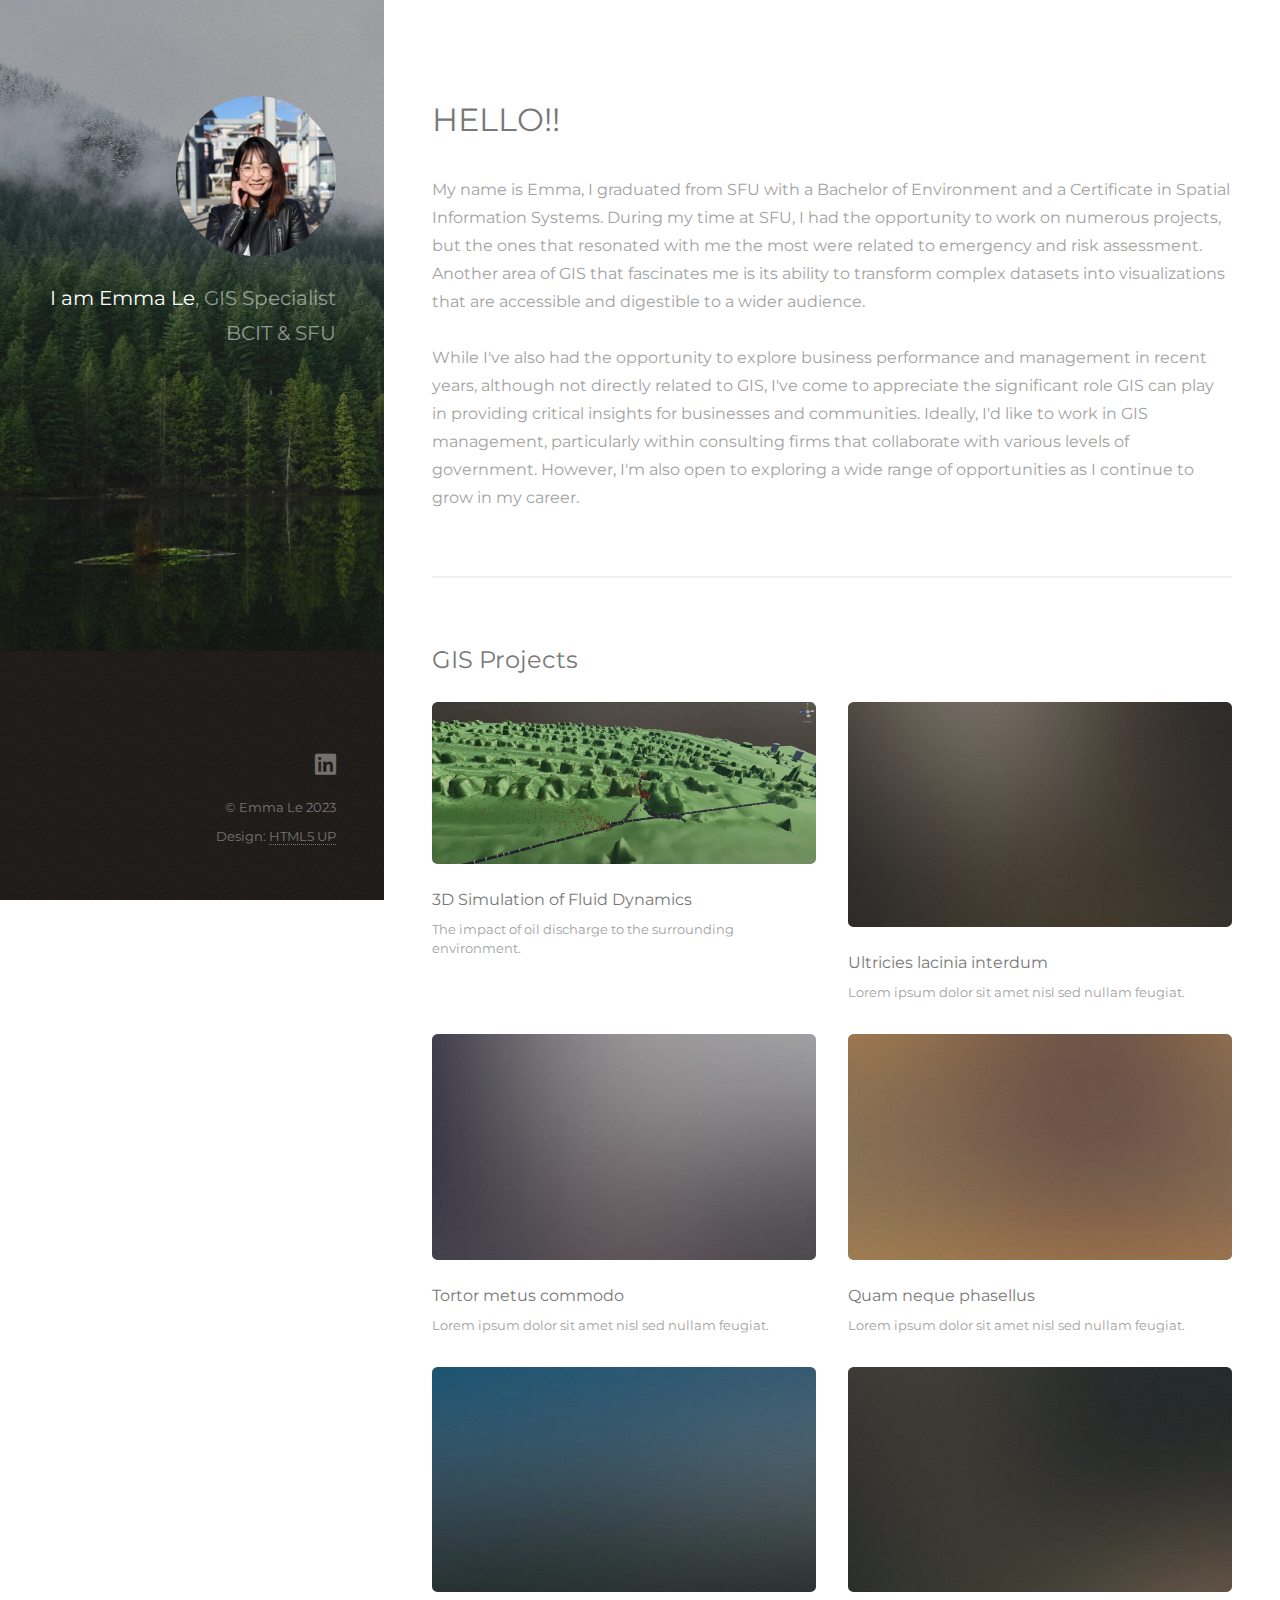
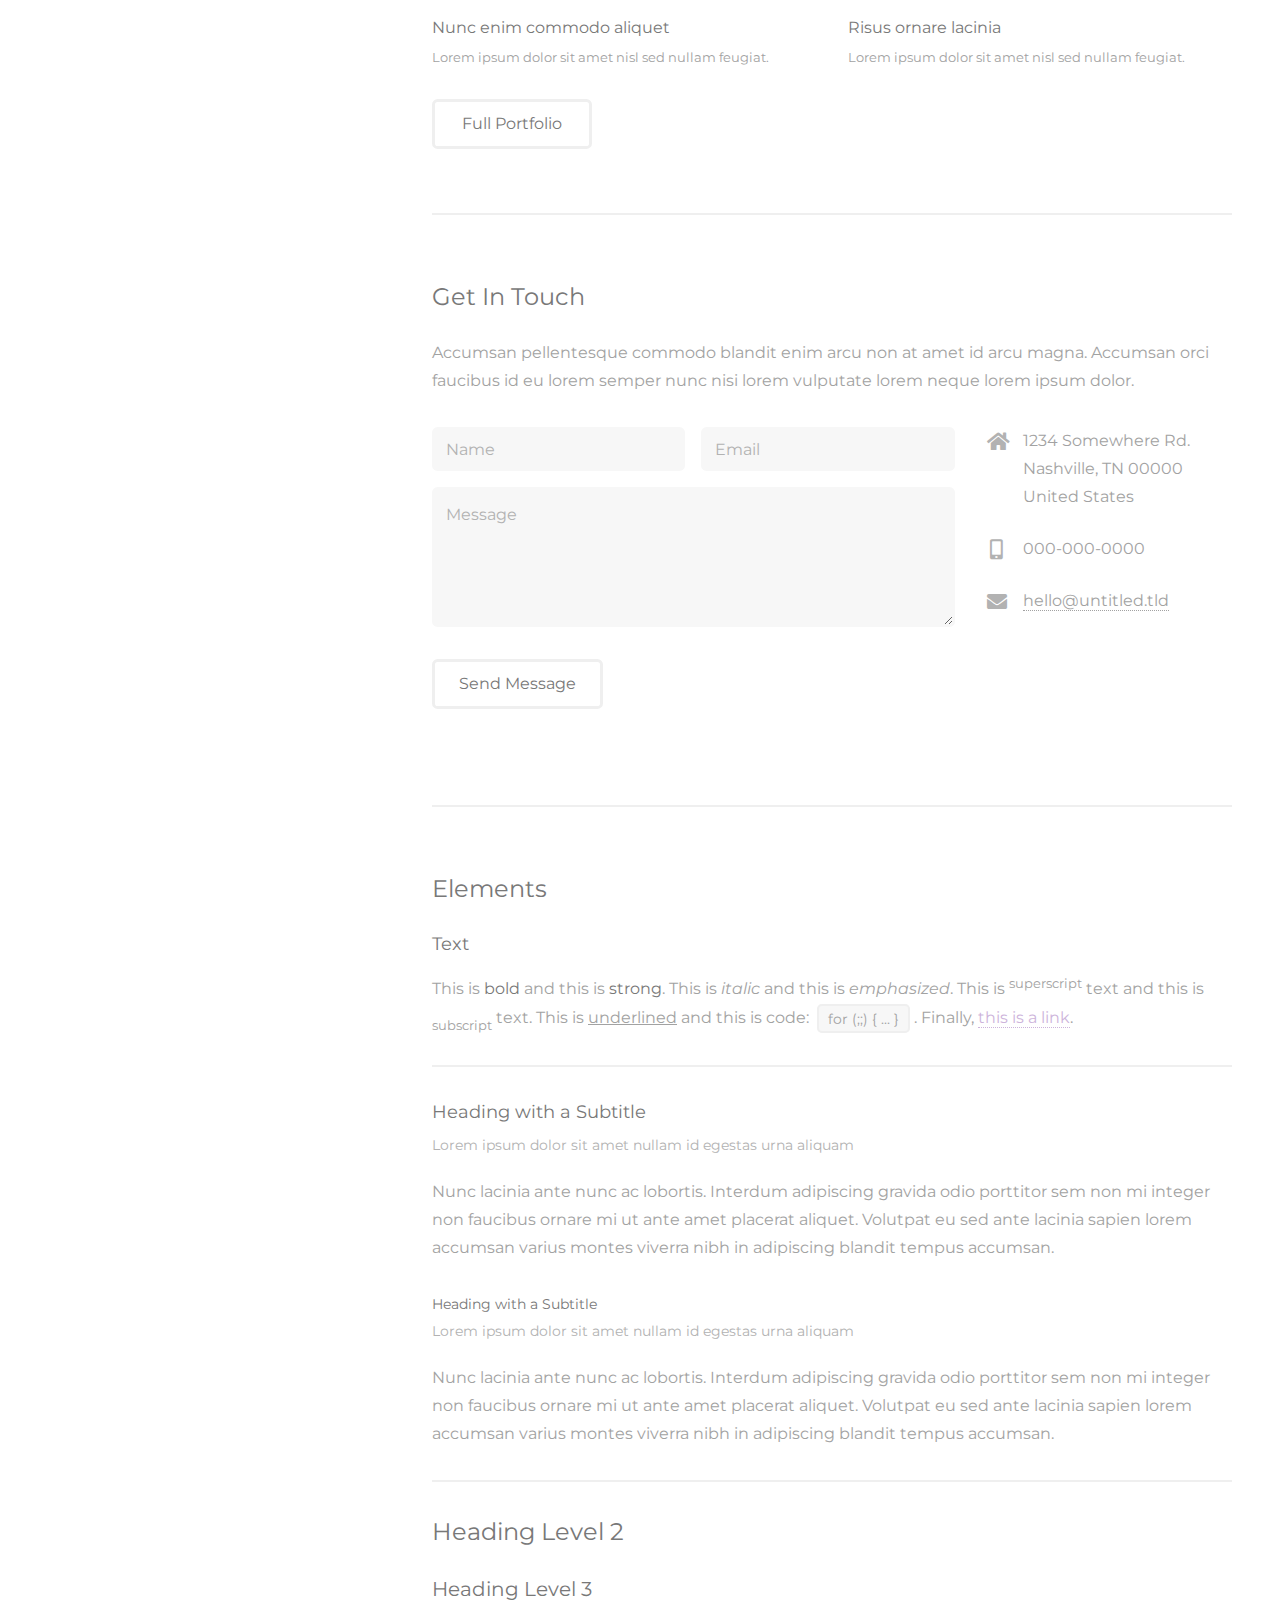
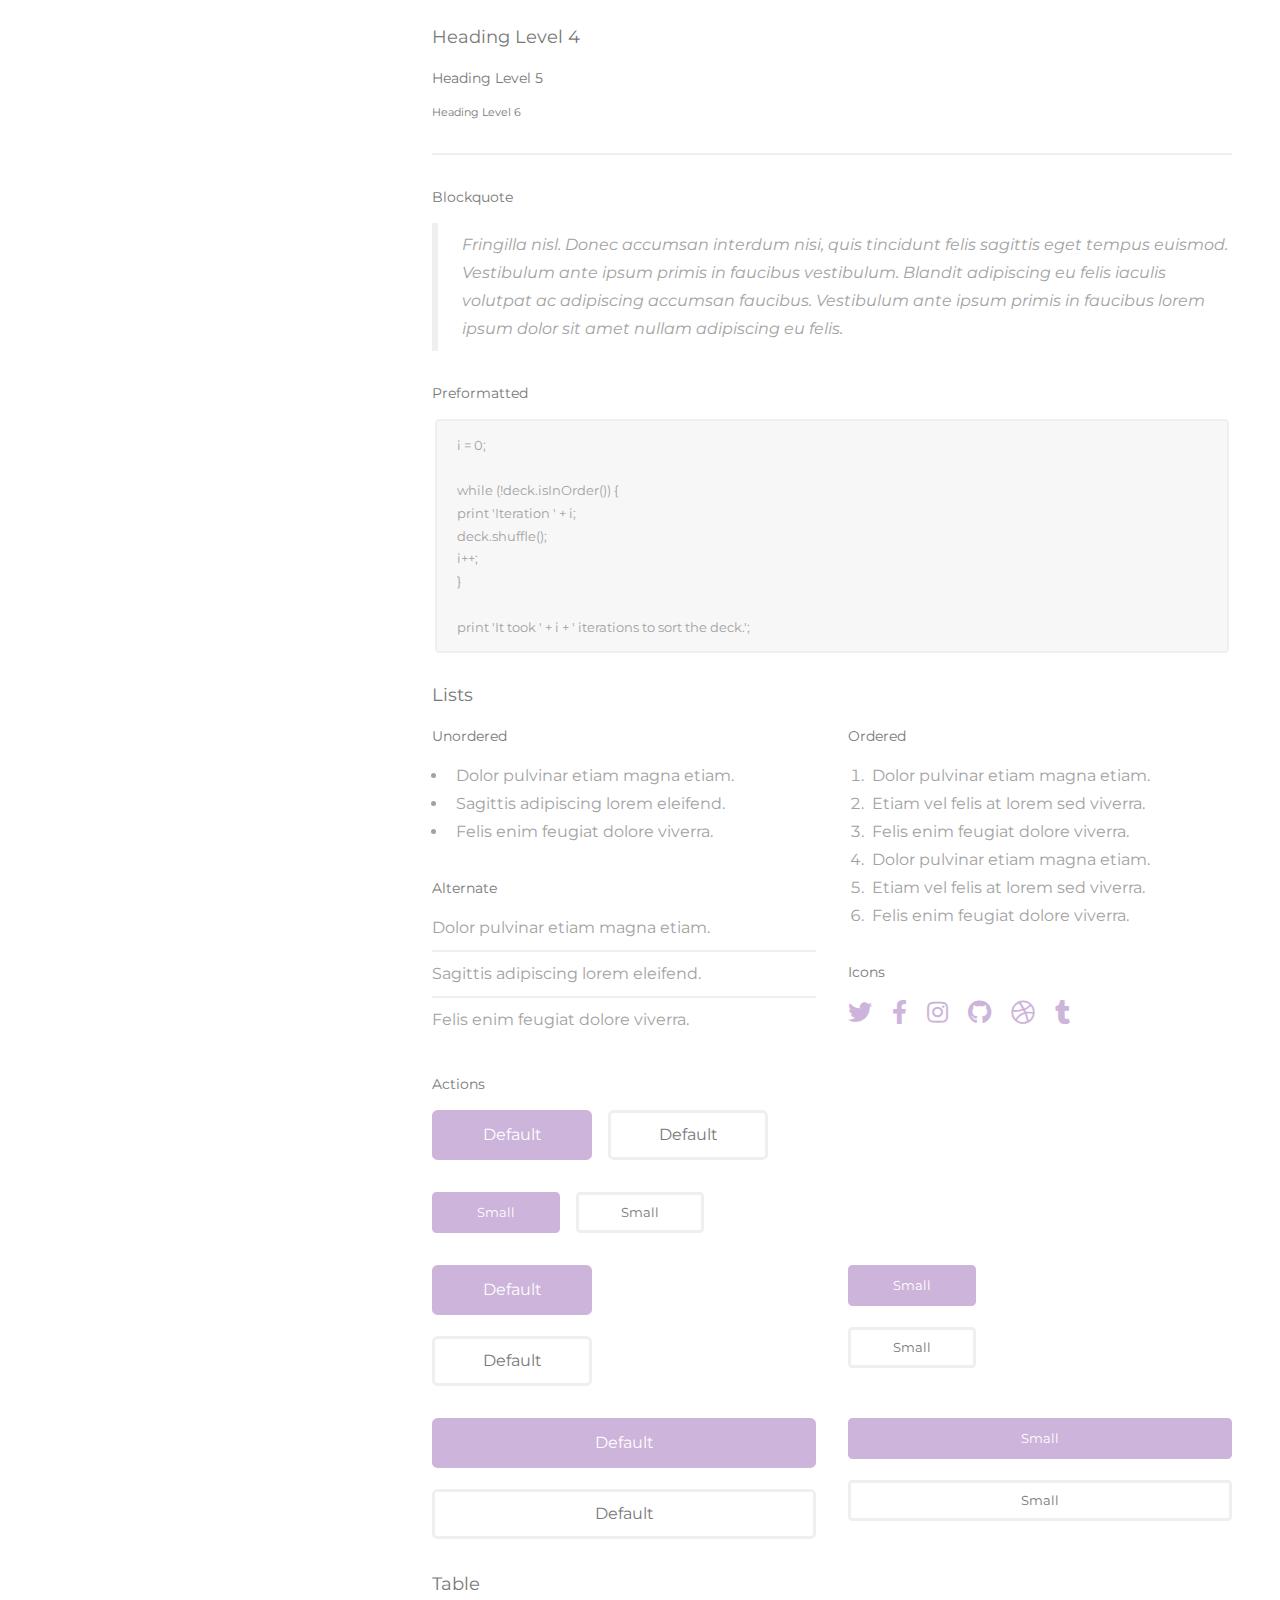
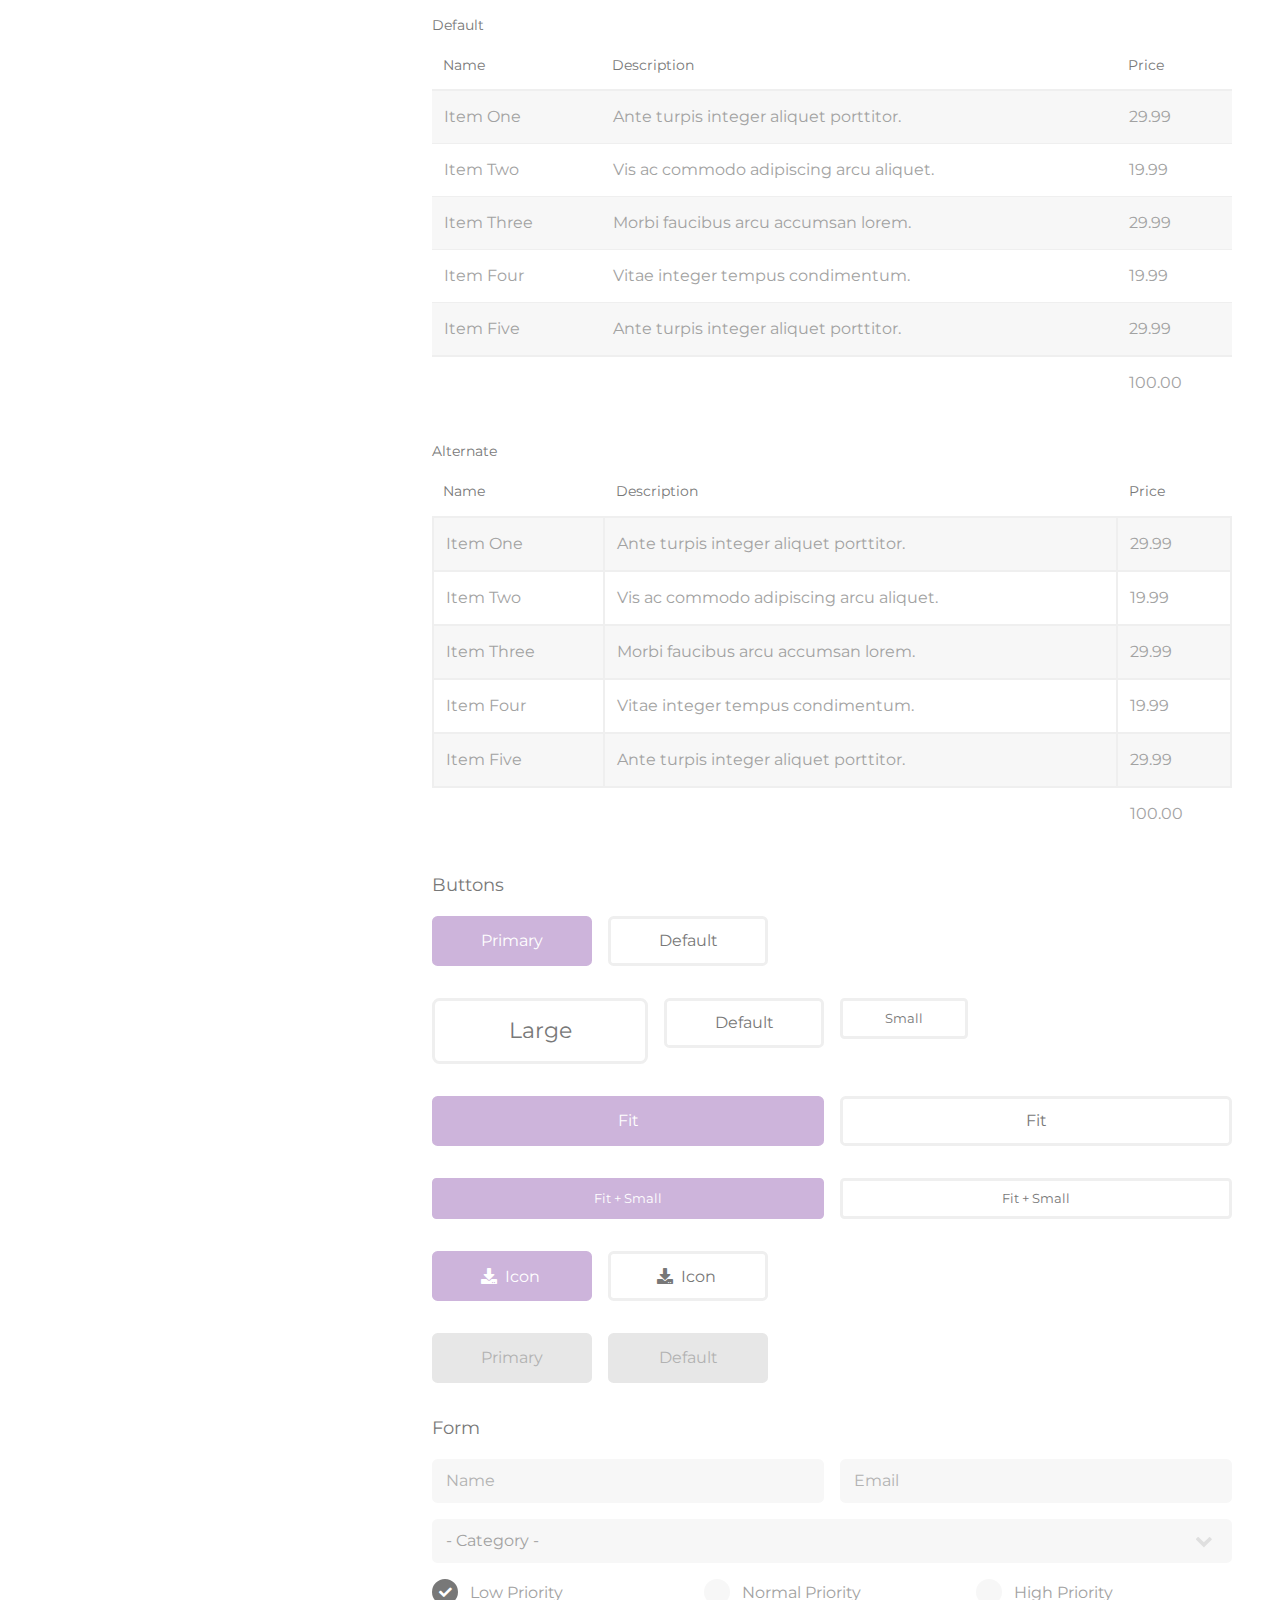
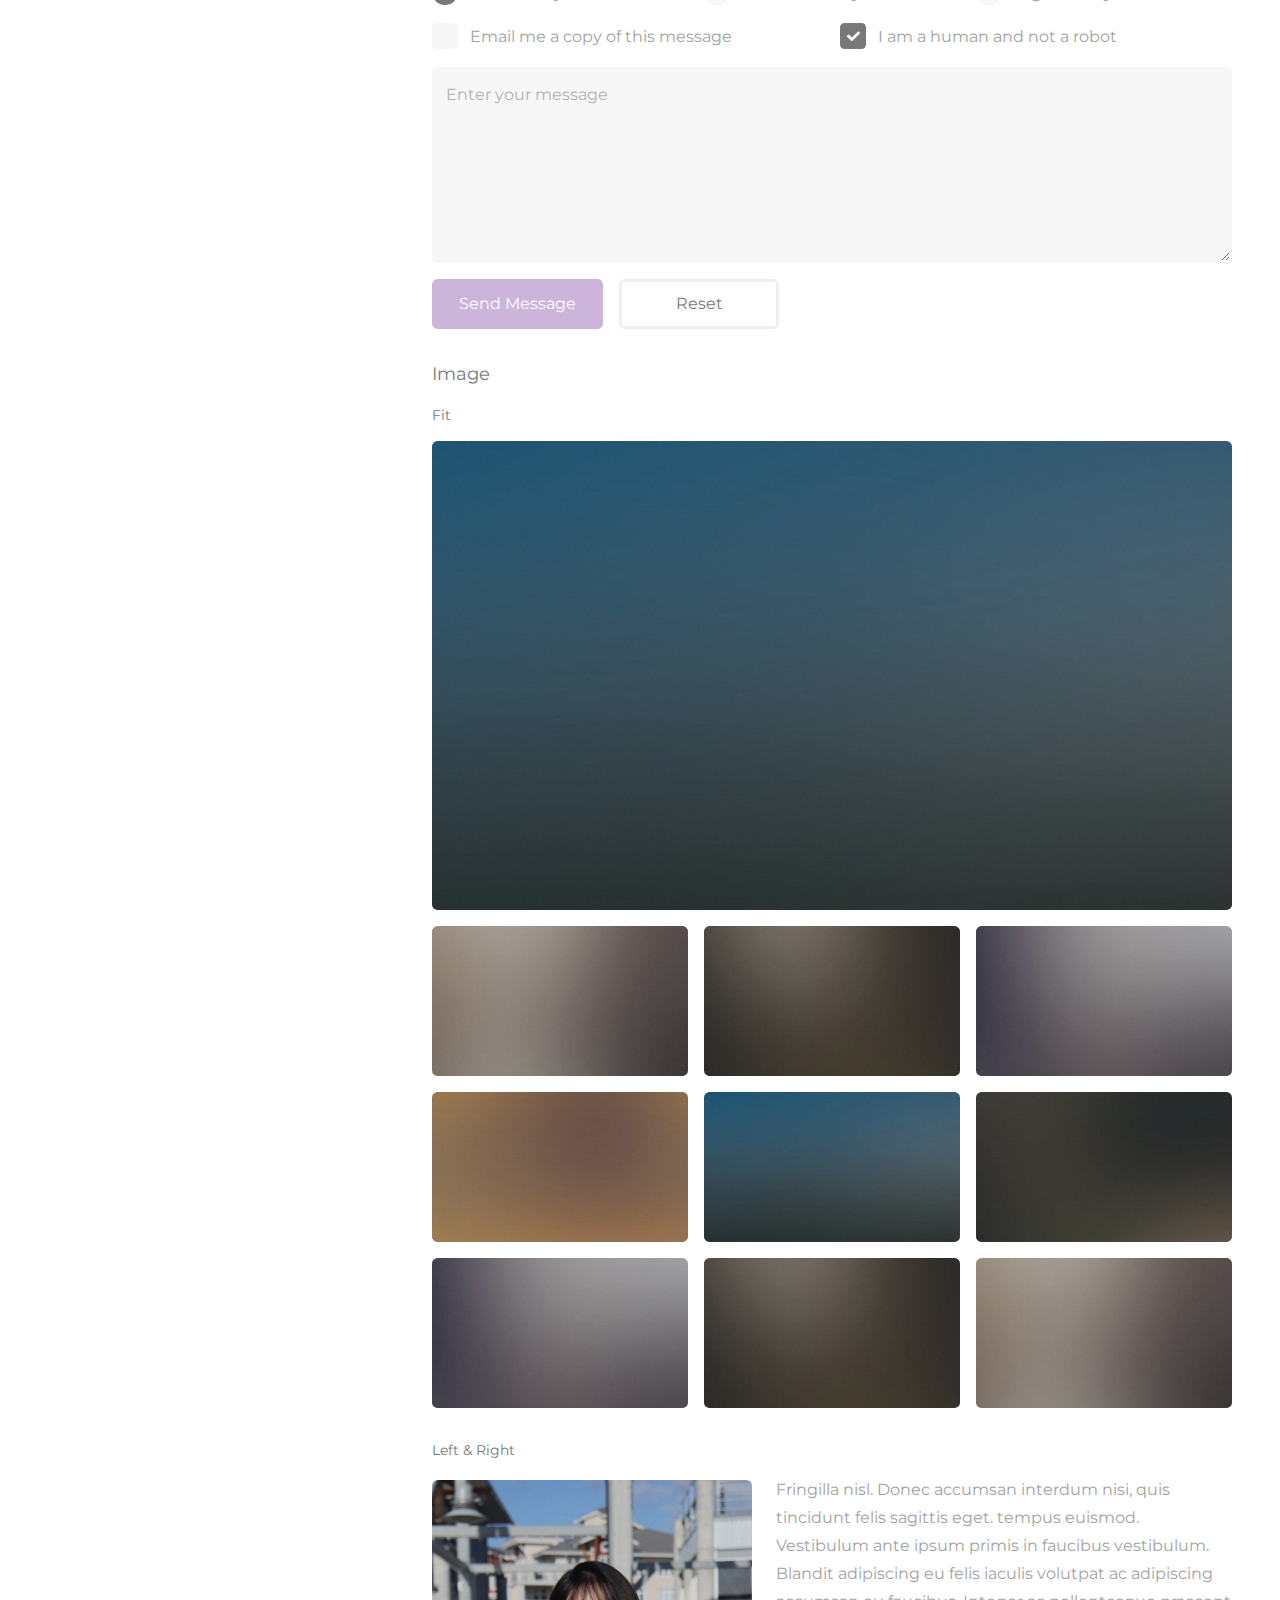
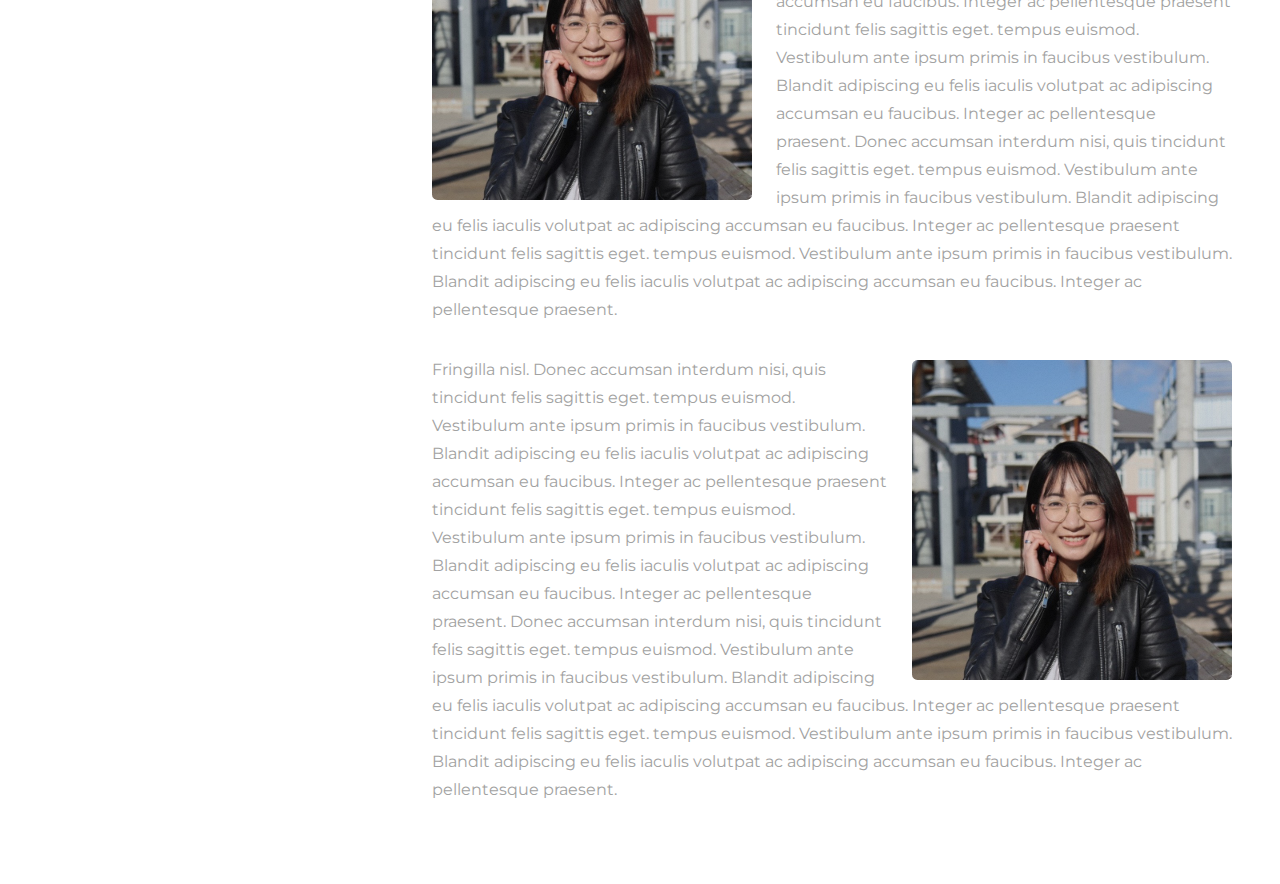
==== commit bc198204: "Added fluid dynamics project and assets, commented out poptrox" ====
--- a/index.html
+++ b/index.html
@@ -1,5 +1,5 @@
 <!DOCTYPE HTML>
-<html> 
+<html>
 
 <head>
 	<title>Emma's GIS Portfolio</title>
@@ -19,7 +19,8 @@
 	<!-- Header -->
 	<header id="header">
 		<div class="inner">
-			<a href="https://www.linkedin.com/in/emma-trang-le/" class="image avatar"><img src="images/avatar.jpg" alt="Emma Le Profile Image" /></a>
+			<a href="https://www.linkedin.com/in/emma-trang-le/" class="image avatar"><img src="images/avatar.jpg"
+					alt="Emma Le Profile Image" /></a>
 			<h1><strong>I am Emma Le</strong>, GIS Specialist<br />
 				BCIT & SFU<br />
 		</div>
@@ -53,9 +54,10 @@
 			<h2>GIS Projects</h2>
 			<div class="row">
 				<article class="col-6 col-12-xsmall work-item">
-					<a href="images/fulls/01.jpg" class="image fit thumb"><img src="images/thumbs/01.jpg" alt="" /></a>
-					<h3>Magna sed consequat tempus</h3>
-					<p>Lorem ipsum dolor sit amet nisl sed nullam feugiat.</p>
+					<a href="/project-fluid-dynamics.html" class="image fit thumb"><img
+							src="images/thumbs/fluidDynamicsThumb.jpg" alt="fluidDynamicsThumbnail" /></a>
+					<h3>3D Simulation of Fluid Dynamics</h3>
+					<p>The impact of oil discharge to the surrounding environment.</p>
 				</article>
 				<article class="col-6 col-12-xsmall work-item">
 					<a href="images/fulls/02.jpg" class="image fit thumb"><img src="images/thumbs/02.jpg" alt="" /></a>
@@ -141,7 +143,8 @@
 					<em>emphasized</em>.
 					This is <sup>superscript</sup> text and this is <sub>subscript</sub> text.
 					This is <u>underlined</u> and this is code: <code>for (;;) { ... }</code>. Finally, <a href="#">this
-						is a link</a>.</p>
+						is a link</a>.
+				</p>
 				<hr />
 				<header>
 					<h4>Heading with a Subtitle</h4>
@@ -496,7 +499,8 @@
 	<footer id="footer">
 		<div class="inner">
 			<ul class="icons">
-				<li><a href="https://www.linkedin.com/in/emma-trang-le/" class="icon brands fa-linkedin"><span class="label">LinkedIn</span></a></li>
+				<li><a href="https://www.linkedin.com/in/emma-trang-le/" class="icon brands fa-linkedin"><span
+							class="label">LinkedIn</span></a></li>
 			</ul>
 			<ul class="copyright">
 				<li>&copy; Emma Le 2023</li>
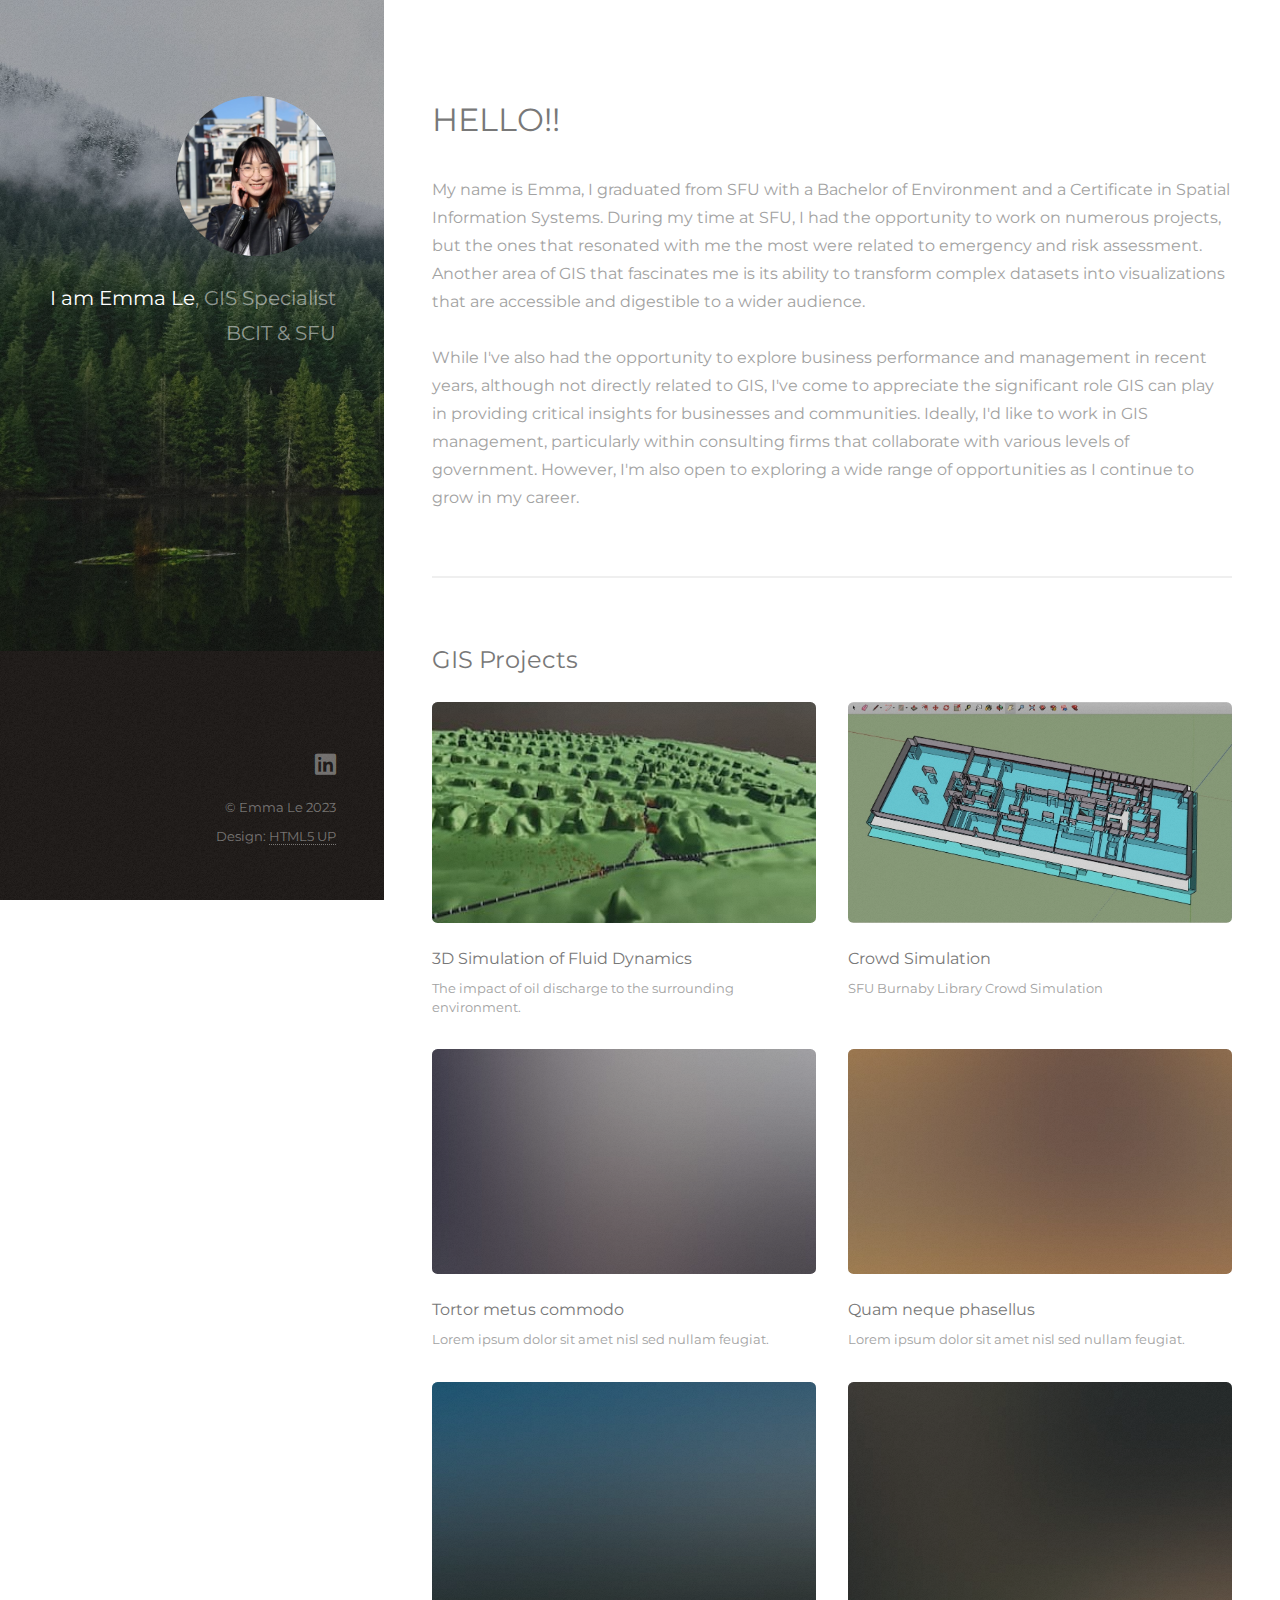
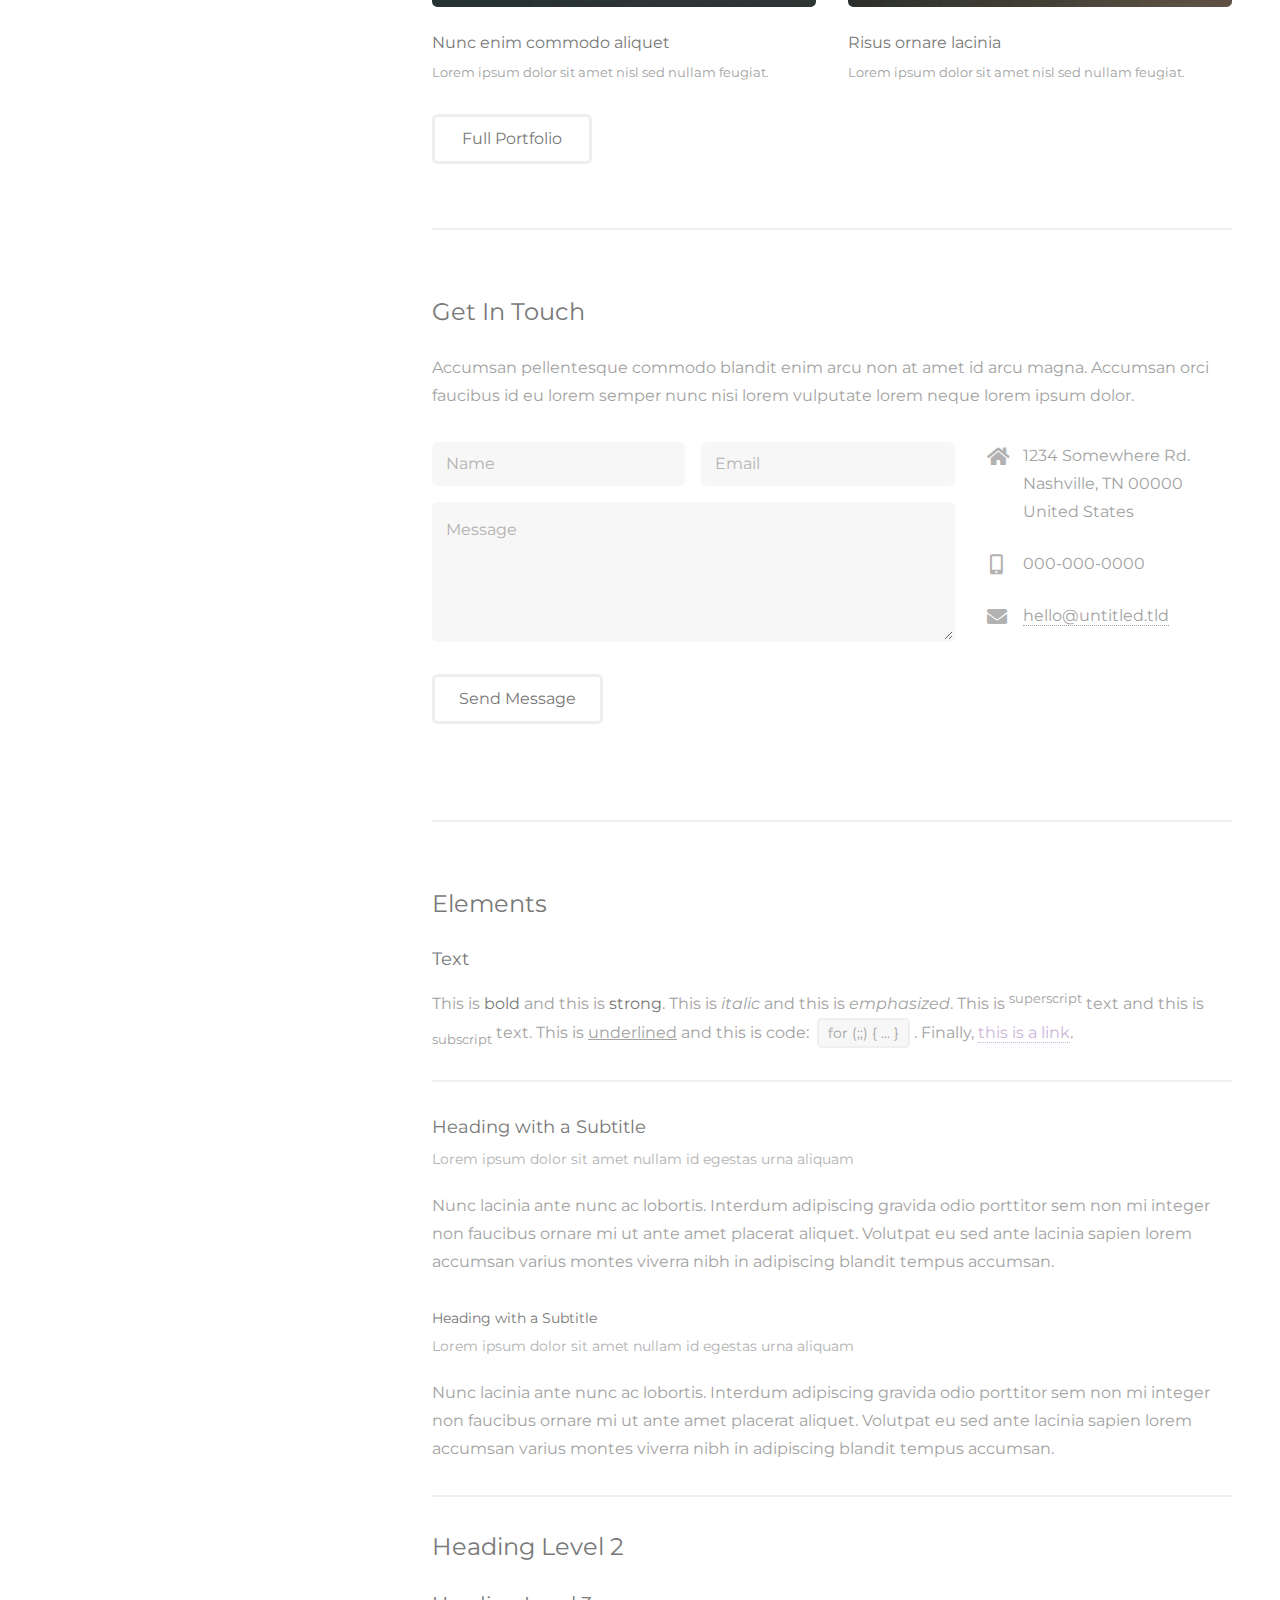
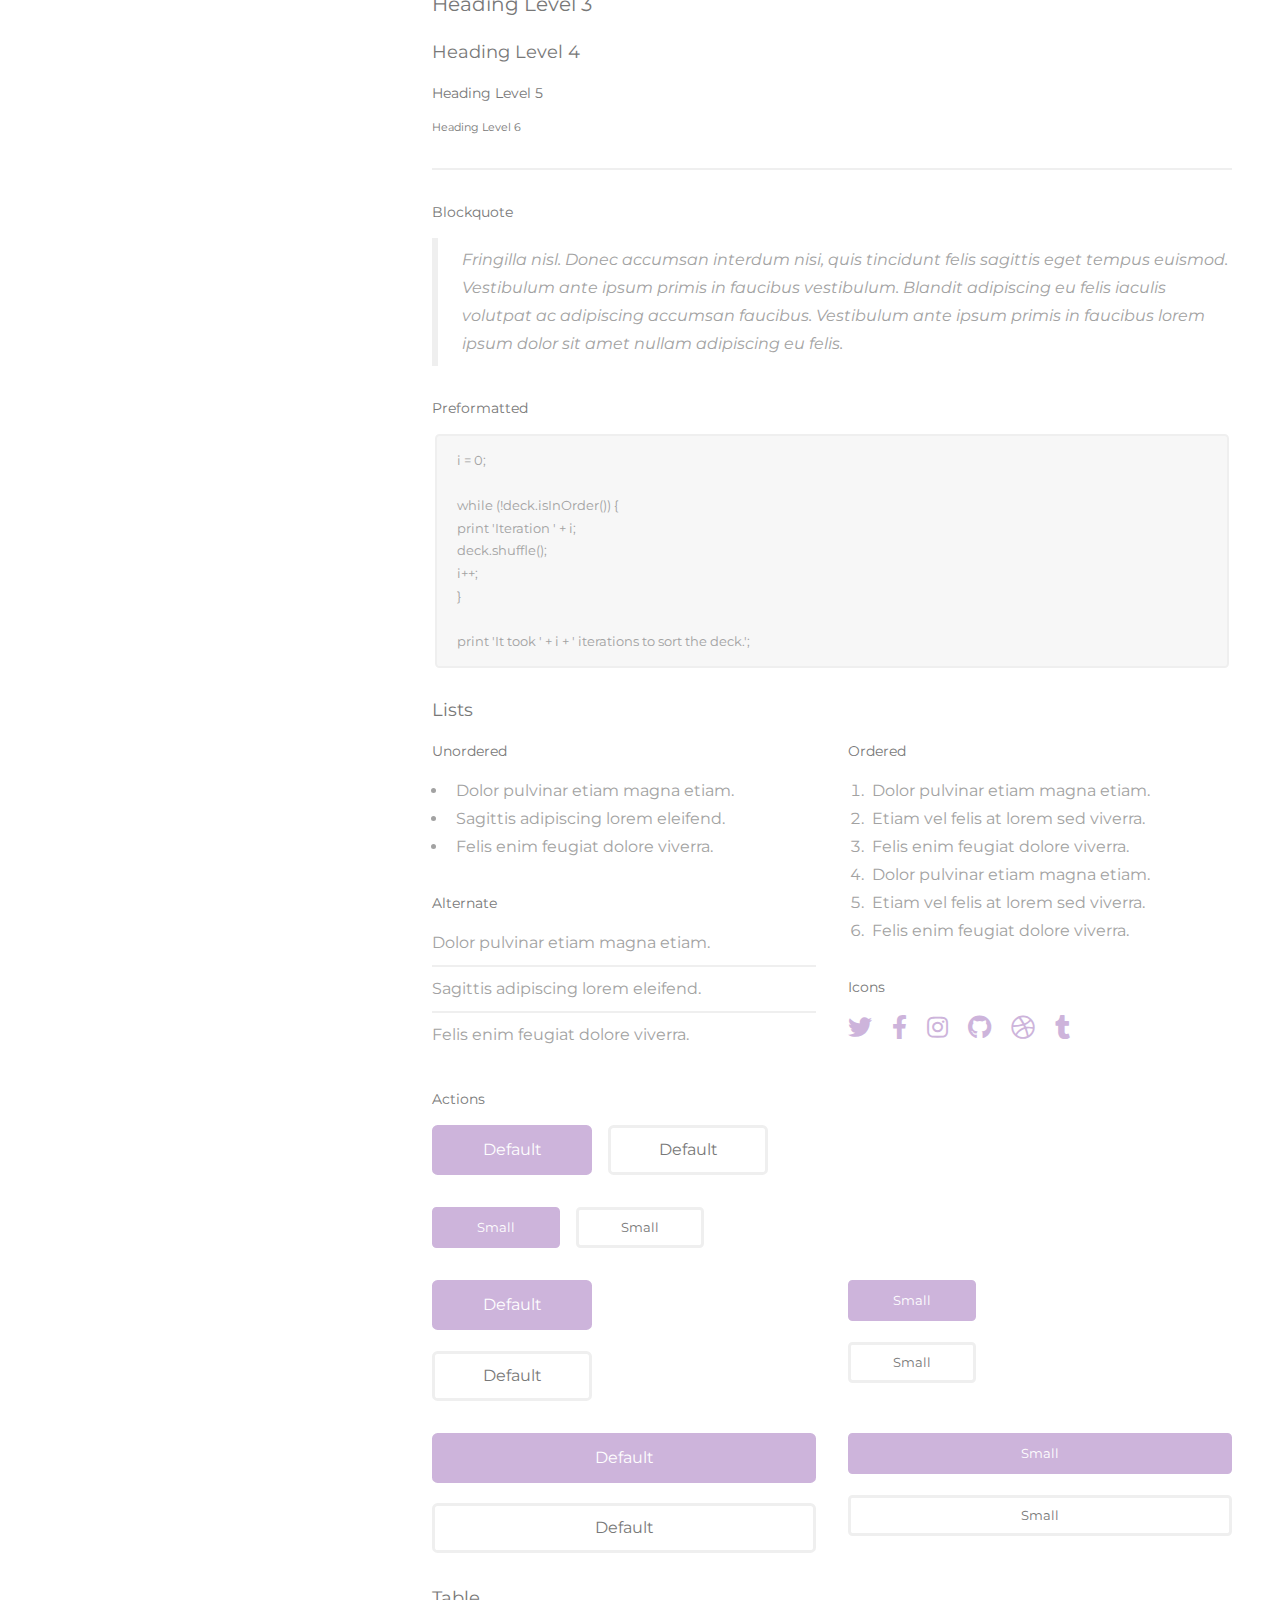
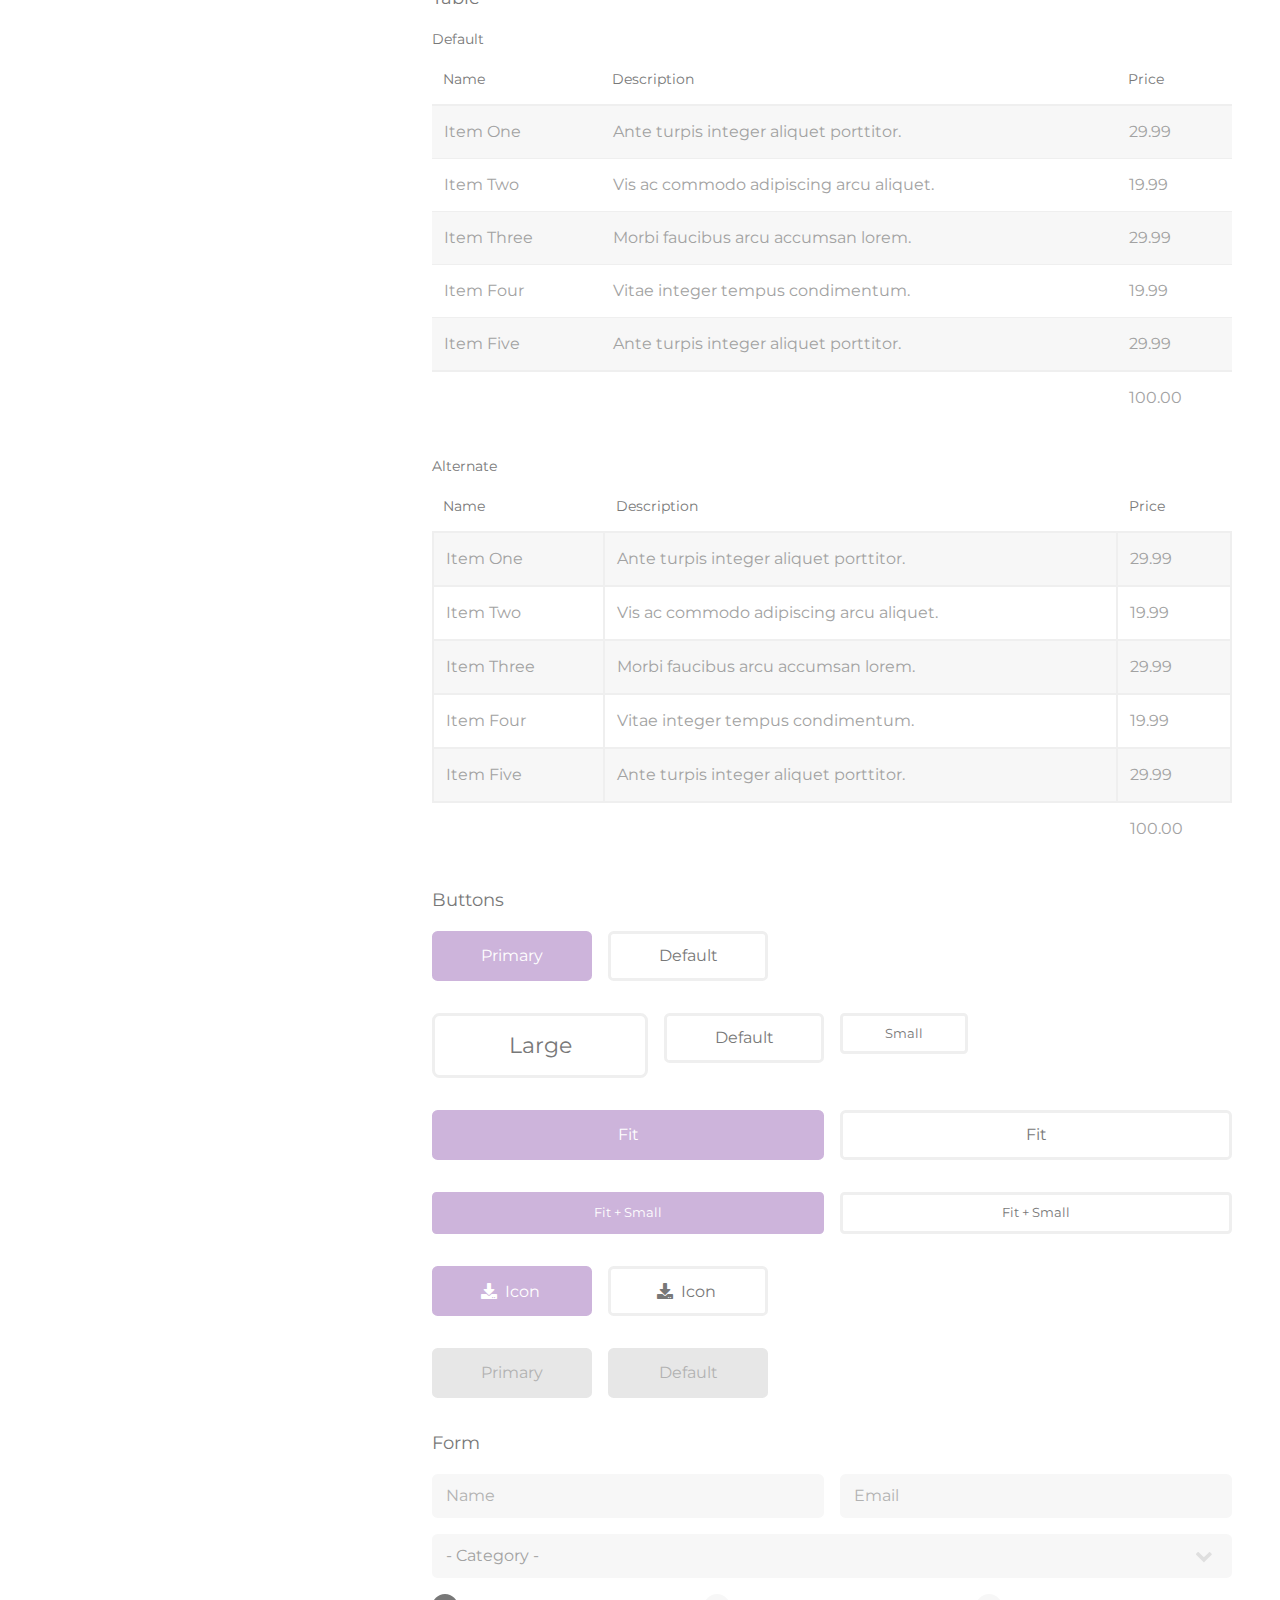
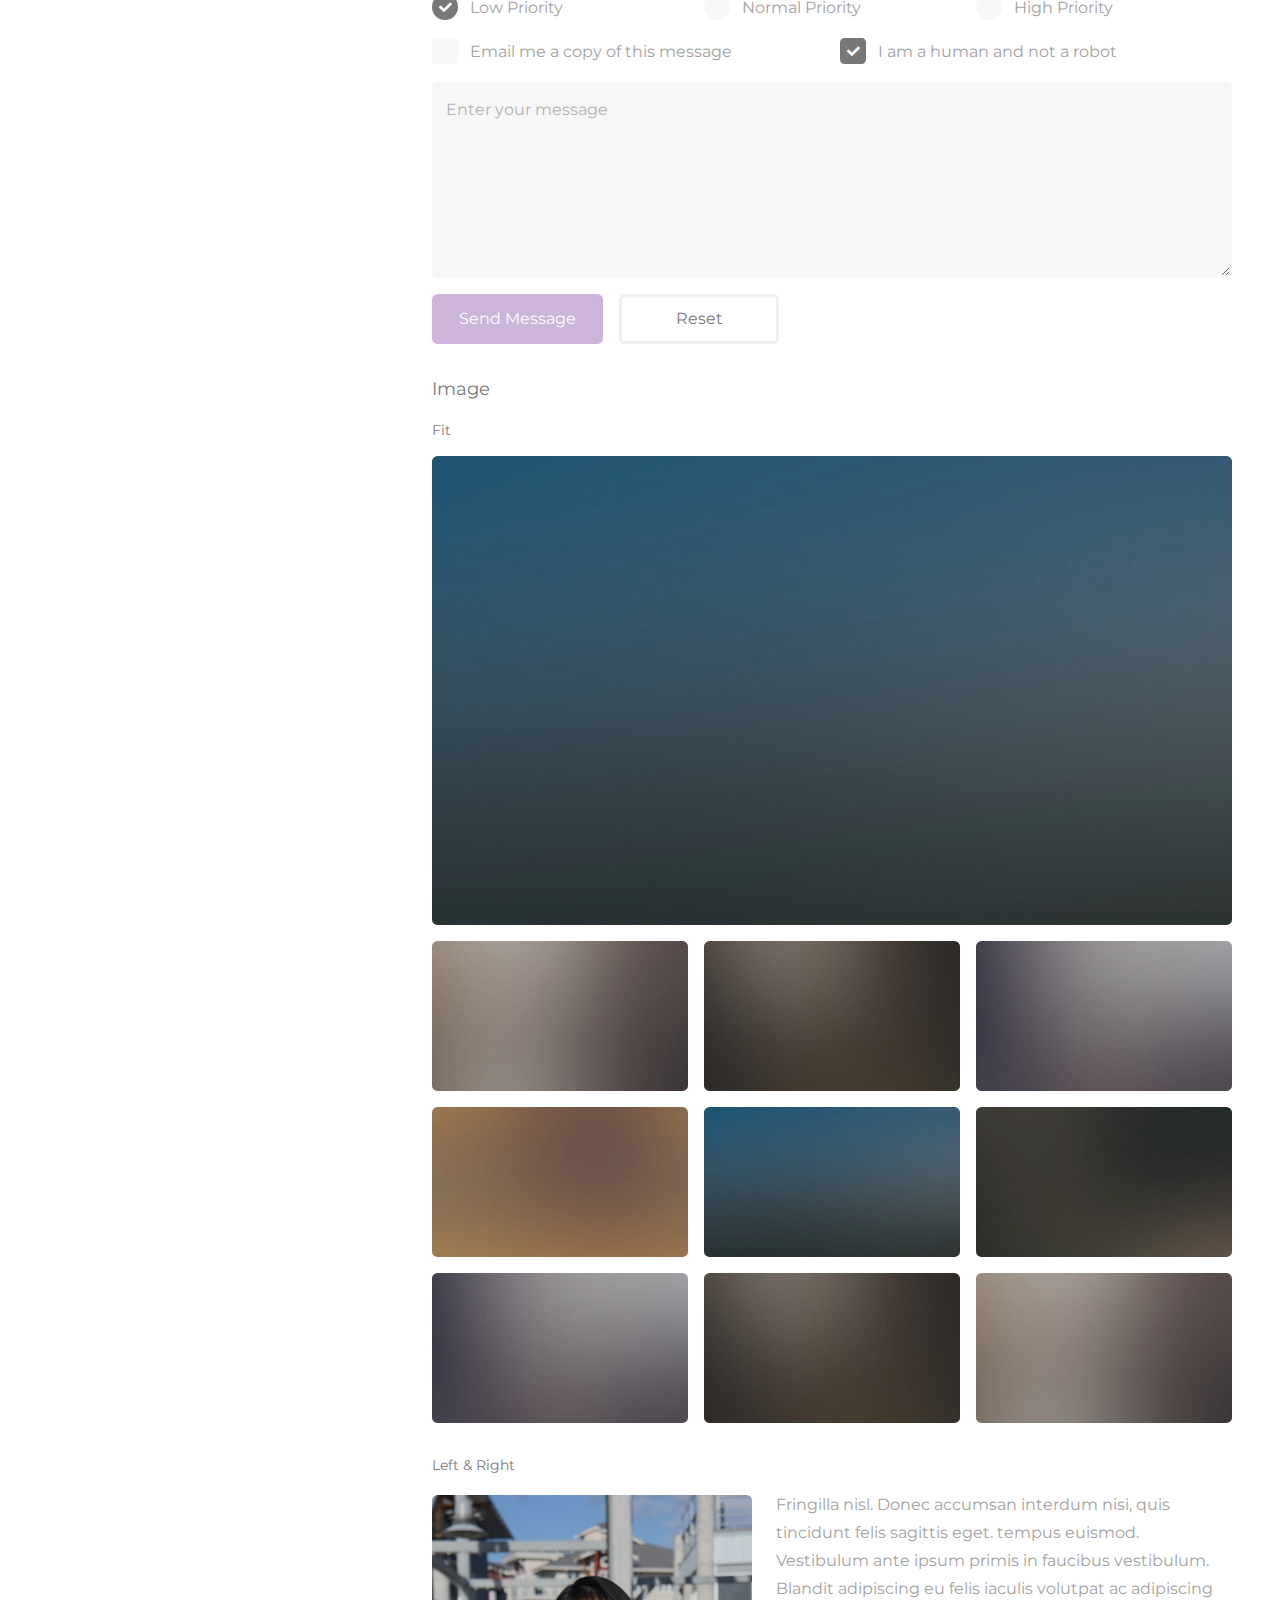
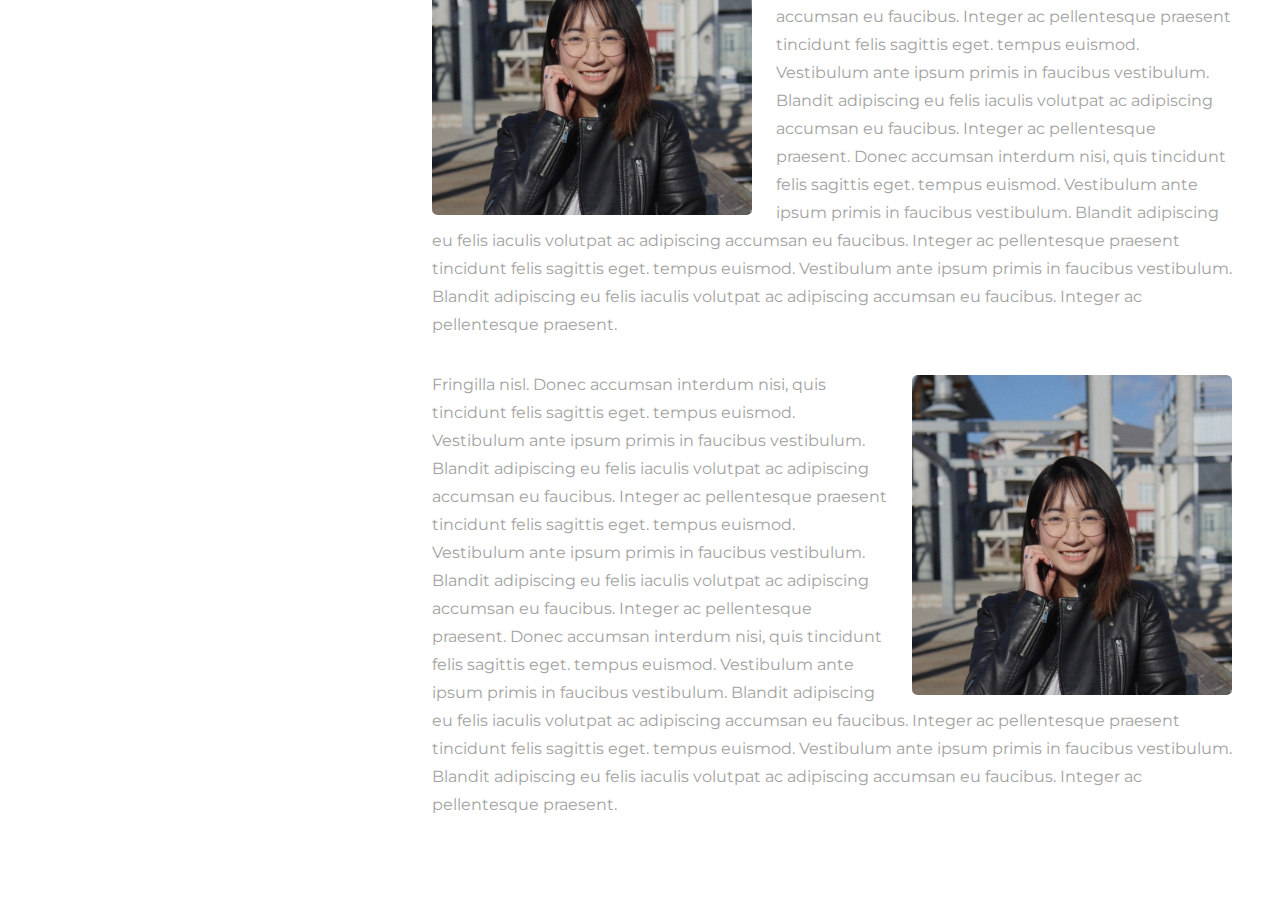
==== commit c517c47a: "project crowd simulation page added and assets" ====
--- a/index.html
+++ b/index.html
@@ -60,9 +60,9 @@
 					<p>The impact of oil discharge to the surrounding environment.</p>
 				</article>
 				<article class="col-6 col-12-xsmall work-item">
-					<a href="images/fulls/02.jpg" class="image fit thumb"><img src="images/thumbs/02.jpg" alt="" /></a>
-					<h3>Ultricies lacinia interdum</h3>
-					<p>Lorem ipsum dolor sit amet nisl sed nullam feugiat.</p>
+					<a href="/project-crowd-simulation.html" class="image fit thumb"><img src="images/thumbs/crowdSimulation.jpg" alt="" /></a>
+					<h3>Crowd Simulation</h3>
+					<p>SFU Burnaby Library Crowd Simulation</p>
 				</article>
 				<article class="col-6 col-12-xsmall work-item">
 					<a href="images/fulls/03.jpg" class="image fit thumb"><img src="images/thumbs/03.jpg" alt="" /></a>
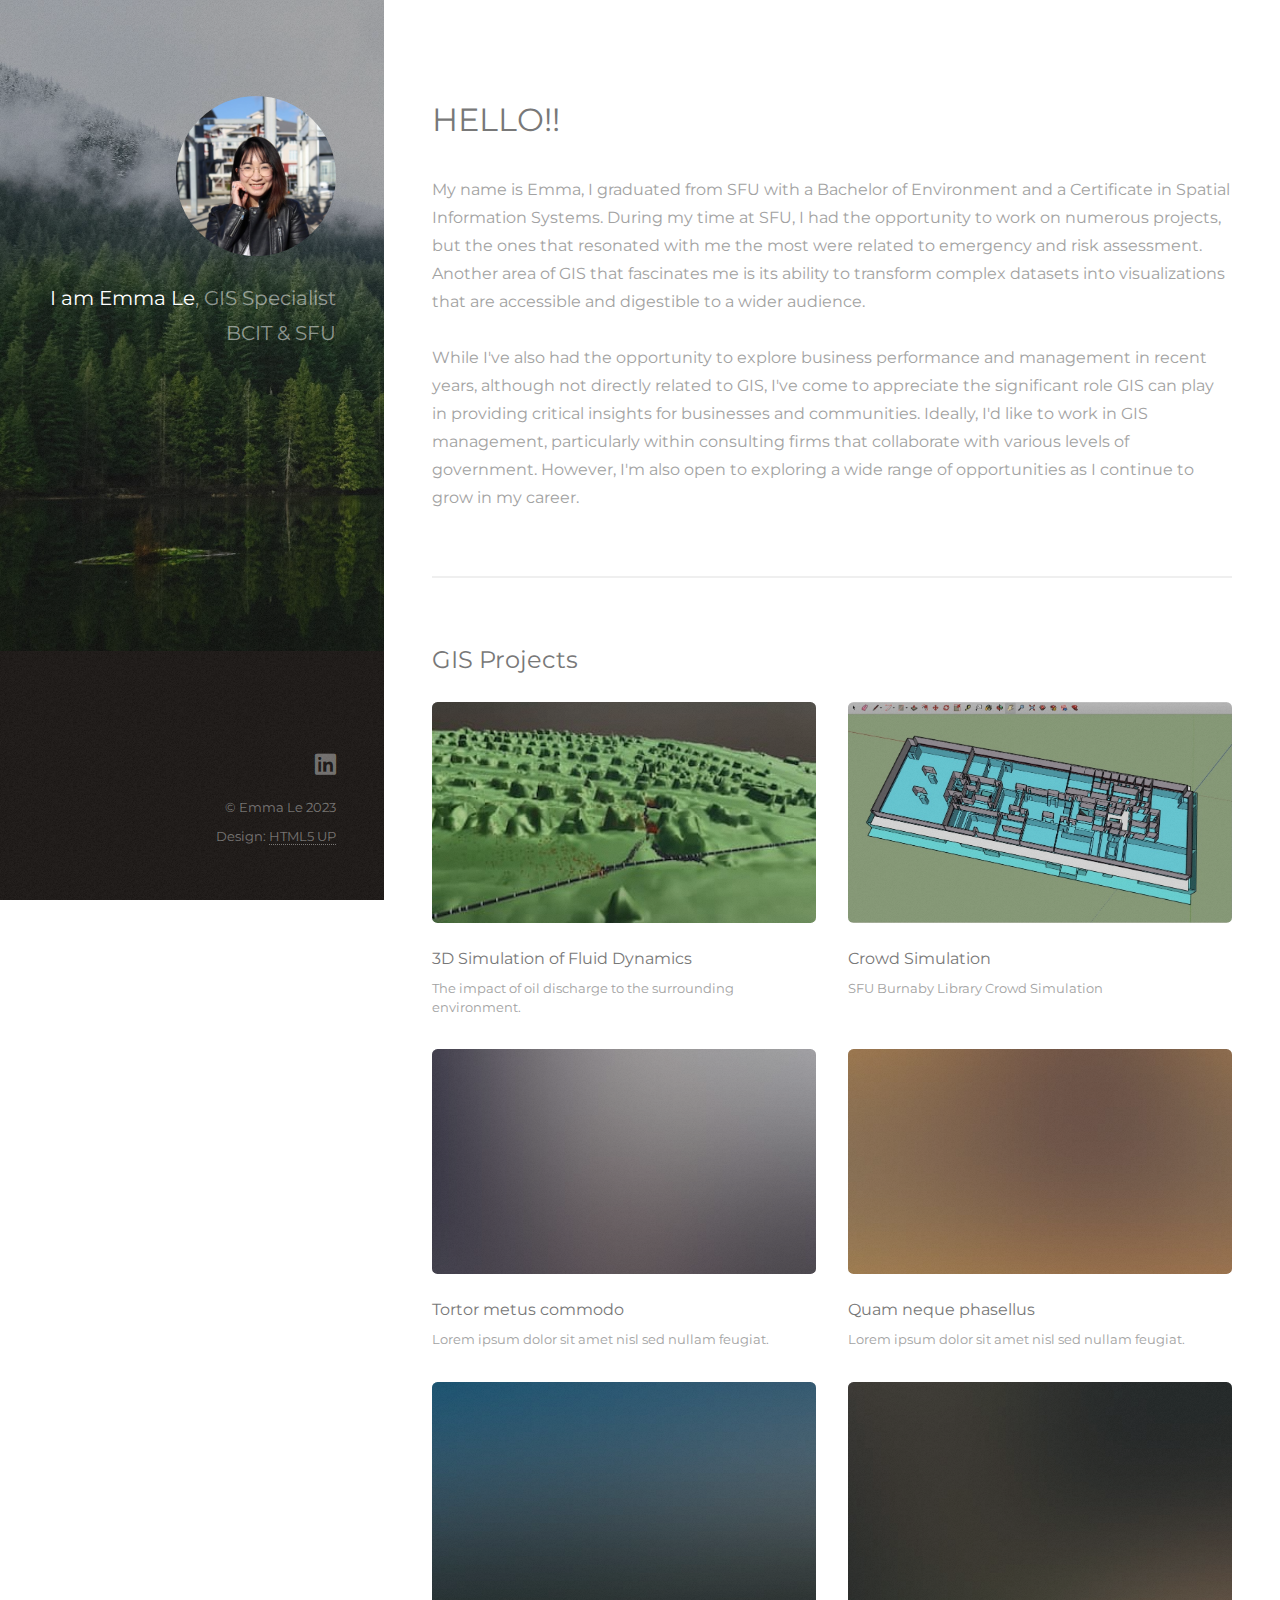
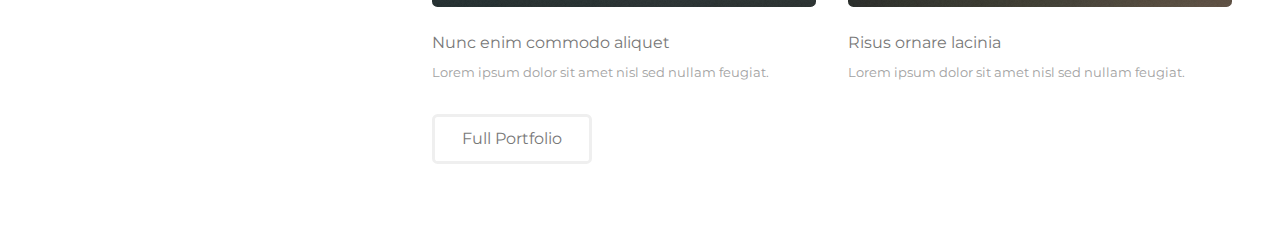
==== commit c04c1e5f: "commented out sample code" ====
--- a/index.html
+++ b/index.html
@@ -89,8 +89,8 @@
 				<li><a href="#" class="button">Full Portfolio</a></li>
 			</ul>
 		</section>
-
-		<!-- Three -->
+<!-- 
+		
 		<section id="three">
 			<h2>Get In Touch</h2>
 			<p>Accumsan pellentesque commodo blandit enim arcu non at amet id arcu magna. Accumsan orci faucibus id eu
@@ -132,7 +132,7 @@
 			</div>
 		</section>
 
-		<!-- Four -->
+		
 
 		<section id="four">
 			<h2>Elements</h2>
@@ -490,11 +490,11 @@
 					ac pellentesque praesent.</p>
 			</section>
 
-		</section>
+		</section> 
 
 
 	</div>
-
+-->
 	<!-- Footer -->
 	<footer id="footer">
 		<div class="inner">
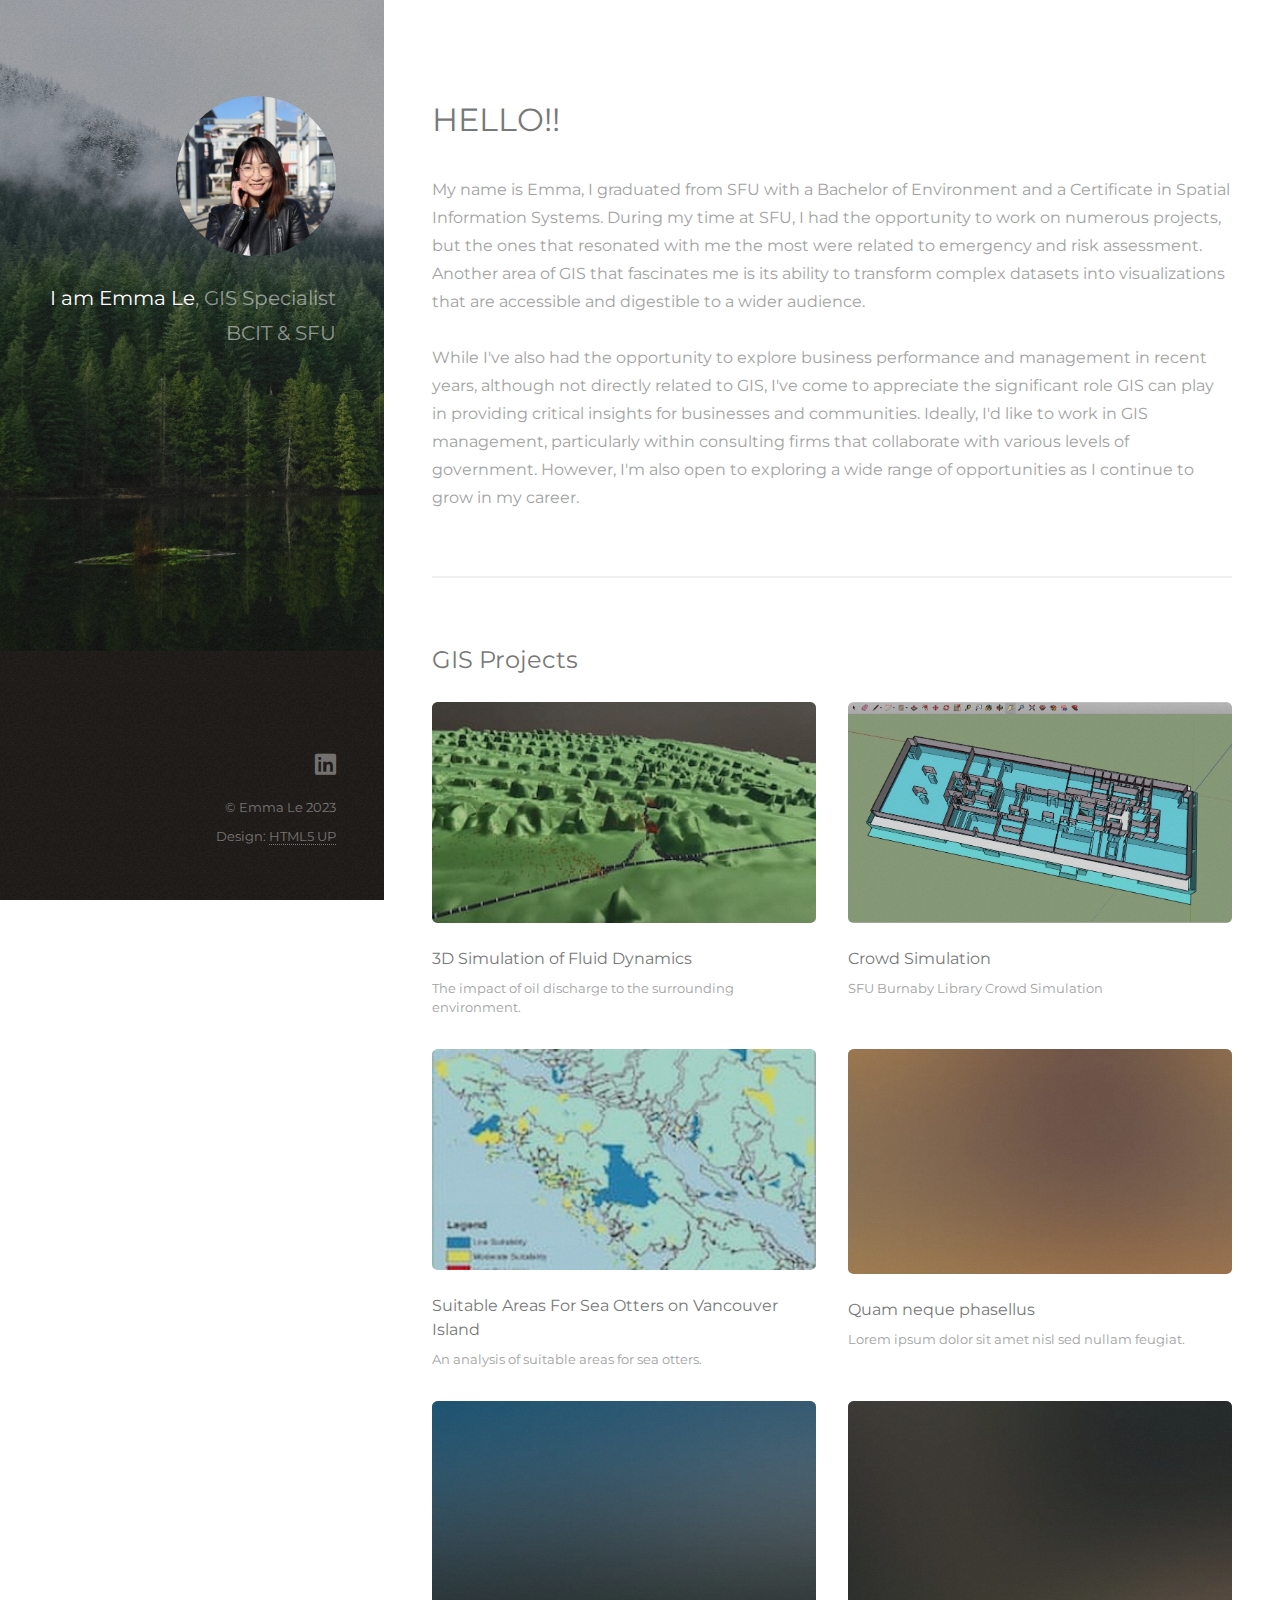
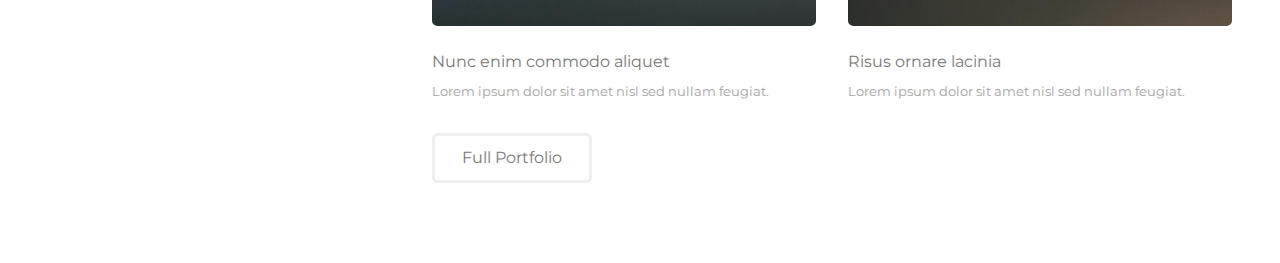
==== commit c437031d: "Added otters project and assets" ====
--- a/index.html
+++ b/index.html
@@ -65,9 +65,9 @@
 					<p>SFU Burnaby Library Crowd Simulation</p>
 				</article>
 				<article class="col-6 col-12-xsmall work-item">
-					<a href="images/fulls/03.jpg" class="image fit thumb"><img src="images/thumbs/03.jpg" alt="" /></a>
-					<h3>Tortor metus commodo</h3>
-					<p>Lorem ipsum dolor sit amet nisl sed nullam feugiat.</p>
+					<a href="/project-otters.html" class="image fit thumb"><img src="images/thumbs/ottersThumb.jpg" alt="" /></a>
+					<h3>Suitable Areas For Sea Otters on Vancouver Island </h3>
+					<p>An analysis of suitable areas for sea otters.</p>
 				</article>
 				<article class="col-6 col-12-xsmall work-item">
 					<a href="images/fulls/04.jpg" class="image fit thumb"><img src="images/thumbs/04.jpg" alt="" /></a>
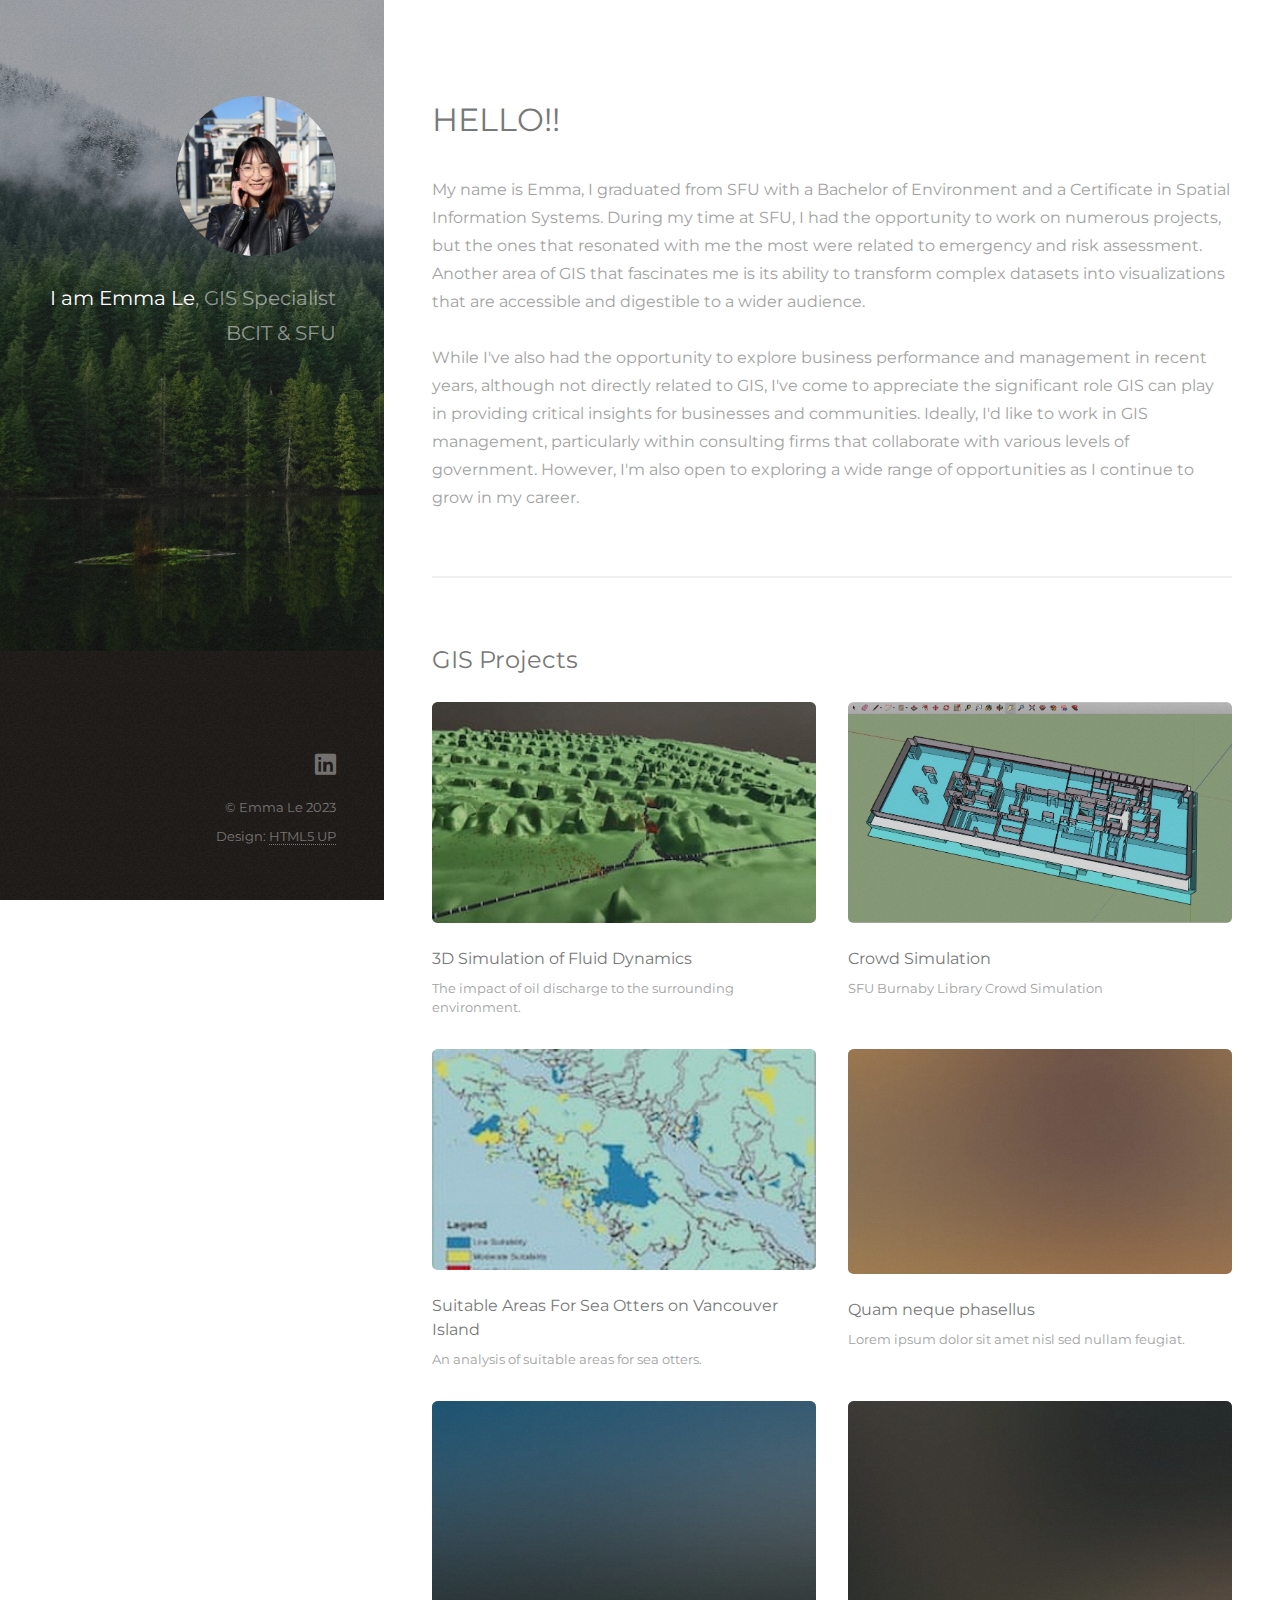
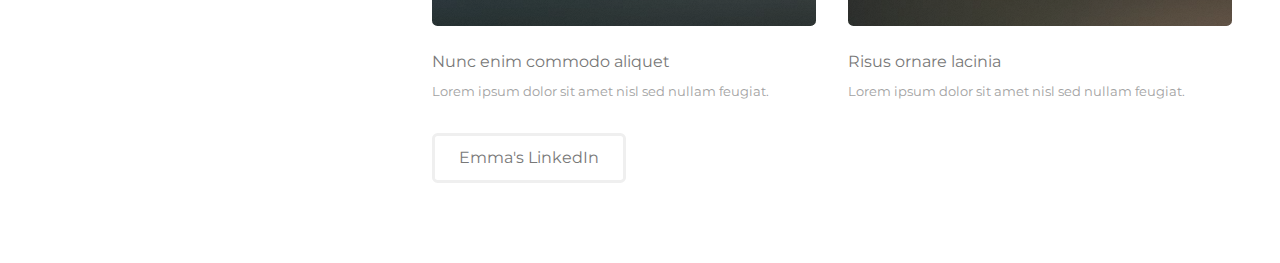
==== commit bf1620af: "Added LinkedIn Button" ====
--- a/index.html
+++ b/index.html
@@ -86,7 +86,7 @@
 				</article>
 			</div>
 			<ul class="actions">
-				<li><a href="#" class="button">Full Portfolio</a></li>
+				<li><a href="https://www.linkedin.com/in/emma-trang-le/" class="button">Emma's LinkedIn</a></li>
 			</ul>
 		</section>
 <!-- 
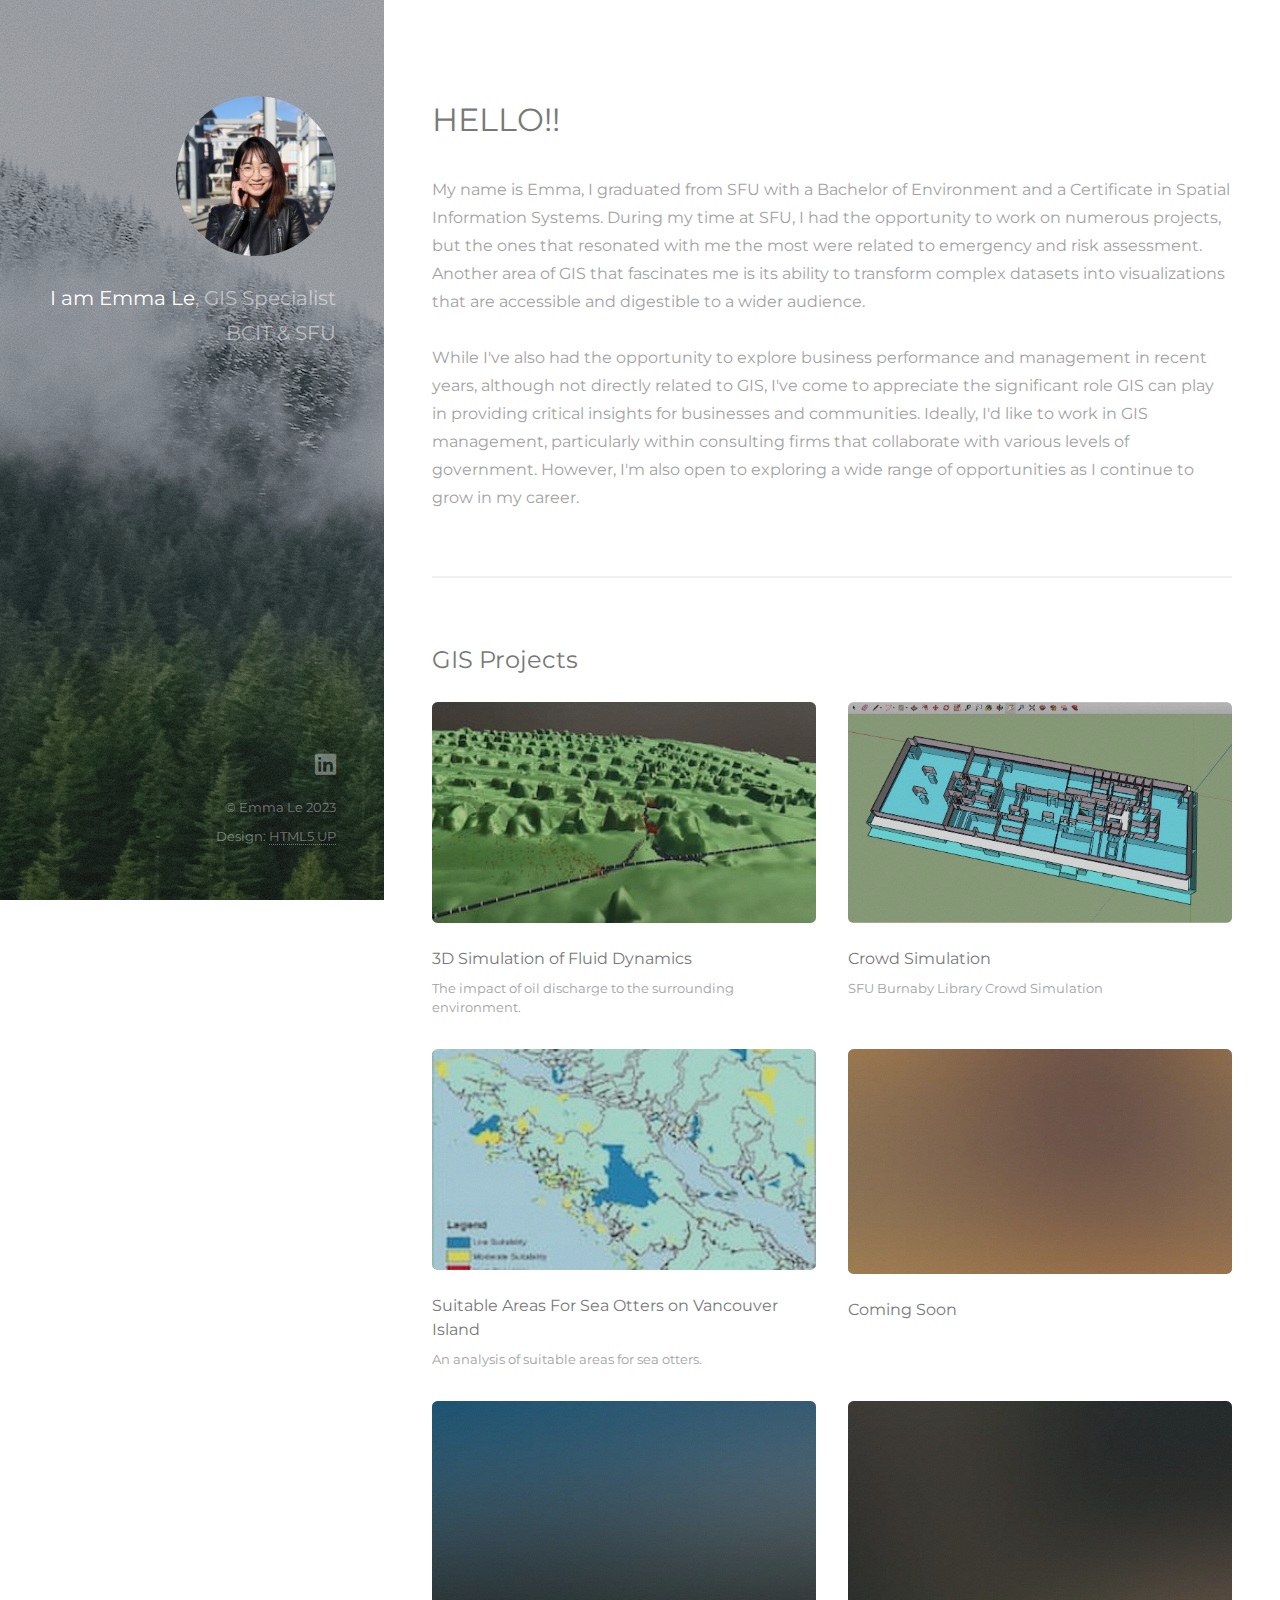
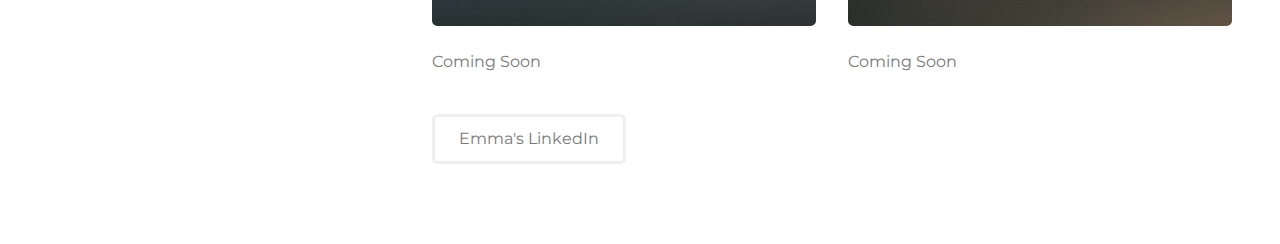
==== commit baca0719: "Fixed background positioning" ====
--- a/index.html
+++ b/index.html
@@ -71,18 +71,18 @@
 				</article>
 				<article class="col-6 col-12-xsmall work-item">
 					<a href="images/fulls/04.jpg" class="image fit thumb"><img src="images/thumbs/04.jpg" alt="" /></a>
-					<h3>Quam neque phasellus</h3>
-					<p>Lorem ipsum dolor sit amet nisl sed nullam feugiat.</p>
+					<h3>Coming Soon</h3>
+					<p></p>
 				</article>
 				<article class="col-6 col-12-xsmall work-item">
 					<a href="images/fulls/05.jpg" class="image fit thumb"><img src="images/thumbs/05.jpg" alt="" /></a>
-					<h3>Nunc enim commodo aliquet</h3>
-					<p>Lorem ipsum dolor sit amet nisl sed nullam feugiat.</p>
+					<h3>Coming Soon</h3>
+					<p></p>
 				</article>
 				<article class="col-6 col-12-xsmall work-item">
 					<a href="images/fulls/06.jpg" class="image fit thumb"><img src="images/thumbs/06.jpg" alt="" /></a>
-					<h3>Risus ornare lacinia</h3>
-					<p>Lorem ipsum dolor sit amet nisl sed nullam feugiat.</p>
+					<h3>Coming Soon</h3>
+					<p></p>
 				</article>
 			</div>
 			<ul class="actions">
--- a/assets/css/main.css
+++ b/assets/css/main.css
@@ -2075,7 +2075,7 @@
   background-image: url("images/overlay.png"), url("../../images/bg.jpg");
   background-position: top left, top left;
   background-repeat: repeat, no-repeat;
-  background-size: auto, 250%;
+  background-size: 100, 170vw;
   color: rgba(255, 255, 255, 0.5);
   height: 100%;
   left: 0;
